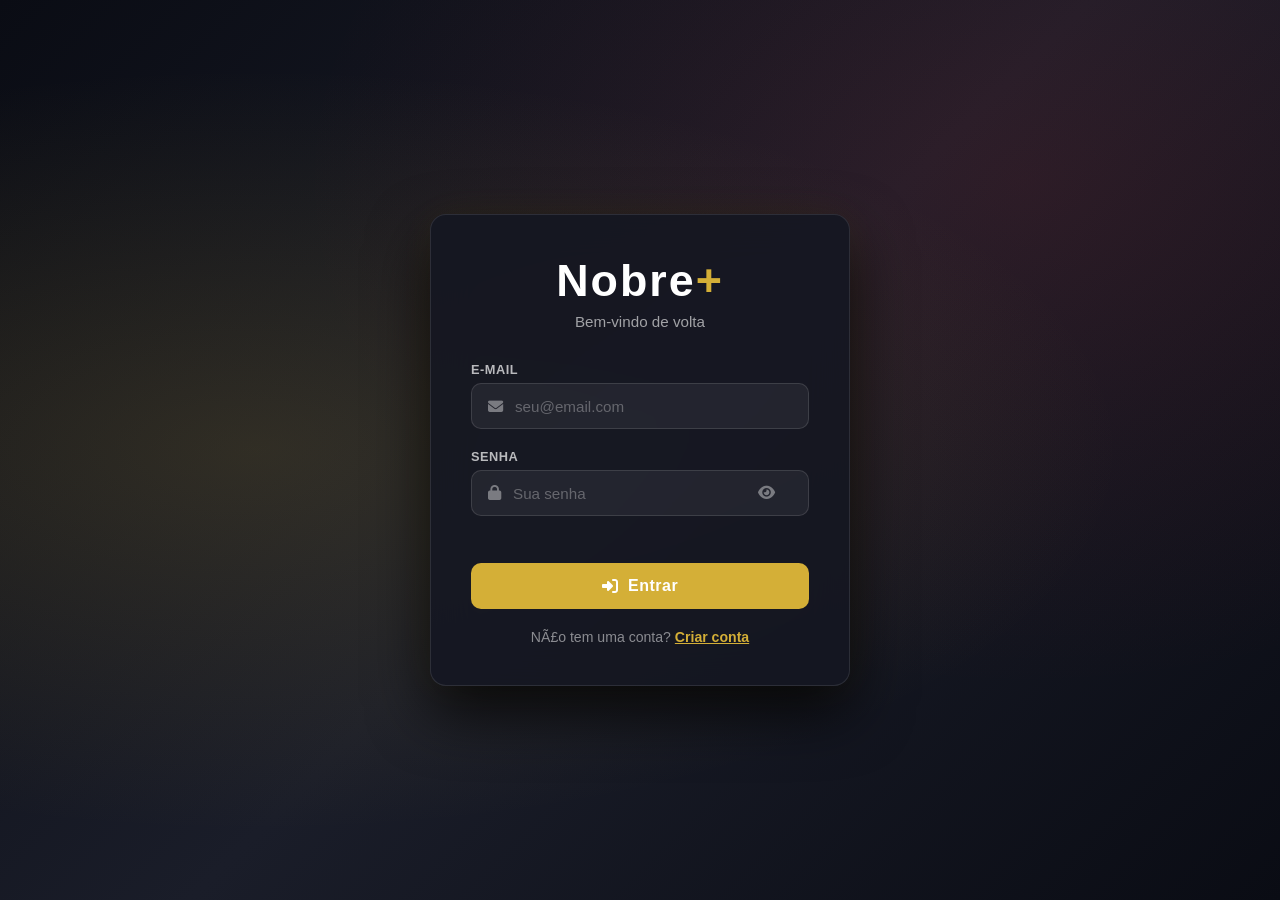
==== index.html @ cc40e04d "Add files via upload" ====
﻿<!DOCTYPE html>
<html lang="pt-BR">
<head>
    <meta charset="UTF-8">
    <meta name="viewport" content="width=device-width, initial-scale=1.0">
    <title>Nobre+ | Home</title>
    <link rel="stylesheet" href="https://cdnjs.cloudflare.com/ajax/libs/font-awesome/6.4.0/css/all.min.css">
    <link rel="stylesheet" href="style.css?v=2">
</head>
<body>

    <!-- NAVEGAÃ‡ÃƒO SUPERIOR -->
    <nav class="navbar">
        <div class="nav-left">
            <div class="user-profile" id="navUserProfile">
                <img src="" alt="Perfil" class="profile-avatar" id="navAvatar">
                <span class="user-name" id="navUsername"></span>
            </div>
        </div>
        <ul class="nav-links">
            <li><a href="#" class="active"><i class="fa-solid fa-house"></i> InÃ­cio</a></li>
            <li><a href="#"><i class="fa-solid fa-bolt"></i> Ao Vivo</a></li>
            <li><a href="#"><i class="fa-solid fa-square-plus"></i> Minha Lista</a></li>
            <li><a href="#"><i class="fa-solid fa-film"></i> Filmes</a></li>
            <li><a href="#"><i class="fa-solid fa-tv"></i> SÃ©ries</a></li>
            <li><a href="#"><i class="fa-solid fa-star"></i> Originais</a></li>
        </ul>
        <div class="nav-right">
            <button class="nav-search-btn" id="openSearchBtn" aria-label="Pesquisar"><i class="fa-solid fa-magnifying-glass"></i></button>
            <button class="nav-logout-btn" id="navLogoutBtn" title="Sair da conta"><i class="fa-solid fa-right-from-bracket"></i></button>
            <button class="nav-hamburger" id="navHamburger" aria-label="Abrir menu"><i class="fa-solid fa-bars"></i></button>
        </div>
    </nav>

    <!-- MENU MOBILE (HAMBÃšRGUER) -->
    <div class="mobile-menu" id="mobileMenu">
        <a href="#" class="active"><i class="fa-solid fa-house"></i> InÃ­cio</a>
        <a href="#"><i class="fa-solid fa-bolt"></i> Ao Vivo</a>
        <a href="#" id="mobileLista"><i class="fa-solid fa-square-plus"></i> Minha Lista</a>
        <a href="#"><i class="fa-solid fa-film"></i> Filmes</a>
        <a href="#"><i class="fa-solid fa-tv"></i> SÃ©ries</a>
        <a href="#"><i class="fa-solid fa-star"></i> Originais</a>
    </div>
    <div class="menu-backdrop" id="menuBackdrop"></div>

    <!-- MODAL DE BUSCA -->
    <div class="search-overlay" id="searchOverlay">
        <div class="search-container">
            <div class="search-header">
                <h2>Pesquisar Filmes</h2>
                <button class="search-close-btn" id="searchCloseBtn" aria-label="Fechar busca"><i class="fa-solid fa-xmark"></i></button>
            </div>

            <div class="search-input-wrap">
                <i class="fa-solid fa-magnifying-glass search-icon"></i>
                <input type="text" id="searchInput" class="search-input" placeholder="Buscar por tÃ­tulo, gÃªnero, diretor, elenco..." autocomplete="off" autofocus>
                <button class="search-clear-btn" id="searchClearBtn" title="Limpar"><i class="fa-solid fa-xmark"></i></button>
            </div>

            <!-- HISTÃ“RICO DE BUSCA -->
            <div class="search-history" id="searchHistory">
                <div class="search-history-header">
                    <span>Buscas recentes</span>
                    <button class="search-history-clear" id="clearHistoryBtn">Limpar tudo</button>
                </div>
                <div class="search-history-tags" id="searchHistoryTags"></div>
            </div>

            <!-- RESULTADOS DA BUSCA -->
            <div class="search-results" id="searchResults"></div>
            <div class="search-empty" id="searchEmpty">
                <i class="fa-solid fa-film"></i>
                <p>Nenhum filme encontrado</p>
            </div>
        </div>
    </div>

    <!-- TAB BAR (Pill / CÃ¡psula) -->
    <div class="tab-bar">
        <button class="tab-btn active" data-tab="paravoce">Para VocÃª</button>
        <button class="tab-btn" data-tab="disneyplus" title="Disney+">
            <svg class="tab-logo tab-logo-disney" viewBox="0 0 110 40" fill="currentColor">
                <path d="M26.2 19.3c-.4-.1-.8-.1-1.2-.1-3.6 0-5.8 2.3-5.8 5.7 0 3.7 2.6 5.8 6.3 5.8 3.5 0 5.9-2.1 5.9-5.6 0-3.6-2.3-5.7-5.2-5.8zm-1.1 9.4c-2.3 0-3.8-1.5-3.8-3.8 0-2.2 1.4-3.7 3.7-3.7.3 0 .6 0 .9.1.1.4.1.8.1 1.2 0 3.8-1 6.2-.9 6.2zm19.8-12.8h-2.5v14.5h2.5V15.9zm13.4 8.7c-2.5 0-4.3 1.3-4.3 3.4 0 2 1.5 3 3.8 3 2.5 0 4.1-1.2 4.1-3.3 0-2-1.7-3.1-3.6-3.1zm-4.3-1.6c1.1-1.1 2.8-1.7 4.6-1.7 3.9 0 6.3 2.4 6.3 6.1 0 3.8-2.6 6.3-6.8 6.3-3.9 0-6.4-2.4-6.4-6.1 0-1.8.8-3.5 2.3-4.6zm19.4 1.9c0-1.4-.9-2.2-2.4-2.2-1.8 0-3.2 1.1-3.2 2.6 0 1.5 1.2 2.3 3.1 2.8 3.2.8 5 2 5 4.7 0 3.2-2.7 5.1-6.1 5.1-3.4 0-5.9-1.7-5.9-4.5h2.6c0 1.6 1.3 2.5 3.3 2.5 2 0 3.4-1 3.4-2.7 0-1.5-1.1-2.2-3.1-2.8-3-.8-4.9-1.9-4.9-4.6 0-2.8 2.4-4.8 5.7-4.8 3.1 0 5.2 1.7 5.4 4.1h-2.9v-.2zm16.5-9.1v6.9h-4.3v2.3h4.3v8.5c0 2.6 1.3 3.9 3.8 3.9.9 0 1.8-.2 2.3-.5v-2.3c-.4.2-.9.3-1.4.3-1.3 0-1.9-.7-1.9-2v-7.9h3.7v-2.3h-3.7v-6.9h-2.8zm11 11.2h3.5v-3.8h2.6v3.8h3.5v2.5h-3.5v3.8h-2.6v-3.8h-3.5v-2.5zM11.6 12.8C6 13.5 1.5 18 1.5 23.6c0 6.3 5.3 11.4 11.8 11.4 5.3 0 9.8-3.5 11.2-8.3-2.1.8-4.5 1.3-7 1.3-6.2 0-10.7-3.9-10.7-9.5 0-3 1.4-5.7 3.7-7.4-1.5-.7-3.3-1-5.1-.9.4.5.8 1.1 1.2 1.7.3.3.4.7.2 1z"/>
            </svg>
        </button>
        <button class="tab-btn" data-tab="pokemon" title="PokÃ©mon">
            <span style="font-family:'Impact',sans-serif;font-weight:900;letter-spacing:1px;font-size:0.95rem;">POKÃ‰MON</span>
        </button>
    </div>

    <main>
        <!-- ========== ABA: PARA VOCÃŠ ========== -->
        <div class="tab-content active" id="tab-paravoce">
            <section class="carousel-section">
                <div class="carousel-container" id="carouselContainer"></div>
                <div class="carousel-dots" id="carouselDots"></div>
            </section>

            <section class="brand-hubs">
                <div class="brand-card" data-brand="disney"><img class="brand-logo brand-logo-invert" src="https://thumb.wikimedia.org/wikipedia/commons/thumb/5/55/Walt_Disney_wordmark.svg/1280px-Walt_Disney_wordmark.svg.png" alt="Disney"></div>
                <div class="brand-card" data-brand="pixar"><img class="brand-logo brand-logo-invert" src="https://thumb.wikimedia.org/wikipedia/commons/thumb/4/40/Pixar_logo.svg/1280px-Pixar_logo.svg.png" alt="Pixar"></div>
                <div class="brand-card" data-brand="marvel"><img class="brand-logo" src="https://upload.wikimedia.org/wikipedia/commons/thumb/b/b9/Marvel_Logo.svg/1280px-Marvel_Logo.svg.png" alt="Marvel"></div>
                <div class="brand-card" data-brand="starwars"><img class="brand-logo" src="https://thumb.wikimedia.org/wikipedia/commons/thumb/6/6c/Star_Wars_Logo.svg/1280px-Star_Wars_Logo.svg.png" alt="Star Wars"></div>
                <div class="brand-card" data-brand="pokemon"><img class="brand-logo" src="https://upload.wikimedia.org/wikipedia/commons/9/98/International_Pok%C3%A9mon_logo.svg" alt="PokÃ©mon"></div>
                <div class="brand-card" data-brand="star"><h3 class="star">STAR</h3></div>
            </section>

            <div id="dynamicSections"></div>
        </div>

        <!-- ========== ABA: DISNEY+ ========== -->
        <div class="tab-content" id="tab-disneyplus">
            <section class="carousel-section">
                <div class="carousel-container" id="disneyCarouselContainer"></div>
                <div class="carousel-dots" id="disneyCarouselDots"></div>
            </section>

            <section class="brand-hubs brand-hubs-disney">
                <div class="brand-card" data-brand="disney"><img class="brand-logo brand-logo-invert" src="https://thumb.wikimedia.org/wikipedia/commons/thumb/5/55/Walt_Disney_wordmark.svg/1280px-Walt_Disney_wordmark.svg.png" alt="Disney"></div>
                <div class="brand-card" data-brand="pixar"><img class="brand-logo brand-logo-invert" src="https://thumb.wikimedia.org/wikipedia/commons/thumb/4/40/Pixar_logo.svg/1280px-Pixar_logo.svg.png" alt="Pixar"></div>
                <div class="brand-card" data-brand="marvel"><img class="brand-logo" src="https://upload.wikimedia.org/wikipedia/commons/thumb/b/b9/Marvel_Logo.svg/1280px-Marvel_Logo.svg.png" alt="Marvel"></div>
                <div class="brand-card" data-brand="starwars"><img class="brand-logo" src="https://thumb.wikimedia.org/wikipedia/commons/thumb/6/6c/Star_Wars_Logo.svg/1280px-Star_Wars_Logo.svg.png" alt="Star Wars"></div>
                <div class="brand-card" data-brand="natgeo"><img class="brand-logo" src="https://upload.wikimedia.org/wikipedia/commons/thumb/f/fc/National_Geographic_logo.svg/1280px-National_Geographic_logo.svg.png" alt="National Geographic" class="brand-logo-natgeo"></div>
            </section>

            <div id="disneyDynamicSections"></div>
        </div>

        <!-- ========== ABA: POKÃ‰MON ========== -->
        <div class="tab-content" id="tab-pokemon">
            <section class="pokemon-tab-hero">
                <div class="pokemon-tab-hero-bg">
                    <span class="poke-ball"></span>
                    <span class="poke-ball small"></span>
                </div>
                <div class="pokemon-tab-hero-content">
                    <h1 class="pokemon-title">POKÃ‰MON</h1>
                    <p class="pokemon-subtitle">Gotta catch 'em all! Todos os filmes, sÃ³ no Nobre+</p>
                </div>
            </section>

            <section class="pokemon-grid-section">
                <h2>Todos os Filmes PokÃ©mon</h2>
                <div class="pokemon-movies-grid" id="pokemonTabGrid"></div>
            </section>
        </div>
    </main>

    <script src="movies-data.js"></script>
    <script src="database.js"></script>
    <script src="script.js"></script>
</body>
</html>
---- style.css ----
﻿/* ==========================================
   RESET GLOBAL E VARIÃVEIS
   ========================================== */
:root {
    --bg-dark: #0b0b0d;
    --bg-card: #121214;
    --bg-elevated: #1a1a1d;
    --text-light: #f9f9f9;
    --text-muted: rgba(255, 255, 255, 0.7);
    --gold: #d4af37;
    --gold-bright: #f0d060;
    --gold-dark: #a8842a;
    --gold-glow: rgba(212, 175, 55, 0.45);
    --accent: #d4af37;
    --accent-contrast: #0b0b0d;
    --radius: 10px;
}

* {
    margin: 0;
    padding: 0;
    box-sizing: border-box;
    font-family: -apple-system, BlinkMacSystemFont, 'Segoe UI', Roboto, Helvetica, Arial, sans-serif;
}

body {
    background-color: var(--bg-dark);
    color: var(--text-light);
    overflow-x: hidden;
}

/* NAVEGAÃ‡ÃƒO */
.navbar {
    display: flex;
    justify-content: space-between;
    align-items: center;
    padding: 0 3.5rem;
    height: 72px;
    background: linear-gradient(to bottom, rgba(15, 17, 24, 0.95) 0%, rgba(15, 17, 24, 0) 100%);
    position: fixed;
    top: 0;
    width: 100%;
    z-index: 1000;
    backdrop-filter: blur(8px);
    -webkit-backdrop-filter: blur(8px);
}

.nav-left {
    display: flex;
    align-items: center;
    gap: 1.5rem;
}

.user-profile {
    display: flex;
    align-items: center;
    gap: 0.75rem;
    cursor: pointer;
}

.profile-avatar {
    width: 34px;
    height: 34px;
    border-radius: 50%;
    border: 2px solid var(--gold);
    object-fit: cover;
    box-shadow: 0 0 8px var(--gold-glow);
}

.user-name {
    font-size: 0.88rem;
    font-weight: 700;
    color: var(--gold-bright);
    letter-spacing: 0.3px;
}

.nav-links {
    display: flex;
    list-style: none;
    gap: 2rem;
    align-items: center;
}

.nav-links a {
    color: #f9f9f9;
    text-decoration: none;
    font-size: 0.82rem;
    font-weight: 600;
    letter-spacing: 0.8px;
    display: flex;
    align-items: center;
    gap: 0.5rem;
    padding: 0.4rem 0;
    position: relative;
    opacity: 0.75;
    transition: all 0.2s ease;
}

.nav-links a i {
    font-size: 0.9rem;
}

.nav-links a:hover,
.nav-links a.active {
    opacity: 1;
    color: #ffffff;
}

.nav-right {
    display: flex;
    align-items: center;
    gap: 0.25rem;
}

.nav-hamburger {
    display: none;
    background: transparent;
    border: none;
    color: var(--gold-bright);
    font-size: 1.4rem;
    cursor: pointer;
    padding: 0.5rem;
    opacity: 0.9;
    transition: opacity 0.2s ease;
}

.nav-hamburger:hover {
    opacity: 1;
}

/* MENU MOBILE (HAMBÃšRGUER) */
.mobile-menu {
    position: fixed;
    top: 0;
    right: -280px;
    width: 260px;
    height: 100%;
    background: var(--bg-card);
    border-left: 1px solid rgba(212, 175, 55, 0.2);
    z-index: 2000;
    padding: 5rem 1.5rem 2rem;
    display: flex;
    flex-direction: column;
    gap: 0.25rem;
    transition: right 0.3s cubic-bezier(0.25, 1, 0.5, 1);
    box-shadow: -10px 0 40px rgba(0, 0, 0, 0.7);
}

.mobile-menu.open {
    right: 0;
}

.mobile-menu a {
    color: rgba(255, 255, 255, 0.75);
    text-decoration: none;
    font-size: 1rem;
    font-weight: 600;
    padding: 0.9rem 1rem;
    border-radius: 10px;
    display: flex;
    align-items: center;
    gap: 0.8rem;
    transition: all 0.2s ease;
}

.mobile-menu a i {
    width: 22px;
    text-align: center;
    color: var(--gold);
}

.mobile-menu a:hover,
.mobile-menu a.active {
    background: rgba(212, 175, 55, 0.12);
    color: var(--gold-bright);
}

.menu-backdrop {
    position: fixed;
    top: 0;
    left: 0;
    width: 100%;
    height: 100%;
    background: rgba(0, 0, 0, 0.6);
    backdrop-filter: blur(3px);
    -webkit-backdrop-filter: blur(3px);
    z-index: 1500;
    opacity: 0;
    pointer-events: none;
    transition: opacity 0.3s ease;
}

.menu-backdrop.open {
    opacity: 1;
    pointer-events: auto;
}

.nav-search-btn {
    background: transparent;
    border: none;
    color: #f9f9f9;
    font-size: 1.1rem;
    cursor: pointer;
    opacity: 0.8;
    transition: opacity 0.2s ease;
    padding: 0.5rem;
}

.nav-search-btn:hover {
    opacity: 1;
}

/* TAB BAR (CÃPSULA PILL) */
.tab-bar {
    display: flex;
    justify-content: center;
    align-items: center;
    gap: 4px;
    position: fixed;
    top: 76px;
    left: 50%;
    transform: translateX(-50%);
    z-index: 999;
    background: rgba(22, 25, 34, 0.85);
    backdrop-filter: blur(20px);
    -webkit-backdrop-filter: blur(20px);
    border: 1px solid rgba(255, 255, 255, 0.12);
    border-radius: 50px;
    padding: 3px 5px;
    box-shadow: 0 10px 30px rgba(0, 0, 0, 0.6);
}

.tab-btn {
    background: transparent;
    border: none;
    color: rgba(255, 255, 255, 0.7);
    font-size: 0.84rem;
    font-weight: 700;
    letter-spacing: 0.5px;
    padding: 0.45rem 1.4rem;
    cursor: pointer;
    border-radius: 50px;
    transition: all 0.25s cubic-bezier(0.25, 1, 0.5, 1);
    display: flex;
    align-items: center;
    justify-content: center;
    gap: 0.5rem;
    white-space: nowrap;
    position: relative;
    height: 32px;
}

.tab-btn:hover {
    color: #ffffff;
    background: rgba(255, 255, 255, 0.1);
}

.tab-btn.active {
    color: var(--accent-contrast);
    background: linear-gradient(135deg, var(--gold-bright), var(--gold));
    box-shadow: 0 4px 18px var(--gold-glow);
}

.tab-logo {
    height: 18px;
    width: auto;
    transition: all 0.25s ease;
}

.tab-logo-disney {
    height: 22px;
    fill: currentColor;
    display: block;
}

.tab-btn:hover .tab-logo {
    opacity: 1;
}

.tab-btn.active .tab-logo {
    opacity: 1;
}

/* TAB CONTENT */
.tab-content {
    display: none;
    animation: tabContentFadeIn 0.35s ease;
}

.tab-content.active {
    display: block;
}

@keyframes tabContentFadeIn {
    from { opacity: 0; transform: translateY(6px); }
    to { opacity: 1; transform: translateY(0); }
}

main {
    margin-top: 0;
    padding-top: 110px;
    padding-bottom: 60px;
}

/* CARROSSEL HERO DESTAQUE */
.carousel-section {
    position: relative;
    width: 100%;
    padding: 0 3.5rem;
    margin-bottom: 2.5rem;
}

.carousel-container {
    position: relative;
    width: 100%;
    height: 65vh;
    min-height: 440px;
    max-height: 620px;
    border-radius: 12px;
    overflow: hidden;
    box-shadow: 0 20px 50px rgba(0, 0, 0, 0.7);
    border: 1px solid rgba(255, 255, 255, 0.1);
}

.carousel-slide {
    position: absolute;
    top: 0;
    left: 0;
    width: 100%;
    height: 100%;
    opacity: 0;
    transition: opacity 0.6s cubic-bezier(0.25, 1, 0.5, 1);
    pointer-events: none;
}

.carousel-slide.active {
    opacity: 1;
    pointer-events: auto;
    z-index: 2;
}

.carousel-slide img.slide-bg {
    width: 100%;
    height: 100%;
    object-fit: cover;
    object-position: center;
}

.carousel-slide::after {
    content: '';
    position: absolute;
    top: 0;
    left: 0;
    width: 100%;
    height: 100%;
    background: linear-gradient(to right, rgba(15, 17, 24, 0.92) 0%, rgba(15, 17, 24, 0.7) 35%, rgba(15, 17, 24, 0) 70%),
                linear-gradient(to top, rgba(15, 17, 24, 0.95) 0%, rgba(15, 17, 24, 0) 40%);
    pointer-events: none;
}

/* OVERLAY CONTEÃšDO DO HERO SLIDE */
.slide-content {
    position: absolute;
    bottom: 3.5rem;
    left: 3.5rem;
    z-index: 3;
    max-width: 580px;
    display: flex;
    flex-direction: column;
    align-items: flex-start;
    gap: 0.8rem;
}

.hero-badge {
    background: linear-gradient(135deg, var(--gold-bright), var(--gold));
    color: var(--accent-contrast);
    font-size: 0.75rem;
    font-weight: 800;
    text-transform: uppercase;
    padding: 0.3rem 0.8rem;
    border-radius: 4px;
    letter-spacing: 0.5px;
    box-shadow: 0 2px 12px var(--gold-glow);
}

.hero-brand-logo {
    height: 32px;
    width: auto;
    object-fit: contain;
    filter: drop-shadow(0 2px 8px rgba(0,0,0,0.8));
}

.hero-brand-text {
    font-size: 0.95rem;
    font-weight: 700;
    color: rgba(255, 255, 255, 0.85);
    letter-spacing: 1px;
    text-transform: uppercase;
}

.movie-title {
    font-size: 2.8rem;
    font-weight: 900;
    line-height: 1.1;
    letter-spacing: 1.5px;
    text-shadow: 0 4px 15px rgba(0, 0, 0, 0.9);
}

.hero-subtitle {
    font-size: 1.25rem;
    font-weight: 700;
    color: #e0e4ec;
    text-shadow: 0 2px 8px rgba(0, 0, 0, 0.8);
}

.hero-meta {
    display: flex;
    align-items: center;
    gap: 0.6rem;
    font-size: 0.85rem;
    color: #a0a6b5;
    font-weight: 500;
}

.hero-age {
    padding: 0.15rem 0.4rem;
    border-radius: 3px;
    font-weight: 700;
    font-size: 0.75rem;
    color: #fff;
}

.hero-age.l { background: #00b050; }
.hero-age.r10 { background: #0080ff; }
.hero-age.r12 { background: #ffaa00; }
.hero-age.r14 { background: #ff6600; }
.hero-age.r16 { background: #ff0000; }
.hero-age.r18 { background: #000000; border: 1px solid #fff; }

.hero-desc {
    font-size: 0.95rem;
    line-height: 1.5;
    color: rgba(255, 255, 255, 0.85);
    text-shadow: 0 2px 6px rgba(0,0,0,0.8);
    display: -webkit-box;
    -webkit-line-clamp: 3;
    -webkit-box-orient: vertical;
    overflow: hidden;
}

.hero-btn-details {
    margin-top: 0.5rem;
    background: linear-gradient(135deg, var(--gold-bright), var(--gold));
    color: var(--accent-contrast);
    border: none;
    font-size: 0.85rem;
    font-weight: 800;
    letter-spacing: 1px;
    padding: 0.75rem 2rem;
    border-radius: 30px;
    cursor: pointer;
    transition: all 0.25s ease;
    box-shadow: 0 4px 18px var(--gold-glow);
}

.hero-btn-details:hover {
    transform: scale(1.05);
    background: linear-gradient(135deg, var(--gold-bright), var(--gold-dark));
}

/* BOTÃ•ES DE NAVEGAÃ‡ÃƒO DO CARROSSEL (< e >) */
.carousel-nav-arrow {
    position: absolute;
    top: 50%;
    transform: translateY(-50%);
    width: 44px;
    height: 44px;
    border-radius: 50%;
    background: rgba(15, 17, 24, 0.5);
    border: 1px solid rgba(255, 255, 255, 0.15);
    color: #ffffff;
    font-size: 1.1rem;
    display: flex;
    align-items: center;
    justify-content: center;
    cursor: pointer;
    z-index: 10;
    transition: all 0.25s ease;
    backdrop-filter: blur(8px);
}

.carousel-nav-arrow:hover {
    background: rgba(255, 255, 255, 0.2);
    transform: translateY(-50%) scale(1.1);
}

.carousel-nav-arrow.prev { left: 1.5rem; }
.carousel-nav-arrow.next { right: 1.5rem; }

/* DOTS INDICADORES DO CARROSSEL */
.carousel-dots {
    display: flex;
    justify-content: center;
    align-items: center;
    gap: 8px;
    margin-top: 1rem;
}

.dot {
    width: 7px;
    height: 7px;
    background-color: rgba(255, 255, 255, 0.3);
    border-radius: 50%;
    cursor: pointer;
    transition: all 0.3s ease;
}

.dot.active {
    background-color: #ffffff;
    width: 22px;
    border-radius: 10px;
}

/* GRID DE MARCAS (BRAND HUBS) */
.brand-hubs {
    display: grid;
    grid-template-columns: repeat(6, 1fr);
    gap: 1.5rem;
    padding: 0 3.5rem 2.5rem 3.5rem;
}

.brand-hubs-disney {
    grid-template-columns: repeat(5, 1fr);
}

.brand-card {
    background: linear-gradient(180deg, #252936 0%, #171a24 100%);
    border: 1px solid rgba(255, 255, 255, 0.1);
    border-radius: 10px;
    height: 110px;
    display: flex;
    justify-content: center;
    align-items: center;
    cursor: pointer;
    box-shadow: 0 10px 25px rgba(0, 0, 0, 0.5);
    transition: all 0.3s cubic-bezier(0.25, 1, 0.5, 1);
    position: relative;
    overflow: hidden;
}

.brand-card:hover {
    transform: scale(1.05);
    border-color: rgba(255, 255, 255, 0.5);
    box-shadow: 0 15px 35px rgba(0, 0, 0, 0.8), 0 0 20px rgba(255, 255, 255, 0.15);
}

.brand-card .brand-logo {
    max-width: 80%;
    max-height: 65%;
    object-fit: contain;
    z-index: 2;
    transition: transform 0.3s ease;
}

.brand-card:hover .brand-logo {
    transform: scale(1.08);
}

.brand-card .brand-logo-invert {
    filter: brightness(0) invert(1);
}

.brand-card .brand-logo-natgeo {
    max-width: 88%;
}

.brand-card .star {
    font-size: 1.6rem;
    font-weight: 900;
    letter-spacing: 3px;
    background: linear-gradient(135deg, var(--gold-bright), var(--gold-dark));
    -webkit-background-clip: text;
    -webkit-text-fill-color: transparent;
    z-index: 2;
}

.brand-card:hover {
    transform: scale(1.05);
    border-color: rgba(249, 249, 249, 0.8);
    box-shadow: 0 25px 35px rgba(0, 0, 0, 0.7);
}
.brand-card:hover::after {
    opacity: 1;
}

/* FILEIRAS DE FILMES */
.movie-row-section {
    padding: 1.5rem 4rem;
    position: relative;
}

.movie-row-section h2 {
    font-size: 1.35rem;
    font-weight: 700;
    margin-bottom: 0.8rem;
    color: #f9f9f9;
    letter-spacing: 0.5px;
}

.movie-row-wrapper {
    position: relative;
    width: 100%;
    display: flex;
    align-items: center;
}

.movie-row {
    display: flex;
    gap: 1.5rem;
    overflow-x: auto;
    overflow-y: visible;
    padding: 1.2rem 0.5rem 2.2rem 0.5rem;
    scroll-behavior: smooth;
    width: 100%;
    user-select: none;
    cursor: grab;
}

.movie-row:active {
    cursor: grabbing;
}

.movie-row::-webkit-scrollbar { display: none; }
.movie-row { scrollbar-width: none; -ms-overflow-style: none; }

/* BOTÃ•ES DE SCROLL LATERAL (CHEVRONS) */
.row-nav-btn {
    position: absolute;
    top: calc(50% - 0.5rem);
    transform: translateY(-50%);
    width: 46px;
    height: 90px;
    background: rgba(15, 17, 24, 0.8);
    backdrop-filter: blur(10px);
    border: 1px solid rgba(255, 255, 255, 0.15);
    border-radius: 8px;
    color: #ffffff;
    font-size: 1.4rem;
    display: flex;
    align-items: center;
    justify-content: center;
    cursor: pointer;
    z-index: 25;
    opacity: 0;
    transition: all 0.3s cubic-bezier(0.25, 1, 0.5, 1);
    box-shadow: 0 8px 20px rgba(0, 0, 0, 0.6);
}

.movie-row-wrapper:hover .row-nav-btn {
    opacity: 0.85;
}

.row-nav-btn:hover {
    opacity: 1 !important;
    background: rgba(212, 175, 55, 0.85);
    border-color: rgba(255, 255, 255, 0.5);
    transform: translateY(-50%) scale(1.08);
    box-shadow: 0 10px 25px rgba(212, 175, 55, 0.5);
}

.prev-btn {
    left: -24px;
}

.next-btn {
    right: -24px;
}

/* CARD DE FILME INDIVIDUAL */
.movie-card {
    position: relative;
    width: 380px;
    height: 214px;
    flex-shrink: 0;
    border-radius: 10px;
    overflow: hidden;
    cursor: pointer;
    background-color: #151722;
    border: 3px solid transparent;
    box-shadow: 0 10px 20px rgba(0, 0, 0, 0.5);
    transition: transform 0.35s cubic-bezier(0.25, 1, 0.5, 1), 
                box-shadow 0.35s cubic-bezier(0.25, 1, 0.5, 1), 
                border-color 0.35s ease;
}

.movie-card:hover {
    transform: scale(1.08) translateY(-6px);
    border-color: rgba(249, 249, 249, 0.85);
    box-shadow: 0 20px 40px rgba(0, 0, 0, 0.8), 0 0 25px rgba(212, 175, 55, 0.35);
    z-index: 10;
}

.card-thumb {
    width: 100%;
    height: 100%;
    object-fit: cover;
    display: block;
    transition: opacity 0.4s ease;
}

/* CONTAINER DE VÃDEO / TRAILER */
.video-container {
    position: absolute;
    top: 0;
    left: 0;
    width: 100%;
    height: 100%;
    z-index: 2;
    opacity: 0;
    pointer-events: none;
    transition: opacity 0.4s ease;
    overflow: hidden;
    background: #000;
}

.video-container.active {
    opacity: 1;
}

.video-container iframe {
    width: 100%;
    height: 100%;
    border: none;
    transform: scale(1.4); /* Esconde os botÃµes e barras do player do YouTube */
    pointer-events: none;
}

/* INFORMAÃ‡Ã•ES E BADGES */
.card-overlay {
    position: absolute;
    bottom: 0;
    left: 0;
    width: 100%;
    padding: 2rem 1.2rem 1rem;
    background: linear-gradient(to top, rgba(15, 17, 24, 0.95) 0%, rgba(15, 17, 24, 0.7) 50%, transparent 100%);
    z-index: 3;
    transition: opacity 0.3s ease, transform 0.3s ease;
}

.card-info h4 {
    font-size: 1.1rem;
    font-weight: 700;
    margin-bottom: 0.4rem;
    color: #ffffff;
    text-shadow: 0 2px 4px rgba(0,0,0,0.8);
    white-space: nowrap;
    overflow: hidden;
    text-overflow: ellipsis;
}

.card-meta {
    display: flex;
    align-items: center;
    gap: 0.6rem;
    font-size: 0.78rem;
    font-weight: 600;
}

.badge-age {
    display: inline-flex;
    align-items: center;
    justify-content: center;
    width: 22px;
    height: 22px;
    border-radius: 4px;
    font-size: 0.7rem;
    font-weight: 800;
    color: #fff;
}

.badge-age.l { background-color: #00a859; }
.badge-age.r12 { background-color: #f7a600; }
.badge-age.r14 { background-color: #e65100; }
.badge-age.r16 { background-color: #c62828; }
.badge-age.r18 { background-color: #000000; border: 1px solid #555; }

.badge-res {
    background-color: rgba(255, 255, 255, 0.15);
    padding: 2px 6px;
    border-radius: 3px;
    font-size: 0.7rem;
    color: #f0f0f0;
    border: 1px solid rgba(255, 255, 255, 0.2);
}

.card-genre {
    color: rgba(255, 255, 255, 0.7);
    font-size: 0.75rem;
    white-space: nowrap;
    overflow: hidden;
    text-overflow: ellipsis;
}

/* FILEIRA DE POSTERS (Estilo Disney+) */
.poster-row-section {
    padding: 1.5rem 4rem;
    position: relative;
}

.poster-row-section h2 {
    font-size: 1.35rem;
    font-weight: 700;
    margin-bottom: 0.8rem;
    color: #f9f9f9;
    letter-spacing: 0.5px;
}

.poster-row-wrapper {
    position: relative;
    width: 100%;
    display: flex;
    align-items: center;
}

.poster-row {
    display: flex;
    gap: 1rem;
    overflow-x: auto;
    overflow-y: visible;
    padding: 0.8rem 0.5rem 1.5rem 0.5rem;
    scroll-behavior: smooth;
    width: 100%;
    user-select: none;
    cursor: grab;
}

.poster-row:active {
    cursor: grabbing;
}

.poster-row::-webkit-scrollbar { display: none; }
.poster-row { scrollbar-width: none; -ms-overflow-style: none; }

.poster-row-wrapper .row-nav-btn {
    height: 120px;
}

.poster-card {
    position: relative;
    width: 200px;
    height: 300px;
    flex-shrink: 0;
    border-radius: 10px;
    overflow: hidden;
    cursor: pointer;
    background-color: #151722;
    border: 2px solid rgba(255, 255, 255, 0.08);
    box-shadow: 0 8px 20px rgba(0, 0, 0, 0.6);
    transition: transform 0.35s cubic-bezier(0.25, 1, 0.5, 1), 
                box-shadow 0.35s cubic-bezier(0.25, 1, 0.5, 1), 
                border-color 0.35s ease;
}

.poster-card:hover {
    transform: scale(1.06) translateY(-4px);
    border-color: rgba(255, 255, 255, 0.85);
    box-shadow: 0 20px 40px rgba(0, 0, 0, 0.8), 0 0 25px rgba(255, 255, 255, 0.15);
    z-index: 10;
}

.poster-card img.poster-img {
    width: 100%;
    height: 100%;
    object-fit: cover;
    display: block;
}

.poster-overlay {
    position: absolute;
    bottom: 0;
    left: 0;
    width: 100%;
    padding: 2.5rem 0.9rem 0.8rem 0.9rem;
    background: linear-gradient(to top, rgba(15, 17, 24, 0.95) 0%, rgba(15, 17, 24, 0.7) 60%, transparent 100%);
    display: flex;
    flex-direction: column;
    gap: 0.35rem;
    z-index: 3;
}

.poster-title {
    font-size: 0.95rem;
    font-weight: 700;
    color: #ffffff;
    white-space: nowrap;
    overflow: hidden;
    text-overflow: ellipsis;
    text-shadow: 0 2px 5px rgba(0,0,0,0.8);
}

.poster-meta {
    display: flex;
    align-items: center;
    gap: 0.5rem;
    font-size: 0.75rem;
    color: #a0a6b5;
    font-weight: 500;
}

.poster-subtext {
    white-space: nowrap;
    overflow: hidden;
    text-overflow: ellipsis;
}

/* ==========================================
   BOTÃƒO DE LOGOUT NA NAVBAR
   ========================================== */
.nav-logout-btn {
    background: transparent;
    border: none;
    color: #f9f9f9;
    font-size: 1.05rem;
    cursor: pointer;
    opacity: 0.7;
    transition: all 0.25s ease;
    padding: 0.5rem;
    margin-left: 0.5rem;
    border-radius: 8px;
}

.nav-logout-btn:hover {
    opacity: 1;
    color: #ff4444;
    background: rgba(255, 68, 68, 0.12);
}

/* ==========================================
   PÃGINA DE LOGIN / CADASTRO
   ========================================== */
.login-body {
    background: var(--bg-dark);
    min-height: 100vh;
    display: flex;
    align-items: center;
    justify-content: center;
    overflow: hidden;
}

.login-wrapper {
    position: relative;
    width: 100%;
    min-height: 100vh;
    display: flex;
    align-items: center;
    justify-content: center;
    padding: 2rem;
}

.login-backdrop {
    position: fixed;
    top: 0;
    left: 0;
    width: 100%;
    height: 100%;
    background:
        radial-gradient(ellipse at 20% 50%, rgba(212, 175, 55, 0.15) 0%, transparent 60%),
        radial-gradient(ellipse at 80% 20%, rgba(230, 36, 41, 0.1) 0%, transparent 50%),
        linear-gradient(135deg, #0a0c14 0%, #1a1d29 50%, #0a0c14 100%);
    z-index: 0;
    pointer-events: none;
}

.login-card {
    position: relative;
    z-index: 1;
    width: 100%;
    max-width: 420px;
    background: rgba(21, 23, 34, 0.9);
    backdrop-filter: blur(20px);
    -webkit-backdrop-filter: blur(20px);
    border: 1px solid rgba(255, 255, 255, 0.1);
    border-radius: 16px;
    padding: 2.5rem;
    box-shadow: 0 25px 60px rgba(0, 0, 0, 0.8), 0 0 40px rgba(212, 175, 55, 0.08);
}

.login-header {
    text-align: center;
    margin-bottom: 2rem;
}

.login-logo {
    font-size: 2.8rem;
    font-weight: 900;
    color: #ffffff;
    letter-spacing: 2px;
}

.login-plus {
    color: #d4af37;
}

.login-subtitle {
    font-size: 0.95rem;
    color: rgba(255, 255, 255, 0.6);
    margin-top: 0.4rem;
    font-weight: 500;
}

.login-form {
    display: none;
}

.login-form.active {
    display: block;
    animation: tabFadeIn 0.3s ease;
}

.login-form-group {
    margin-bottom: 1.2rem;
}

.login-form-group label {
    display: block;
    font-size: 0.8rem;
    font-weight: 700;
    color: rgba(255, 255, 255, 0.7);
    margin-bottom: 0.4rem;
    letter-spacing: 0.5px;
    text-transform: uppercase;
}

.login-input-wrap {
    position: relative;
    display: flex;
    align-items: center;
    background: rgba(255, 255, 255, 0.06);
    border: 1px solid rgba(255, 255, 255, 0.12);
    border-radius: 10px;
    padding: 0 1rem;
    transition: all 0.25s ease;
}

.login-input-wrap:focus-within {
    border-color: #d4af37;
    background: rgba(212, 175, 55, 0.06);
    box-shadow: 0 0 0 3px rgba(212, 175, 55, 0.15);
}

.login-input-wrap i {
    color: rgba(255, 255, 255, 0.4);
    font-size: 0.95rem;
    margin-right: 0.75rem;
}

.login-input-wrap input {
    flex: 1;
    background: transparent;
    border: none;
    outline: none;
    color: #f9f9f9;
    font-size: 0.95rem;
    padding: 0.85rem 0;
    font-weight: 500;
}

.login-input-wrap input::placeholder {
    color: rgba(255, 255, 255, 0.3);
}

.toggle-password {
    background: none;
    border: none;
    color: rgba(255, 255, 255, 0.4);
    cursor: pointer;
    padding: 0.3rem;
    font-size: 0.9rem;
    transition: color 0.2s ease;
}

.toggle-password:hover {
    color: rgba(255, 255, 255, 0.8);
}

.login-error {
    color: #ff4444;
    font-size: 0.85rem;
    font-weight: 600;
    min-height: 1.2rem;
    margin-bottom: 0.5rem;
    text-align: center;
}

.login-success {
    color: #00cc66;
    font-size: 0.85rem;
    font-weight: 600;
    min-height: 1.2rem;
    margin-bottom: 0.5rem;
    text-align: center;
}

.login-submit-btn {
    width: 100%;
    padding: 0.9rem;
    background: #d4af37;
    border: none;
    border-radius: 10px;
    color: #fff;
    font-size: 1rem;
    font-weight: 700;
    letter-spacing: 0.5px;
    cursor: pointer;
    display: flex;
    align-items: center;
    justify-content: center;
    gap: 0.6rem;
    transition: all 0.25s ease;
    margin-top: 0.5rem;
}

.login-submit-btn:hover {
    background: #b8942f;
    transform: translateY(-1px);
    box-shadow: 0 6px 20px rgba(212, 175, 55, 0.4);
}

.login-submit-btn.register-btn {
    background: linear-gradient(135deg, #d4af37, #f0d060);
}

.login-submit-btn.register-btn:hover {
    background: linear-gradient(135deg, #b8942f, #d4af37);
}

.login-switch-text {
    text-align: center;
    color: rgba(255, 255, 255, 0.5);
    font-size: 0.88rem;
    margin-top: 1.2rem;
}

.login-switch-btn {
    background: none;
    border: none;
    color: #d4af37;
    font-weight: 700;
    cursor: pointer;
    text-decoration: underline;
    font-size: 0.88rem;
    transition: color 0.2s ease;
}

.login-switch-btn:hover {
    color: #f0d060;
}

@media (max-width: 600px) {
    .login-card {
        padding: 2rem 1.5rem;
        border-radius: 14px;
    }
    .login-wrapper {
        padding: 1rem;
        align-items: flex-start;
        justify-content: center;
        padding-top: 6vh;
    }
    .login-logo {
        font-size: 2.3rem;
    }
}

/* ==========================================
   MODAL DE BUSCA
   ========================================== */
.search-overlay {
    position: fixed;
    top: 0;
    left: 0;
    width: 100%;
    height: 100%;
    background: rgba(10, 12, 20, 0.96);
    backdrop-filter: blur(12px);
    -webkit-backdrop-filter: blur(12px);
    z-index: 4000;
    display: none;
    justify-content: flex-start;
    padding-top: 80px;
    overflow-y: auto;
}

.search-overlay.active {
    display: flex;
    animation: modalFadeIn 0.25s ease;
}

.search-container {
    width: 100%;
    max-width: 860px;
    margin: 0 auto;
    padding: 2rem 2rem 4rem;
}

.search-header {
    display: flex;
    justify-content: space-between;
    align-items: center;
    margin-bottom: 1.5rem;
}

.search-header h2 {
    font-size: 1.6rem;
    font-weight: 800;
    color: #f9f9f9;
    letter-spacing: 0.5px;
}

.search-close-btn {
    background: rgba(255, 255, 255, 0.1);
    border: none;
    color: #f9f9f9;
    width: 40px;
    height: 40px;
    border-radius: 50%;
    font-size: 1.1rem;
    cursor: pointer;
    display: flex;
    align-items: center;
    justify-content: center;
    transition: all 0.2s ease;
}

.search-close-btn:hover {
    background: rgba(255, 255, 255, 0.2);
    transform: scale(1.08);
}

.search-input-wrap {
    position: relative;
    display: flex;
    align-items: center;
    background: rgba(255, 255, 255, 0.08);
    border: 2px solid rgba(255, 255, 255, 0.12);
    border-radius: 14px;
    padding: 0 1.2rem;
    transition: all 0.25s ease;
    margin-bottom: 1.5rem;
}

.search-input-wrap:focus-within {
    border-color: #d4af37;
    background: rgba(212, 175, 55, 0.06);
    box-shadow: 0 0 0 4px rgba(212, 175, 55, 0.12);
}

.search-icon {
    color: rgba(255, 255, 255, 0.4);
    font-size: 1.1rem;
    margin-right: 0.8rem;
}

.search-input {
    flex: 1;
    background: transparent;
    border: none;
    outline: none;
    color: #f9f9f9;
    font-size: 1.1rem;
    padding: 1rem 0;
    font-weight: 500;
}

.search-input::placeholder {
    color: rgba(255, 255, 255, 0.35);
}

.search-clear-btn {
    background: rgba(255, 255, 255, 0.1);
    border: none;
    color: rgba(255, 255, 255, 0.6);
    width: 32px;
    height: 32px;
    border-radius: 50%;
    font-size: 0.8rem;
    cursor: pointer;
    display: flex;
    align-items: center;
    justify-content: center;
    transition: all 0.2s ease;
    opacity: 0;
    pointer-events: none;
}

.search-input-wrap:focus-within .search-clear-btn {
    opacity: 1;
    pointer-events: auto;
}

.search-clear-btn:hover {
    background: rgba(255, 255, 255, 0.2);
}

/* HISTÃ“RICO DE BUSCA */
.search-history {
    margin-bottom: 1.5rem;
}

.search-history-header {
    display: flex;
    justify-content: space-between;
    align-items: center;
    margin-bottom: 0.8rem;
}

.search-history-header span {
    font-size: 0.85rem;
    color: rgba(255, 255, 255, 0.5);
    font-weight: 600;
    text-transform: uppercase;
    letter-spacing: 0.5px;
}

.search-history-clear {
    background: none;
    border: none;
    color: #d4af37;
    font-size: 0.82rem;
    font-weight: 600;
    cursor: pointer;
    transition: color 0.2s ease;
}

.search-history-clear:hover {
    color: #f0d060;
}

.search-history-tags {
    display: flex;
    flex-wrap: wrap;
    gap: 0.5rem;
}

.search-history-tag {
    display: flex;
    align-items: center;
    gap: 0.4rem;
    background: rgba(255, 255, 255, 0.08);
    border: 1px solid rgba(255, 255, 255, 0.1);
    border-radius: 20px;
    padding: 0.4rem 0.8rem;
    transition: all 0.2s ease;
}

.search-history-tag:hover {
    background: rgba(255, 255, 255, 0.12);
}

.search-history-text {
    font-size: 0.85rem;
    color: rgba(255, 255, 255, 0.8);
    cursor: pointer;
    font-weight: 500;
}

.search-history-remove {
    background: none;
    border: none;
    color: rgba(255, 255, 255, 0.35);
    font-size: 0.7rem;
    cursor: pointer;
    padding: 0.1rem;
    display: flex;
    transition: color 0.2s ease;
}

.search-history-remove:hover {
    color: #ff4444;
}

/* RESULTADOS DA BUSCA */
.search-results {
    display: none;
    grid-template-columns: repeat(auto-fill, minmax(240px, 1fr));
    gap: 1.2rem;
}

.search-result-card {
    display: flex;
    flex-direction: column;
    border-radius: 10px;
    overflow: hidden;
    background: rgba(21, 23, 34, 0.8);
    border: 2px solid rgba(255, 255, 255, 0.06);
    text-decoration: none;
    transition: all 0.3s cubic-bezier(0.25, 1, 0.5, 1);
    box-shadow: 0 8px 20px rgba(0, 0, 0, 0.5);
}

.search-result-card:hover {
    transform: scale(1.04) translateY(-4px);
    border-color: rgba(212, 175, 55, 0.7);
    box-shadow: 0 16px 32px rgba(0, 0, 0, 0.8), 0 0 20px rgba(212, 175, 55, 0.25);
    z-index: 10;
}

.search-result-img {
    width: 100%;
    aspect-ratio: 16/9;
    object-fit: cover;
    display: block;
}

.search-result-info {
    padding: 0.8rem 1rem;
}

.search-result-info h4 {
    font-size: 0.95rem;
    font-weight: 700;
    color: #ffffff;
    margin-bottom: 0.4rem;
    white-space: nowrap;
    overflow: hidden;
    text-overflow: ellipsis;
}

.search-result-genre {
    color: rgba(255, 255, 255, 0.5);
    font-size: 0.75rem;
    white-space: nowrap;
    overflow: hidden;
    text-overflow: ellipsis;
}

/* EMPTY STATE */
.search-empty {
    display: none;
    flex-direction: column;
    align-items: center;
    justify-content: center;
    padding: 4rem 2rem;
    color: rgba(255, 255, 255, 0.35);
    gap: 1rem;
}

.search-empty i {
    font-size: 3rem;
}

.search-empty p {
    font-size: 1.1rem;
    font-weight: 500;
}

@media (max-width: 768px) {
    .search-container { padding: 1.5rem 1rem 3rem; }
    .search-results { grid-template-columns: repeat(auto-fill, minmax(160px, 1fr)); gap: 0.8rem; }
    .search-input { font-size: 1rem; }
}

/* ==========================================
   KEYFRAMES COMPARTILHADOS
   ========================================== */
@keyframes modalFadeIn {
    from { opacity: 0; }
    to { opacity: 1; }
}

@keyframes tabFadeIn {
    from { opacity: 0; transform: translateY(8px); }
    to { opacity: 1; transform: translateY(0); }
}

/* Trailer Modal */
.trailer-modal {
    position: fixed;
    top: 0;
    left: 0;
    width: 100%;
    height: 100%;
    background: rgba(0, 0, 0, 0.95);
    z-index: 3000;
    display: none;
    justify-content: center;
    align-items: center;
}

.trailer-modal.active {
    display: flex;
    animation: modalFadeIn 0.3s ease;
}

.trailer-modal-content {
    position: relative;
    width: 90%;
    max-width: 1000px;
    aspect-ratio: 16/9;
}

.trailer-close-btn {
    position: absolute;
    top: -50px;
    right: 0;
    width: 40px;
    height: 40px;
    border-radius: 50%;
    border: none;
    background: rgba(255, 255, 255, 0.15);
    color: #fff;
    font-size: 1.2rem;
    cursor: pointer;
    display: flex;
    align-items: center;
    justify-content: center;
    transition: all 0.2s ease;
}

.trailer-close-btn:hover {
    background: rgba(255, 255, 255, 0.3);
    transform: scale(1.1);
}

.trailer-video-wrapper {
    width: 100%;
    height: 100%;
    border-radius: 10px;
    overflow: hidden;
}

.trailer-video-wrapper iframe {
    width: 100%;
    height: 100%;
    border: none;
}

/* RESPONSIVIDADE GERAL */
@media (max-width: 1200px) {
    .brand-hubs { grid-template-columns: repeat(3, 1fr); }
    .brand-hubs-disney { grid-template-columns: repeat(5, 1fr); }
    .nav-links { display: none; }
    .poster-card { width: 160px; height: 240px; }
    .tab-bar { top: 70px; }
}

@media (max-width: 768px) {
    .navbar { padding: 0 1.2rem; }
    .nav-hamburger { display: flex; }
    .nav-links { display: none; }
    .carousel-slide.active { width: 95%; }
    .carousel-slide.prev, .carousel-slide.next { display: none; }
    .carousel-section { padding: 0 1.2rem; }
    .brand-hubs { grid-template-columns: repeat(2, 1fr); padding: 1.5rem 1.2rem; }
    .brand-hubs-disney { grid-template-columns: repeat(3, 1fr); }
    .movie-row-section { padding: 1rem 1.2rem; }
    .poster-row-section { padding: 1rem 1.2rem; }
    .movie-card { width: 260px; height: 146px; }
    .poster-card { width: 130px; height: 195px; }
    .poster-card .poster-title { font-size: 0.8rem; }
    .tab-bar { top: 64px; padding: 3px 4px; width: calc(100% - 2rem); }
    .tab-btn { padding: 0.5rem 1rem; font-size: 0.8rem; flex: 1; }
    .tab-logo { height: 16px; }
    .tab-logo-pokemon { height: 18px; }
    .pokemon-tab-hero { height: 40vh; min-height: 280px; }
    .pokemon-tab-hero-content { padding: 2rem; }
    .movie-row-section h2, .poster-row-section h2 { font-size: 1.1rem; }
    .slide-content { left: 1.2rem; bottom: 2rem; }
    .movie-title { font-size: 1.8rem; }
    .carousel-container { height: 55vh; min-height: 360px; }
}

/* ==========================================
   PÃGINA DEDICADA DE DETALHES (detalhes.html)
   ========================================== */
.logo-link {
    text-decoration: none;
    color: inherit;
}

.logo-link h2.logo {
    font-size: 1.4rem;
    font-weight: 900;
    letter-spacing: 1px;
    color: var(--gold-bright);
}

.back-home-btn {
    display: inline-flex;
    align-items: center;
    gap: 0.5rem;
    color: #f9f9f9;
    text-decoration: none;
    font-size: 0.85rem;
    font-weight: 600;
    letter-spacing: 1px;
    padding: 0.5rem 1rem;
    border-radius: 20px;
    background: rgba(255, 255, 255, 0.1);
    border: 1px solid rgba(255, 255, 255, 0.2);
    transition: all 0.25s ease;
    margin-right: 1rem;
}

.back-home-btn:hover {
    background: rgba(255, 255, 255, 0.25);
    border-color: rgba(255, 255, 255, 0.6);
    transform: translateX(-3px);
}

.detail-page-body {
    background-color: var(--bg-dark);
    color: #f9f9f9;
    min-height: 100vh;
}

.detail-main {
    position: relative;
    width: 100%;
    padding-bottom: 4rem;
}

/* Hero Section Fullscreen */
.detail-hero-section {
    position: relative;
    width: 100%;
    height: 80vh;
    min-height: 550px;
    max-height: 750px;
    overflow: hidden;
}

.detail-hero-bg {
    width: 100%;
    height: 100%;
    object-fit: cover;
    object-position: center top;
}

.detail-hero-overlay {
    position: absolute;
    top: 0;
    left: 0;
    width: 100%;
    height: 100%;
    background: 
        linear-gradient(to right, rgba(26, 29, 41, 0.98) 0%, rgba(26, 29, 41, 0.7) 35%, rgba(26, 29, 41, 0.1) 70%),
        linear-gradient(to top, rgba(26, 29, 41, 1) 0%, rgba(26, 29, 41, 0.7) 25%, rgba(26, 29, 41, 0) 60%),
        linear-gradient(to bottom, rgba(26, 29, 41, 0.8) 0%, transparent 20%);
}

.detail-hero-content {
    position: absolute;
    bottom: 3.5rem;
    left: 4rem;
    z-index: 10;
    max-width: 620px;
}

.detail-badge-tag {
    display: inline-block;
    background: rgba(212, 175, 55, 0.15);
    backdrop-filter: blur(5px);
    border: 1px solid var(--gold);
    color: var(--gold-bright);
    padding: 4px 14px;
    border-radius: 4px;
    font-size: 0.8rem;
    font-weight: 700;
    letter-spacing: 1.5px;
    text-transform: uppercase;
    margin-bottom: 1.2rem;
}

.detail-movie-logo {
    display: block;
    max-width: 380px;
    height: auto;
    margin-bottom: 1.2rem;
    filter: drop-shadow(0 6px 18px rgba(0, 0, 0, 0.9));
}

.detail-movie-title {
    font-size: 2.8rem;
    font-weight: 900;
    color: #ffffff;
    margin-bottom: 1rem;
    text-shadow: 2px 2px 14px rgba(0, 0, 0, 0.95);
    letter-spacing: 1px;
    line-height: 1.15;
}

.detail-tagline {
    font-size: 1.05rem;
    font-weight: 600;
    color: var(--gold-bright);
    margin-bottom: 0.8rem;
    letter-spacing: 0.5px;
}

.detail-meta-row {
    display: flex;
    align-items: center;
    gap: 0.7rem;
    margin-bottom: 1.2rem;
}

.detail-genre {
    font-size: 0.88rem;
    color: rgba(255, 255, 255, 0.75);
    font-weight: 500;
}

.detail-description {
    font-size: 1.02rem;
    line-height: 1.6;
    color: rgba(255, 255, 255, 0.88);
    margin-bottom: 2rem;
    text-shadow: 1px 1px 4px rgba(0, 0, 0, 0.8);
}

.detail-action-buttons {
    display: flex;
    align-items: center;
    gap: 1rem;
}

.btn-play-trailer {
    display: inline-flex;
    align-items: center;
    gap: 0.7rem;
    padding: 0.85rem 2.2rem;
    background: transparent;
    border: 2px solid var(--gold);
    border-radius: 6px;
    color: var(--gold-bright);
    font-size: 0.95rem;
    font-weight: 800;
    letter-spacing: 1.8px;
    cursor: pointer;
    backdrop-filter: blur(6px);
    transition: all 0.3s cubic-bezier(0.25, 1, 0.5, 1);
}

.btn-play-trailer:hover {
    background: var(--gold);
    border-color: var(--gold);
    color: #0b0b0d;
    transform: scale(1.04);
    box-shadow: 0 0 20px var(--gold-glow);
}

.btn-add-list {
    width: 48px;
    height: 48px;
    border-radius: 50%;
    border: 2px solid var(--gold);
    background: rgba(11, 11, 13, 0.6);
    backdrop-filter: blur(6px);
    color: var(--gold);
    font-size: 1.2rem;
    cursor: pointer;
    display: flex;
    align-items: center;
    justify-content: center;
    transition: all 0.3s ease;
}

.btn-add-list:hover {
    background: var(--gold);
    border-color: var(--gold);
    color: #0b0b0d;
    transform: scale(1.1);
    box-shadow: 0 0 20px var(--gold-glow);
}

/* Tabs Section */
.detail-tabs-section {
    padding: 0 4rem;
    margin-top: 1rem;
}

.detail-tabs-nav {
    display: flex;
    gap: 0;
    border-bottom: 2px solid rgba(255, 255, 255, 0.1);
    margin-bottom: 2rem;
}

.detail-tab-btn {
    background: none;
    border: none;
    color: rgba(255, 255, 255, 0.55);
    font-size: 0.95rem;
    font-weight: 700;
    letter-spacing: 1.8px;
    padding: 1rem 2rem;
    cursor: pointer;
    position: relative;
    transition: color 0.25s ease;
}

.detail-tab-btn:hover {
    color: rgba(255, 255, 255, 0.85);
}

.detail-tab-btn.active {
    color: var(--gold-bright);
}

.detail-tab-btn.active::after {
    content: '';
    position: absolute;
    bottom: -2px;
    left: 0;
    width: 100%;
    height: 3px;
    background: linear-gradient(135deg, var(--gold-bright), var(--gold));
    border-radius: 2px;
}

/* Tab Panes */
.detail-tab-pane {
    display: none;
}

.detail-tab-pane.active {
    display: block;
    animation: tabFadeIn 0.35s ease;
}

/* Suggestions Grid */
.detail-suggestions-grid {
    display: grid;
    grid-template-columns: repeat(auto-fill, minmax(200px, 1fr));
    gap: 1.5rem;
}

.suggestion-item-card {
    display: block;
    border-radius: 8px;
    overflow: hidden;
    aspect-ratio: 16/9;
    background-color: #151722;
    border: 3px solid transparent;
    transition: all 0.35s cubic-bezier(0.25, 1, 0.5, 1);
    box-shadow: 0 8px 18px rgba(0, 0, 0, 0.5);
    text-decoration: none;
}

.suggestion-item-card:hover {
    transform: scale(1.06) translateY(-4px);
    border-color: rgba(255, 255, 255, 0.85);
    box-shadow: 0 16px 32px rgba(0, 0, 0, 0.8), 0 0 20px rgba(212, 175, 55, 0.4);
}

.suggestion-item-card img {
    width: 100%;
    height: 100%;
    object-fit: cover;
    display: block;
}

/* Extras Empty */
.detail-extras-empty {
    display: flex;
    flex-direction: column;
    align-items: center;
    justify-content: center;
    padding: 4rem 2rem;
    color: rgba(255, 255, 255, 0.4);
    gap: 1.2rem;
}

.detail-extras-empty i {
    font-size: 3rem;
}

.detail-extras-empty p {
    font-size: 1.05rem;
}

/* Info Grid */
.detail-info-grid {
    display: grid;
    grid-template-columns: repeat(3, 1fr);
    gap: 2rem;
    max-width: 900px;
}

.info-card h4 {
    font-size: 0.85rem;
    color: rgba(255, 255, 255, 0.5);
    font-weight: 700;
    letter-spacing: 1px;
    margin-bottom: 0.5rem;
    text-transform: uppercase;
}

.info-card p {
    font-size: 1.05rem;
    color: #f9f9f9;
    font-weight: 500;
    line-height: 1.4;
}

@media (max-width: 900px) {
    .detail-hero-section { height: 60vh; min-height: 420px; }
    .detail-hero-content { left: 2rem; bottom: 2rem; }
    .detail-movie-logo { max-width: 250px; }
    .detail-movie-title { font-size: 2rem; }
    .detail-tabs-section { padding: 0 2rem; }
    .detail-info-grid { grid-template-columns: repeat(2, 1fr); }
    .detail-suggestions-grid { grid-template-columns: repeat(3, 1fr); }
}

@media (max-width: 600px) {
    .detail-hero-section { height: 50vh; min-height: 360px; }
    .detail-hero-content { left: 1.2rem; bottom: 1.2rem; }
    .detail-movie-logo { max-width: 180px; }
    .detail-movie-title { font-size: 1.6rem; }
    .detail-tabs-section { padding: 0 1.2rem; }
    .detail-tabs-nav { overflow-x: auto; }
    .detail-tab-btn { padding: 0.8rem 1.2rem; font-size: 0.85rem; }
    .detail-info-grid { grid-template-columns: 1fr; }
    .detail-suggestions-grid { grid-template-columns: repeat(2, 1fr); }
    .back-home-btn { display: none; }
}

/* ==========================================
   TOAST (AVISOS DA NAVEGAÃ‡ÃƒO)
   ========================================== */
.toast {
    position: fixed;
    bottom: 2rem;
    left: 50%;
    transform: translateX(-50%) translateY(20px);
    background: rgba(15, 17, 24, 0.95);
    backdrop-filter: blur(10px);
    border: 1px solid rgba(255, 255, 255, 0.2);
    color: #fff;
    padding: 0.85rem 1.6rem;
    border-radius: 8px;
    font-size: 0.9rem;
    font-weight: 600;
    letter-spacing: 0.5px;
    box-shadow: 0 12px 30px rgba(0, 0, 0, 0.6);
    opacity: 0;
    pointer-events: none;
    z-index: 5000;
    transition: opacity 0.3s ease, transform 0.3s cubic-bezier(0.25, 1, 0.5, 1);
}

.toast.show {
    opacity: 1;
    transform: translateX(-50%) translateY(0);
}

/* ==========================================
   PÃGINA MARVEL (marvel.html)
   ========================================== */
.marvel-hero {
    position: relative;
    width: 100%;
    height: 60vh;
    min-height: 400px;
    display: flex;
    align-items: flex-end;
    overflow: hidden;
}

.marvel-hero-bg {
    position: absolute;
    top: 0;
    left: 0;
    width: 100%;
    height: 100%;
    background: radial-gradient(ellipse at 30% 40%, rgba(212, 175, 55, 0.18) 0%, transparent 55%),
                linear-gradient(135deg, #0a0a0c 0%, #1a1a0e 45%, #0a0a0c 100%);
    z-index: 0;
}

.marvel-hero-bg::after {
    content: '';
    position: absolute;
    bottom: 0;
    left: 0;
    width: 100%;
    height: 60%;
    background: linear-gradient(to top, #0b0b0d 0%, transparent 100%);
}

.marvel-hero-content {
    position: relative;
    z-index: 2;
    padding: 3rem 4rem;
}

.marvel-title {
    font-size: 5rem;
    font-weight: 900;
    letter-spacing: 12px;
    color: #0b0b0d;
    text-shadow: 0 0 24px rgba(212, 175, 55, 0.35);
    background: linear-gradient(135deg, var(--gold-bright) 0%, var(--gold) 50%, var(--gold-dark) 100%);
    -webkit-background-clip: text;
    -webkit-text-fill-color: transparent;
    border-top: 3px solid var(--gold);
    border-bottom: 3px solid var(--gold);
    padding: 0.2rem 0;
    display: inline-block;
    font-family: 'Impact', sans-serif;
}

.marvel-subtitle {
    font-size: 1.1rem;
    color: rgba(255, 255, 255, 0.8);
    margin-top: 1.2rem;
    font-weight: 500;
    text-shadow: 1px 1px 5px rgba(0,0,0,0.8);
}

.marvel-grid-section {
    padding: 2rem 4rem 4rem;
}

.marvel-grid-section h2 {
    font-size: 1.4rem;
    font-weight: 700;
    margin-bottom: 1.5rem;
    color: #f9f9f9;
    letter-spacing: 0.5px;
}

.marvel-movies-grid {
    display: grid;
    grid-template-columns: repeat(auto-fill, minmax(280px, 1fr));
    gap: 1.8rem;
}

.marvel-movie-card {
    position: relative;
    border-radius: 10px;
    overflow: hidden;
    aspect-ratio: 16/9;
    background-color: #151722;
    border: 3px solid transparent;
    box-shadow: 0 10px 20px rgba(0, 0, 0, 0.5);
    transition: transform 0.35s cubic-bezier(0.25, 1, 0.5, 1),
                box-shadow 0.35s cubic-bezier(0.25, 1, 0.5, 1),
                border-color 0.35s ease;
    text-decoration: none;
    display: block;
}

.marvel-movie-card:hover {
    transform: scale(1.06) translateY(-6px);
    border-color: var(--gold);
    box-shadow: 0 20px 40px rgba(0, 0, 0, 0.8), 0 0 25px var(--gold-glow);
    z-index: 10;
}

.marvel-movie-card img {
    width: 100%;
    height: 100%;
    object-fit: cover;
    display: block;
}

.marvel-card-overlay {
    position: absolute;
    bottom: 0;
    left: 0;
    width: 100%;
    padding: 2rem 1.2rem 1rem;
    background: linear-gradient(to top, rgba(15, 17, 24, 0.95) 0%, transparent 100%);
}

.marvel-card-overlay h4 {
    font-size: 1rem;
    font-weight: 700;
    color: #fff;
    margin-bottom: 0.4rem;
    text-shadow: 0 2px 4px rgba(0,0,0,0.8);
    white-space: nowrap;
    overflow: hidden;
    text-overflow: ellipsis;
}

@media (max-width: 768px) {
    .marvel-hero { height: 40vh; min-height: 280px; }
    .marvel-hero-content { padding: 2rem; }
    .marvel-title { font-size: 3rem; letter-spacing: 8px; }
    .marvel-grid-section { padding: 1.5rem 2rem; }
    .marvel-movies-grid { grid-template-columns: repeat(auto-fill, minmax(200px, 1fr)); gap: 1rem; }
}

/* ==========================================
   PÃGINA POKÃ‰MON (pokemon.html)
   ========================================== */
.pokemon-hero {
    position: relative;
    width: 100%;
    height: 60vh;
    min-height: 400px;
    display: flex;
    align-items: flex-end;
    overflow: hidden;
    background: radial-gradient(ellipse at 50% 40%, rgba(212, 175, 55, 0.18) 0%, transparent 60%), linear-gradient(180deg, #0c0c0e 0%, #161207 55%, #0c0c0e 100%);
}

.pokemon-hero-bg {
    position: absolute;
    top: 0;
    left: 0;
    width: 100%;
    height: 100%;
    overflow: hidden;
    z-index: 0;
}

.pokemon-hero-bg::after {
    content: '';
    position: absolute;
    bottom: 0;
    left: 0;
    width: 100%;
    height: 60%;
    background: linear-gradient(to top, #0b0b0d 0%, transparent 100%);
}

.poke-ball {
    position: absolute;
    top: 50%;
    left: 50%;
    width: 320px;
    height: 320px;
    transform: translate(-50%, -50%);
    background: radial-gradient(circle at 10% 10%, rgba(255,255,255,0.4) 0%, transparent 30%),
                radial-gradient(circle, #0b0b0d 0%, #0b0b0d 45%, var(--gold) 46%, var(--gold) 54%, #0b0b0d 55%, #0b0b0d 70%);
    border: 10px solid var(--gold-dark);
    border-radius: 50%;
    opacity: 0.9;
    z-index: 1;
}

.poke-ball::before {
    content: '';
    position: absolute;
    top: 0;
    left: 0;
    width: 100%;
    height: 50%;
    background: linear-gradient(180deg, var(--gold-bright) 0%, var(--gold) 100%);
    border-radius: 150px 150px 0 0;
}

.poke-ball::after {
    content: '';
    position: absolute;
    top: 50%;
    left: 50%;
    transform: translate(-50%, -50%);
    width: 70px;
    height: 70px;
    background: #0b0b0d;
    border: 10px solid var(--gold);
    border-radius: 50%;
    z-index: 3;
    box-shadow: inset 0 0 0 6px #0b0b0d, inset 0 0 0 12px var(--gold);
}

.poke-ball.small {
    width: 180px;
    height: 180px;
    top: 20%;
    left: 85%;
    opacity: 0.5;
}

.pokemon-hero-content {
    position: relative;
    z-index: 3;
    padding: 3rem 4rem;
}

.pokemon-title {
    font-size: 4.5rem;
    font-weight: 900;
    letter-spacing: 8px;
    color: #0b0b0d;
    text-shadow: 0 0 24px rgba(212, 175, 55, 0.4);
    background: linear-gradient(135deg, var(--gold-bright) 0%, var(--gold) 50%, var(--gold-dark) 100%);
    -webkit-background-clip: text;
    -webkit-text-fill-color: transparent;
    display: inline-block;
}

.pokemon-subtitle {
    font-size: 1.1rem;
    color: #fff;
    margin-top: 1.2rem;
    font-weight: 600;
    text-shadow: 2px 2px 4px rgba(0,0,0,0.8);
}

.pokemon-grid-section {
    padding: 2rem 4rem 4rem;
}

.pokemon-grid-section h2 {
    font-size: 1.4rem;
    font-weight: 700;
    margin-bottom: 1.5rem;
    color: #f9f9f9;
    letter-spacing: 0.5px;
}

.pokemon-movies-grid {
    display: grid;
    grid-template-columns: repeat(auto-fill, minmax(280px, 1fr));
    gap: 1.8rem;
}

.pokemon-movie-card {
    position: relative;
    border-radius: 10px;
    overflow: hidden;
    aspect-ratio: 16/9;
    background-color: #151722;
    border: 3px solid transparent;
    box-shadow: 0 10px 20px rgba(0, 0, 0, 0.5);
    transition: transform 0.35s cubic-bezier(0.25, 1, 0.5, 1),
                box-shadow 0.35s cubic-bezier(0.25, 1, 0.5, 1),
                border-color 0.35s ease;
    text-decoration: none;
    display: block;
}

.pokemon-movie-card:hover {
    transform: scale(1.06) translateY(-6px);
    border-color: var(--gold);
    box-shadow: 0 20px 40px rgba(0, 0, 0, 0.8), 0 0 25px var(--gold-glow);
    z-index: 10;
}

.pokemon-movie-card img {
    width: 100%;
    height: 100%;
    object-fit: cover;
    display: block;
}

.pokemon-card-overlay {
    position: absolute;
    bottom: 0;
    left: 0;
    width: 100%;
    padding: 2rem 1.2rem 1rem;
    background: linear-gradient(to top, rgba(15, 17, 24, 0.95) 0%, transparent 100%);
}

.pokemon-card-overlay h4 {
    font-size: 1rem;
    font-weight: 700;
    color: #fff;
    margin-bottom: 0.4rem;
    text-shadow: 0 2px 4px rgba(0,0,0,0.8);
    white-space: nowrap;
    overflow: hidden;
    text-overflow: ellipsis;
}

@media (max-width: 768px) {
    .pokemon-hero { height: 40vh; min-height: 280px; }
    .pokemon-hero-content { padding: 2rem; }
    .pokemon-title { font-size: 3rem; letter-spacing: 5px; }
    .pokemon-grid-section { padding: 1.5rem 2rem; }
    .pokemon-movies-grid { grid-template-columns: repeat(auto-fill, minmax(200px, 1fr)); gap: 1rem; }
    .poke-ball { width: 200px; height: 200px; }
    .poke-ball.small { display: none; }
}

/* ==========================================
   PÃGINA DISNEY (disney.html)
   ========================================== */
.disney-hero {
    position: relative;
    width: 100%;
    height: 60vh;
    min-height: 400px;
    display: flex;
    align-items: flex-end;
    overflow: hidden;
}
.disney-hero-bg {
    position: absolute;
    top: 0; left: 0;
    width: 100%; height: 100%;
    background: radial-gradient(ellipse at 50% 40%, rgba(212, 175, 55, 0.16) 0%, transparent 60%), linear-gradient(135deg, #0c0c0e 0%, #15150c 45%, #0c0c0e 100%);
    z-index: 0;
}
.disney-hero-bg::after {
    content: '';
    position: absolute;
    bottom: 0; left: 0;
    width: 100%; height: 60%;
    background: linear-gradient(to top, #0b0b0d 0%, transparent 100%);
}
.disney-hero-content {
    position: relative;
    z-index: 2;
    padding: 3rem 4rem;
}
.disney-title {
    font-size: 5rem;
    font-weight: 900;
    letter-spacing: 12px;
    color: #0b0b0d;
    text-shadow: 0 0 24px rgba(212, 175, 55, 0.35);
    background: linear-gradient(135deg, var(--gold-bright) 0%, var(--gold) 50%, var(--gold-dark) 100%);
    -webkit-background-clip: text;
    -webkit-text-fill-color: transparent;
    border-top: 3px solid var(--gold);
    border-bottom: 3px solid var(--gold);
    padding: 0.2rem 0;
    display: inline-block;
}
.disney-subtitle {
    font-size: 1.1rem;
    color: rgba(255, 255, 255, 0.85);
    margin-top: 1.2rem;
    font-weight: 500;
    text-shadow: 1px 1px 5px rgba(0,0,0,0.8);
}
.disney-grid-section { padding: 2rem 4rem 4rem; }
.disney-grid-section h2 {
    font-size: 1.4rem;
    font-weight: 700;
    margin-bottom: 1.5rem;
    color: #f9f9f9;
    letter-spacing: 0.5px;
}
.disney-movies-grid {
    display: grid;
    grid-template-columns: repeat(auto-fill, minmax(280px, 1fr));
    gap: 1.8rem;
}
.disney-movie-card {
    position: relative;
    border-radius: 10px;
    overflow: hidden;
    aspect-ratio: 16/9;
    background-color: #151722;
    border: 3px solid transparent;
    box-shadow: 0 10px 20px rgba(0, 0, 0, 0.5);
    transition: transform 0.35s cubic-bezier(0.25, 1, 0.5, 1), box-shadow 0.3s ease, border-color 0.3s ease;
}
.disney-movie-card:hover {
    transform: scale(1.06) translateY(-6px);
    border-color: var(--gold);
    box-shadow: 0 20px 40px rgba(0, 0, 0, 0.8), 0 0 25px var(--gold-glow);
    z-index: 10;
}
.disney-movie-card img {
    width: 100%; height: 100%;
    object-fit: cover;
    display: block;
}
.disney-card-overlay {
    position: absolute;
    bottom: 0; left: 0;
    width: 100%;
    padding: 2rem 1.2rem 1rem;
    background: linear-gradient(to top, rgba(15, 17, 24, 0.95) 0%, transparent 100%);
}
.disney-card-overlay h4 {
    font-size: 1rem;
    font-weight: 700;
    color: #fff;
    margin-bottom: 0.4rem;
    text-shadow: 0 2px 4px rgba(0,0,0,0.8);
    white-space: nowrap;
    overflow: hidden;
    text-overflow: ellipsis;
}

/* ==========================================
   PÃGINA PIXAR (pixar.html)
   ========================================== */
.pixar-hero {
    position: relative;
    width: 100%;
    height: 60vh;
    min-height: 400px;
    display: flex;
    align-items: flex-end;
    overflow: hidden;
}
.pixar-hero-bg {
    position: absolute;
    top: 0; left: 0;
    width: 100%; height: 100%;
    background: radial-gradient(ellipse at 50% 40%, rgba(212, 175, 55, 0.16) 0%, transparent 60%), linear-gradient(135deg, #0c0c0e 0%, #15150c 45%, #0c0c0e 100%);
    z-index: 0;
}
.pixar-hero-bg::after {
    content: '';
    position: absolute;
    bottom: 0; left: 0;
    width: 100%; height: 60%;
    background: linear-gradient(to top, #0b0b0d 0%, transparent 100%);
}
.pixar-hero-content {
    position: relative;
    z-index: 2;
    padding: 3rem 4rem;
}
.pixar-title {
    font-size: 5rem;
    font-weight: 900;
    letter-spacing: 12px;
    color: #0b0b0d;
    text-shadow: 0 0 24px rgba(212, 175, 55, 0.35);
    background: linear-gradient(135deg, var(--gold-bright) 0%, var(--gold) 50%, var(--gold-dark) 100%);
    -webkit-background-clip: text;
    -webkit-text-fill-color: transparent;
    border-top: 3px solid var(--gold);
    border-bottom: 3px solid var(--gold);
    padding: 0.2rem 0;
    display: inline-block;
}
.pixar-subtitle {
    font-size: 1.1rem;
    color: rgba(255, 255, 255, 0.85);
    margin-top: 1.2rem;
    font-weight: 500;
    text-shadow: 1px 1px 5px rgba(0,0,0,0.8);
}
.pixar-grid-section { padding: 2rem 4rem 4rem; }
.pixar-grid-section h2 {
    font-size: 1.4rem;
    font-weight: 700;
    margin-bottom: 1.5rem;
    color: #f9f9f9;
    letter-spacing: 0.5px;
}
.pixar-movies-grid {
    display: grid;
    grid-template-columns: repeat(auto-fill, minmax(280px, 1fr));
    gap: 1.8rem;
}
.pixar-movie-card {
    position: relative;
    border-radius: 10px;
    overflow: hidden;
    aspect-ratio: 16/9;
    background-color: #151722;
    border: 3px solid transparent;
    box-shadow: 0 10px 20px rgba(0, 0, 0, 0.5);
    transition: transform 0.35s cubic-bezier(0.25, 1, 0.5, 1), box-shadow 0.3s ease, border-color 0.3s ease;
}
.pixar-movie-card:hover {
    transform: scale(1.06) translateY(-6px);
    border-color: var(--gold);
    box-shadow: 0 20px 40px rgba(0, 0, 0, 0.8), 0 0 25px var(--gold-glow);
    z-index: 10;
}
.pixar-movie-card img {
    width: 100%; height: 100%;
    object-fit: cover;
    display: block;
}
.pixar-card-overlay {
    position: absolute;
    bottom: 0; left: 0;
    width: 100%;
    padding: 2rem 1.2rem 1rem;
    background: linear-gradient(to top, rgba(15, 17, 24, 0.95) 0%, transparent 100%);
}
.pixar-card-overlay h4 {
    font-size: 1rem;
    font-weight: 700;
    color: #fff;
    margin-bottom: 0.4rem;
    text-shadow: 0 2px 4px rgba(0,0,0,0.8);
    white-space: nowrap;
    overflow: hidden;
    text-overflow: ellipsis;
}

/* ==========================================
   PÃGINA MARVEL STUDIOS (marvel.html)
   ========================================== */
.marvel-page-body {
    background-color: #0b0d13;
    color: #f9f9f9;
    overflow-x: hidden;
    position: relative;
}

.marvel-backdrop-bg {
    position: fixed;
    top: 0;
    left: 0;
    width: 100%;
    height: 100%;
    background-image: radial-gradient(circle at 50% 30%, rgba(212, 175, 55, 0.08) 0%, rgba(11, 13, 19, 0.95) 80%),
                      url('https://image.tmdb.org/t/p/w1280/9BBTo63ANSmhC4e6r62OJFuK2GL.jpg');
    background-size: cover;
    background-position: center top;
    background-attachment: fixed;
    opacity: 0.25;
    z-index: 0;
    pointer-events: none;
}

.marvel-main {
    position: relative;
    z-index: 1;
    padding-top: 80px;
    padding-bottom: 60px;
}

.marvel-page-header {
    padding: 1.5rem 3.5rem 0.5rem 3.5rem;
    display: flex;
    flex-direction: column;
    align-items: flex-start;
    gap: 0.5rem;
}

.marvel-header-logo {
    height: 40px;
    width: auto;
    object-fit: contain;
    filter: drop-shadow(0 4px 15px var(--gold-glow));
}

.marvel-header-sub {
    font-size: 0.92rem;
    color: rgba(255, 255, 255, 0.7);
    font-weight: 500;
}

.marvel-saga-section {
    padding: 1.5rem 3.5rem;
    position: relative;
}

.saga-title {
    font-size: 1.25rem;
    font-weight: 700;
    color: #f9f9f9;
    margin-bottom: 0.8rem;
    letter-spacing: 0.3px;
}

.saga-row-wrapper {
    position: relative;
    width: 100%;
    display: flex;
    align-items: center;
}

.saga-row {
    display: flex;
    gap: 1.1rem;
    overflow-x: auto;
    overflow-y: visible;
    padding: 0.8rem 0.5rem 1.8rem 0.5rem;
    scroll-behavior: smooth;
    width: 100%;
    user-select: none;
    cursor: grab;
}

.saga-row:active {
    cursor: grabbing;
}

.saga-row::-webkit-scrollbar { display: none; }
.saga-row { scrollbar-width: none; -ms-overflow-style: none; }

.saga-row-wrapper .row-nav-btn {
    height: 120px;
}

.marvel-poster-card {
    position: relative;
    width: 200px;
    height: 300px;
    aspect-ratio: 2 / 3;
    flex-shrink: 0;
    border-radius: 8px;
    overflow: hidden;
    background-color: #151722;
    border: 3px solid transparent;
    box-shadow: 0 10px 20px rgba(0, 0, 0, 0.6);
    transition: transform 0.3s cubic-bezier(0.25, 1, 0.5, 1), 
                box-shadow 0.3s cubic-bezier(0.25, 1, 0.5, 1), 
                border-color 0.25s ease;
    cursor: pointer;
    text-decoration: none;
    display: block;
    will-change: transform;
}

/* Efeito de destaque idÃªntico ao Disney+ com borda branca radiante */
.marvel-poster-card:hover {
    transform: scale(1.06) translateY(-4px);
    border-color: #ffffff;
    box-shadow: 0 20px 40px rgba(0, 0, 0, 0.9), 0 0 25px rgba(255, 255, 255, 0.35);
    z-index: 10;
}

.marvel-poster-img {
    width: 100%;
    height: 100%;
    object-fit: cover;
    object-position: center top;
    display: block;
    transition: transform 0.3s ease;
}

.back-home-pill {
    background: rgba(255, 255, 255, 0.12);
    border: 1px solid rgba(255, 255, 255, 0.2);
    color: #ffffff;
    text-decoration: none;
    font-size: 0.8rem;
    font-weight: 700;
    padding: 0.4rem 1rem;
    border-radius: 20px;
    display: flex;
    align-items: center;
    gap: 0.4rem;
    margin-right: 1rem;
    transition: all 0.2s ease;
}

.back-home-pill:hover {
    background: #ffffff;
    color: #000000;
}

@media (max-width: 768px) {
    .marvel-page-header, .marvel-saga-section {
        padding-left: 1.5rem;
        padding-right: 1.5rem;
    }
    .marvel-poster-card {
        width: 150px;
        height: 225px;
    }
}

/* ==========================================
   PÃGINA STAR WARS (starwars.html)
   ========================================== */
.starwars-hero {
    position: relative;
    width: 100%;
    height: 60vh;
    min-height: 400px;
    display: flex;
    align-items: flex-end;
    overflow: hidden;
}
.starwars-hero-bg {
    position: absolute;
    top: 0; left: 0;
    width: 100%; height: 100%;
    background: radial-gradient(ellipse at center, rgba(212, 175, 55, 0.12) 0%, #000000 90%);
    z-index: 0;
}
.starwars-hero-bg::after {
    content: '';
    position: absolute;
    bottom: 0; left: 0;
    width: 100%; height: 60%;
    background: linear-gradient(to top, #0b0b0d 0%, transparent 100%);
}
.starwars-hero-content {
    position: relative;
    z-index: 2;
    padding: 3rem 4rem;
}
.starwars-title {
    font-size: 5rem;
    font-weight: 900;
    letter-spacing: 12px;
    color: #0b0b0d;
    text-shadow: 0 0 24px rgba(212, 175, 55, 0.35);
    background: linear-gradient(135deg, var(--gold-bright) 0%, var(--gold) 50%, var(--gold-dark) 100%);
    -webkit-background-clip: text;
    -webkit-text-fill-color: transparent;
    display: inline-block;
}
.starwars-subtitle {
    font-size: 1.1rem;
    color: rgba(255, 255, 255, 0.9);
    margin-top: 1.2rem;
    font-weight: 500;
    text-shadow: 1px 1px 5px rgba(0,0,0,0.8);
}
.starwars-grid-section { padding: 2rem 4rem 4rem; }
.starwars-grid-section h2 {
    font-size: 1.4rem;
    font-weight: 700;
    margin-bottom: 1.5rem;
    color: #f9f9f9;
    letter-spacing: 0.5px;
}
.starwars-movies-grid {
    display: grid;
    grid-template-columns: repeat(auto-fill, minmax(280px, 1fr));
    gap: 1.8rem;
}
.starwars-movie-card {
    position: relative;
    border-radius: 10px;
    overflow: hidden;
    aspect-ratio: 16/9;
    background-color: #151722;
    border: 3px solid transparent;
    box-shadow: 0 10px 20px rgba(0, 0, 0, 0.5);
    transition: transform 0.35s cubic-bezier(0.25, 1, 0.5, 1), box-shadow 0.3s ease, border-color 0.3s ease;
}
.starwars-movie-card:hover {
    transform: scale(1.06) translateY(-6px);
    border-color: var(--gold);
    box-shadow: 0 20px 40px rgba(0, 0, 0, 0.8), 0 0 25px var(--gold-glow);
    z-index: 10;
}
.starwars-movie-card img {
    width: 100%; height: 100%;
    object-fit: cover;
    display: block;
}
.starwars-card-overlay {
    position: absolute;
    bottom: 0; left: 0;
    width: 100%;
    padding: 2rem 1.2rem 1rem;
    background: linear-gradient(to top, rgba(15, 17, 24, 0.95) 0%, transparent 100%);
}
.starwars-card-overlay h4 {
    font-size: 1rem;
    font-weight: 700;
    color: #fff;
    margin-bottom: 0.4rem;
    text-shadow: 0 2px 4px rgba(0,0,0,0.8);
    white-space: nowrap;
    overflow: hidden;
    text-overflow: ellipsis;
}

/* ==========================================
   PÃGINA STAR (star.html)
   ========================================== */
.star-hero {
    position: relative;
    width: 100%;
    height: 60vh;
    min-height: 400px;
    display: flex;
    align-items: flex-end;
    overflow: hidden;
}
.star-hero-bg {
    position: absolute;
    top: 0; left: 0;
    width: 100%; height: 100%;
    background: radial-gradient(ellipse at 50% 40%, rgba(212, 175, 55, 0.18) 0%, transparent 60%), linear-gradient(135deg, #0c0c0e 0%, #161207 45%, #0c0c0e 100%);
    z-index: 0;
}
.star-hero-bg::after {
    content: '';
    position: absolute;
    bottom: 0; left: 0;
    width: 100%; height: 60%;
    background: linear-gradient(to top, #0b0b0d 0%, transparent 100%);
}
.star-hero-content {
    position: relative;
    z-index: 2;
    padding: 3rem 4rem;
}
.star-title {
    font-size: 5rem;
    font-weight: 900;
    letter-spacing: 12px;
    color: #0b0b0d;
    text-shadow: 0 0 24px rgba(212, 175, 55, 0.35);
    background: linear-gradient(135deg, var(--gold-bright) 0%, var(--gold) 50%, var(--gold-dark) 100%);
    -webkit-background-clip: text;
    -webkit-text-fill-color: transparent;
    border-top: 3px solid var(--gold);
    border-bottom: 3px solid var(--gold);
    padding: 0.2rem 0;
    display: inline-block;
}
.star-subtitle {
    font-size: 1.1rem;
    color: rgba(255, 255, 255, 0.85);
    margin-top: 1.2rem;
    font-weight: 500;
    text-shadow: 1px 1px 5px rgba(0,0,0,0.8);
}
.star-grid-section { padding: 2rem 4rem 4rem; }
.star-grid-section h2 {
    font-size: 1.4rem;
    font-weight: 700;
    margin-bottom: 1.5rem;
    color: #f9f9f9;
    letter-spacing: 0.5px;
}
.star-movies-grid {
    display: grid;
    grid-template-columns: repeat(auto-fill, minmax(280px, 1fr));
    gap: 1.8rem;
}
.star-movie-card {
    position: relative;
    border-radius: 10px;
    overflow: hidden;
    aspect-ratio: 16/9;
    background-color: #151722;
    border: 3px solid transparent;
    box-shadow: 0 10px 20px rgba(0, 0, 0, 0.5);
    transition: transform 0.35s cubic-bezier(0.25, 1, 0.5, 1), box-shadow 0.3s ease, border-color 0.3s ease;
}
.star-movie-card:hover {
    transform: scale(1.06) translateY(-6px);
    border-color: var(--gold);
    box-shadow: 0 20px 40px rgba(0, 0, 0, 0.8), 0 0 25px var(--gold-glow);
    z-index: 10;
}
.star-movie-card img {
    width: 100%; height: 100%;
    object-fit: cover;
    display: block;
}
.star-card-overlay {
    position: absolute;
    bottom: 0; left: 0;
    width: 100%;
    padding: 2rem 1.2rem 1rem;
    background: linear-gradient(to top, rgba(15, 17, 24, 0.95) 0%, transparent 100%);
}
.star-card-overlay h4 {
    font-size: 1rem;
    font-weight: 700;
    color: #fff;
    margin-bottom: 0.4rem;
    text-shadow: 0 2px 4px rgba(0,0,0,0.8);
    white-space: nowrap;
    overflow: hidden;
    text-overflow: ellipsis;
}

/* ==========================================
   PÃGINA E ABA POKÃ‰MON
   ========================================== */
.pokemon-hero, .pokemon-tab-hero {
    position: relative;
    width: 100%;
    height: 50vh;
    min-height: 350px;
    display: flex;
    align-items: flex-end;
    overflow: hidden;
    margin-bottom: 2rem;
    border-radius: 12px;
}
.pokemon-hero-bg, .pokemon-tab-hero-bg {
    position: absolute;
    top: 0; left: 0;
    width: 100%; height: 100%;
    background: radial-gradient(ellipse at 50% 40%, rgba(212, 175, 55, 0.18) 0%, transparent 60%), linear-gradient(135deg, #0c0c0e 0%, #161207 55%, #0c0c0e 100%);
    z-index: 0;
}
.pokemon-hero-bg::after, .pokemon-tab-hero-bg::after {
    content: '';
    position: absolute;
    bottom: 0; left: 0;
    width: 100%; height: 70%;
    background: linear-gradient(to top, #0b0b0d 0%, rgba(11,11,13,0.6) 50%, transparent 100%);
}
.poke-ball {
    position: absolute;
    top: 20%; right: 10%;
    width: 250px; height: 250px;
    border-radius: 50%;
    background: rgba(255, 255, 255, 0.15);
    border: 15px solid rgba(255, 255, 255, 0.25);
}
.poke-ball::before {
    content: '';
    position: absolute;
    top: 50%; left: 0;
    width: 100%; height: 15px;
    background: rgba(255, 255, 255, 0.25);
    transform: translateY(-50%);
}
.poke-ball::after {
    content: '';
    position: absolute;
    top: 50%; left: 50%;
    width: 60px; height: 60px;
    border-radius: 50%;
    background: rgba(255, 255, 255, 0.4);
    border: 10px solid rgba(255, 255, 255, 0.6);
    transform: translate(-50%, -50%);
}
.pokemon-hero-content, .pokemon-tab-hero-content {
    position: relative;
    z-index: 2;
    padding: 3rem 4rem;
}
.pokemon-title {
    font-size: 4rem;
    font-weight: 900;
    letter-spacing: 4px;
    color: #0b0b0d;
    text-shadow: 0 4px 0 rgba(0,0,0,0.4), 0 0 24px rgba(212, 175, 55, 0.4);
    background: linear-gradient(135deg, var(--gold-bright) 0%, var(--gold) 50%, var(--gold-dark) 100%);
    -webkit-background-clip: text;
    -webkit-text-fill-color: transparent;
}
.pokemon-subtitle {
    font-size: 1.1rem;
    color: rgba(255, 255, 255, 0.9);
    margin-top: 0.8rem;
    font-weight: 600;
    text-shadow: 1px 1px 5px rgba(0,0,0,0.8);
}
.pokemon-grid-section { padding: 0 3.5rem 4rem; }
.pokemon-grid-section h2 {
    font-size: 1.4rem;
    font-weight: 700;
    margin-bottom: 1.5rem;
    color: #f9f9f9;
    letter-spacing: 0.5px;
}
.pokemon-movies-grid {
    display: grid;
    grid-template-columns: repeat(auto-fill, minmax(240px, 1fr));
    gap: 1.8rem;
}
.pokemon-movie-card {
    position: relative;
    border-radius: 10px;
    overflow: hidden;
    aspect-ratio: 16/9;
    background-color: #151722;
    border: 2px solid rgba(255, 255, 255, 0.08);
    box-shadow: 0 10px 20px rgba(0, 0, 0, 0.5);
    transition: transform 0.35s cubic-bezier(0.25, 1, 0.5, 1), box-shadow 0.3s ease, border-color 0.3s ease;
    text-decoration: none;
}
.pokemon-movie-card:hover {
    transform: scale(1.06) translateY(-6px);
    border-color: var(--gold);
    box-shadow: 0 20px 40px rgba(0, 0, 0, 0.8), 0 0 25px var(--gold-glow);
    z-index: 10;
}
.pokemon-movie-card img {
    width: 100%; height: 100%;
    object-fit: cover;
    display: block;
}
.pokemon-card-overlay {
    position: absolute;
    bottom: 0; left: 0;
    width: 100%;
    padding: 2rem 1.2rem 1rem;
    background: linear-gradient(to top, rgba(15, 17, 24, 0.95) 0%, transparent 100%);
}
.pokemon-card-overlay h4 {
    font-size: 1rem;
    font-weight: 700;
    color: #fff;
    margin-bottom: 0.4rem;
    text-shadow: 0 2px 4px rgba(0,0,0,0.8);
    white-space: nowrap;
    overflow: hidden;
    text-overflow: ellipsis;
}

@media (max-width: 768px) {
    .disney-hero, .pixar-hero, .starwars-hero, .star-hero, .pokemon-hero, .pokemon-tab-hero,
    .marvel-hero { height: 40vh; min-height: 260px; }
    .disney-hero-content, .pixar-hero-content, .starwars-hero-content, .star-hero-content, .pokemon-hero-content, .pokemon-tab-hero-content,
    .marvel-hero-content { padding: 1.5rem; }
    .disney-title, .pixar-title, .starwars-title, .star-title, .pokemon-title,
    .marvel-title { font-size: 2.6rem; letter-spacing: 4px; }
    .disney-grid-section, .pixar-grid-section, .starwars-grid-section, .star-grid-section, .pokemon-grid-section,
    .marvel-grid-section { padding: 1.5rem 1.2rem; }
    .disney-movies-grid, .pixar-movies-grid, .starwars-movies-grid, .star-movies-grid, .pokemon-movies-grid,
    .marvel-movies-grid { grid-template-columns: repeat(auto-fill, minmax(150px, 1fr)); gap: 0.8rem; }
    .disney-movie-card img, .pixar-movie-card img, .starwars-movie-card img, .star-movie-card img,
    .pokemon-movie-card img, .marvel-movie-card img { aspect-ratio: 16/9; }
    .marvel-page-header { padding: 1rem 1.2rem 0.5rem; }
    .marvel-saga-section { padding: 1rem 1.2rem; }
    .marvel-poster-card { width: 130px; height: 195px; }
}

@media (max-width: 600px) {
    .disney-title, .pixar-title, .starwars-title, .star-title, .pokemon-title,
    .marvel-title { font-size: 2.2rem; letter-spacing: 3px; }
    .back-home-pill { padding: 0.3rem 0.8rem; font-size: 0.75rem; }
}
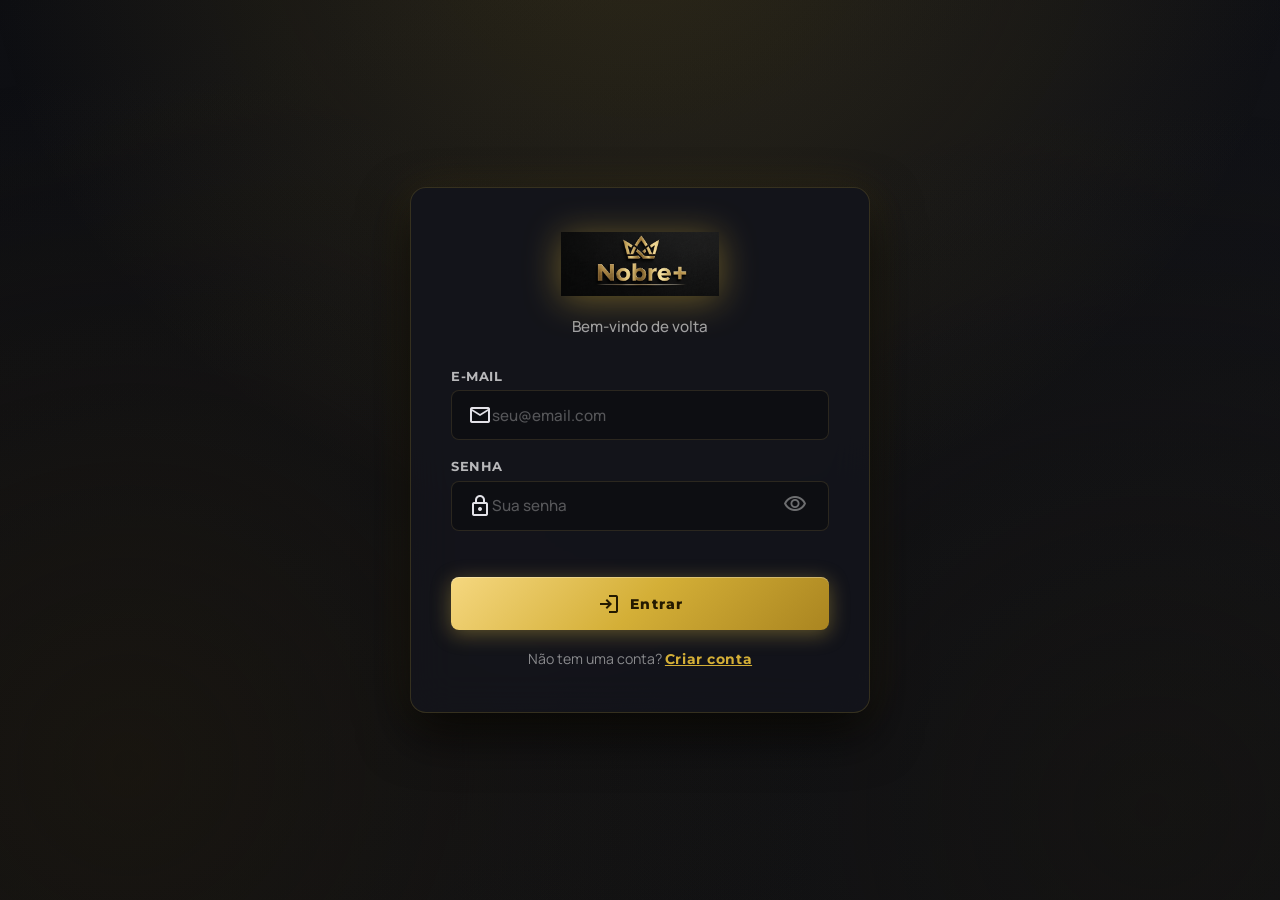
==== commit 4f0ae5af: "Add files via upload" ====
--- a/index.html
+++ b/index.html
@@ -1,45 +1,54 @@
-﻿<!DOCTYPE html>
+<!DOCTYPE html>
 <html lang="pt-BR">
 <head>
     <meta charset="UTF-8">
     <meta name="viewport" content="width=device-width, initial-scale=1.0">
     <title>Nobre+ | Home</title>
+    <link rel="preconnect" href="https://fonts.googleapis.com">
+    <link rel="preconnect" href="https://fonts.gstatic.com" crossorigin>
+    <link href="https://fonts.googleapis.com/css2?family=Manrope:wght@300;400;500;600;700;800&family=Montserrat:wght@400;500;600;700;800;900&display=swap" rel="stylesheet">
+    <link href="https://fonts.googleapis.com/css2?family=Material+Symbols+Outlined:wght,FILL@100..700,0..1&display=swap" rel="stylesheet">
     <link rel="stylesheet" href="https://cdnjs.cloudflare.com/ajax/libs/font-awesome/6.4.0/css/all.min.css">
-    <link rel="stylesheet" href="style.css?v=2">
+    <link rel="stylesheet" href="style.css?v=4">
 </head>
 <body>
 
-    <!-- NAVEGAÃ‡ÃƒO SUPERIOR -->
+    <!-- NAVEGAÇÃO SUPERIOR -->
     <nav class="navbar">
         <div class="nav-left">
+            <a href="index.html" class="logo-link" title="Nobre+ Início">
+                <img src="images/nobre-logo.png" alt="Nobre+" class="nav-brand-logo">
+            </a>
             <div class="user-profile" id="navUserProfile">
                 <img src="" alt="Perfil" class="profile-avatar" id="navAvatar">
                 <span class="user-name" id="navUsername"></span>
             </div>
         </div>
         <ul class="nav-links">
-            <li><a href="#" class="active"><i class="fa-solid fa-house"></i> InÃ­cio</a></li>
-            <li><a href="#"><i class="fa-solid fa-bolt"></i> Ao Vivo</a></li>
-            <li><a href="#"><i class="fa-solid fa-square-plus"></i> Minha Lista</a></li>
-            <li><a href="#"><i class="fa-solid fa-film"></i> Filmes</a></li>
-            <li><a href="#"><i class="fa-solid fa-tv"></i> SÃ©ries</a></li>
-            <li><a href="#"><i class="fa-solid fa-star"></i> Originais</a></li>
+            <li><a href="#" class="active"><span class="material-symbols-outlined filled">home</span> Início</a></li>
+            <li><a href="#"><span class="material-symbols-outlined">bolt</span> Ao Vivo</a></li>
+            <li><a href="#"><span class="material-symbols-outlined">add</span> Minha Lista</a></li>
+            <li><a href="#"><span class="material-symbols-outlined">movie</span> Filmes</a></li>
+            <li><a href="#"><span class="material-symbols-outlined">tv</span> Séries</a></li>
+            <li><a href="#"><span class="material-symbols-outlined">star</span> Originais</a></li>
         </ul>
         <div class="nav-right">
-            <button class="nav-search-btn" id="openSearchBtn" aria-label="Pesquisar"><i class="fa-solid fa-magnifying-glass"></i></button>
-            <button class="nav-logout-btn" id="navLogoutBtn" title="Sair da conta"><i class="fa-solid fa-right-from-bracket"></i></button>
-            <button class="nav-hamburger" id="navHamburger" aria-label="Abrir menu"><i class="fa-solid fa-bars"></i></button>
+            <button class="nav-search-btn" id="openSearchBtn" aria-label="Pesquisar"><span class="material-symbols-outlined">search</span></button>
+            <button class="nav-search-btn" id="navSettingsBtn" title="Configurações" onclick="window.location.href='configuracoes.html'"><span class="material-symbols-outlined">settings</span></button>
+            <button class="nav-logout-btn" id="navLogoutBtn" title="Sair da conta"><span class="material-symbols-outlined">logout</span></button>
+            <button class="nav-hamburger" id="navHamburger" aria-label="Abrir menu"><span class="material-symbols-outlined">menu</span></button>
         </div>
     </nav>
 
     <!-- MENU MOBILE (HAMBÃšRGUER) -->
     <div class="mobile-menu" id="mobileMenu">
-        <a href="#" class="active"><i class="fa-solid fa-house"></i> InÃ­cio</a>
-        <a href="#"><i class="fa-solid fa-bolt"></i> Ao Vivo</a>
-        <a href="#" id="mobileLista"><i class="fa-solid fa-square-plus"></i> Minha Lista</a>
-        <a href="#"><i class="fa-solid fa-film"></i> Filmes</a>
-        <a href="#"><i class="fa-solid fa-tv"></i> SÃ©ries</a>
-        <a href="#"><i class="fa-solid fa-star"></i> Originais</a>
+        <a href="#" class="active"><span class="material-symbols-outlined">home</span> Início</a>
+        <a href="#"><span class="material-symbols-outlined">bolt</span> Ao Vivo</a>
+        <a href="#" id="mobileLista"><span class="material-symbols-outlined">add</span> Minha Lista</a>
+        <a href="#"><span class="material-symbols-outlined">movie</span> Filmes</a>
+        <a href="#"><span class="material-symbols-outlined">tv</span> Séries</a>
+        <a href="#"><span class="material-symbols-outlined">star</span> Originais</a>
+        <a href="configuracoes.html"><span class="material-symbols-outlined">settings</span> Configurações</a>
     </div>
     <div class="menu-backdrop" id="menuBackdrop"></div>
 
@@ -48,13 +57,13 @@
         <div class="search-container">
             <div class="search-header">
                 <h2>Pesquisar Filmes</h2>
-                <button class="search-close-btn" id="searchCloseBtn" aria-label="Fechar busca"><i class="fa-solid fa-xmark"></i></button>
+                <button class="search-close-btn" id="searchCloseBtn" aria-label="Fechar busca"><span class="material-symbols-outlined">close</span></button>
             </div>
 
             <div class="search-input-wrap">
-                <i class="fa-solid fa-magnifying-glass search-icon"></i>
-                <input type="text" id="searchInput" class="search-input" placeholder="Buscar por tÃ­tulo, gÃªnero, diretor, elenco..." autocomplete="off" autofocus>
-                <button class="search-clear-btn" id="searchClearBtn" title="Limpar"><i class="fa-solid fa-xmark"></i></button>
+                <span class="material-symbols-outlined search-icon">search</span>
+                <input type="text" id="searchInput" class="search-input" placeholder="Buscar por título, gênero, diretor, elenco..." autocomplete="off" autofocus>
+                <button class="search-clear-btn" id="searchClearBtn" title="Limpar"><span class="material-symbols-outlined">close</span></button>
             </div>
 
             <!-- HISTÃ“RICO DE BUSCA -->
@@ -75,18 +84,22 @@
         </div>
     </div>
 
-    <!-- TAB BAR (Pill / CÃ¡psula) -->
+    <!-- TAB BAR (Pill / Cápsula) -->
     <div class="tab-bar">
-        <button class="tab-btn active" data-tab="paravoce">Para VocÃª</button>
+        <button class="tab-btn active" data-tab="paravoce">Para Você</button>
         <button class="tab-btn" data-tab="disneyplus" title="Disney+">
             <svg class="tab-logo tab-logo-disney" viewBox="0 0 110 40" fill="currentColor">
                 <path d="M26.2 19.3c-.4-.1-.8-.1-1.2-.1-3.6 0-5.8 2.3-5.8 5.7 0 3.7 2.6 5.8 6.3 5.8 3.5 0 5.9-2.1 5.9-5.6 0-3.6-2.3-5.7-5.2-5.8zm-1.1 9.4c-2.3 0-3.8-1.5-3.8-3.8 0-2.2 1.4-3.7 3.7-3.7.3 0 .6 0 .9.1.1.4.1.8.1 1.2 0 3.8-1 6.2-.9 6.2zm19.8-12.8h-2.5v14.5h2.5V15.9zm13.4 8.7c-2.5 0-4.3 1.3-4.3 3.4 0 2 1.5 3 3.8 3 2.5 0 4.1-1.2 4.1-3.3 0-2-1.7-3.1-3.6-3.1zm-4.3-1.6c1.1-1.1 2.8-1.7 4.6-1.7 3.9 0 6.3 2.4 6.3 6.1 0 3.8-2.6 6.3-6.8 6.3-3.9 0-6.4-2.4-6.4-6.1 0-1.8.8-3.5 2.3-4.6zm19.4 1.9c0-1.4-.9-2.2-2.4-2.2-1.8 0-3.2 1.1-3.2 2.6 0 1.5 1.2 2.3 3.1 2.8 3.2.8 5 2 5 4.7 0 3.2-2.7 5.1-6.1 5.1-3.4 0-5.9-1.7-5.9-4.5h2.6c0 1.6 1.3 2.5 3.3 2.5 2 0 3.4-1 3.4-2.7 0-1.5-1.1-2.2-3.1-2.8-3-.8-4.9-1.9-4.9-4.6 0-2.8 2.4-4.8 5.7-4.8 3.1 0 5.2 1.7 5.4 4.1h-2.9v-.2zm16.5-9.1v6.9h-4.3v2.3h4.3v8.5c0 2.6 1.3 3.9 3.8 3.9.9 0 1.8-.2 2.3-.5v-2.3c-.4.2-.9.3-1.4.3-1.3 0-1.9-.7-1.9-2v-7.9h3.7v-2.3h-3.7v-6.9h-2.8zm11 11.2h3.5v-3.8h2.6v3.8h3.5v2.5h-3.5v3.8h-2.6v-3.8h-3.5v-2.5zM11.6 12.8C6 13.5 1.5 18 1.5 23.6c0 6.3 5.3 11.4 11.8 11.4 5.3 0 9.8-3.5 11.2-8.3-2.1.8-4.5 1.3-7 1.3-6.2 0-10.7-3.9-10.7-9.5 0-3 1.4-5.7 3.7-7.4-1.5-.7-3.3-1-5.1-.9.4.5.8 1.1 1.2 1.7.3.3.4.7.2 1z"/>
             </svg>
         </button>
-        <button class="tab-btn" data-tab="pokemon" title="PokÃ©mon">
-            <span style="font-family:'Impact',sans-serif;font-weight:900;letter-spacing:1px;font-size:0.95rem;">POKÃ‰MON</span>
+        <button class="tab-btn" data-tab="pokemon" title="Pokémon">
+            <span style="font-family:'Impact',sans-serif;font-weight:900;letter-spacing:1px;font-size:0.95rem;">POKÉMON</span>
         </button>
-    </div>
+        <button class="tab-btn" data-tab="shows" title="Shows">
+            <span class="material-symbols-outlined tab-icon-show">music_note</span>
+            <span>Shows</span>
+        </button>
+    </div>
 
     <main>
         <!-- ========== ABA: PARA VOCÃŠ ========== -->
@@ -101,7 +114,7 @@
                 <div class="brand-card" data-brand="pixar"><img class="brand-logo brand-logo-invert" src="https://thumb.wikimedia.org/wikipedia/commons/thumb/4/40/Pixar_logo.svg/1280px-Pixar_logo.svg.png" alt="Pixar"></div>
                 <div class="brand-card" data-brand="marvel"><img class="brand-logo" src="https://upload.wikimedia.org/wikipedia/commons/thumb/b/b9/Marvel_Logo.svg/1280px-Marvel_Logo.svg.png" alt="Marvel"></div>
                 <div class="brand-card" data-brand="starwars"><img class="brand-logo" src="https://thumb.wikimedia.org/wikipedia/commons/thumb/6/6c/Star_Wars_Logo.svg/1280px-Star_Wars_Logo.svg.png" alt="Star Wars"></div>
-                <div class="brand-card" data-brand="pokemon"><img class="brand-logo" src="https://upload.wikimedia.org/wikipedia/commons/9/98/International_Pok%C3%A9mon_logo.svg" alt="PokÃ©mon"></div>
+                <div class="brand-card" data-brand="pokemon"><img class="brand-logo" src="https://upload.wikimedia.org/wikipedia/commons/9/98/International_Pok%C3%A9mon_logo.svg" alt="Pokémon"></div>
                 <div class="brand-card" data-brand="star"><h3 class="star">STAR</h3></div>
             </section>
 
@@ -134,18 +147,39 @@
                     <span class="poke-ball small"></span>
                 </div>
                 <div class="pokemon-tab-hero-content">
-                    <h1 class="pokemon-title">POKÃ‰MON</h1>
-                    <p class="pokemon-subtitle">Gotta catch 'em all! Todos os filmes, sÃ³ no Nobre+</p>
+                    <h1 class="pokemon-title">POKÉMON</h1>
+                    <p class="pokemon-subtitle">Gotta catch 'em all! Todos os filmes, só no Nobre+</p>
                 </div>
             </section>
 
             <section class="pokemon-grid-section">
-                <h2>Todos os Filmes PokÃ©mon</h2>
+                <h2>Todos os Filmes Pokémon</h2>
                 <div class="pokemon-movies-grid" id="pokemonTabGrid"></div>
+            </section>
+        </div>
+
+        <!-- ========== ABA: SHOWS ========== -->
+        <div class="tab-content" id="tab-shows">
+            <section class="shows-tab-hero">
+                <div class="shows-tab-hero-bg">
+                    <span class="equalizer-bar"></span>
+                    <span class="equalizer-bar"></span>
+                    <span class="equalizer-bar"></span>
+                    <span class="equalizer-bar"></span>
+                </div>
+                <div class="pokemon-tab-hero-content">
+                    <h1 class="shows-title">SHOWS</h1>
+                    <p class="pokemon-subtitle">Os melhores concertos e apresentações musicais, só no Nobre+</p>
+                </div>
+            </section>
+
+            <section class="pokemon-grid-section shows-sections">
+                <div id="showsTabGrid"></div>
             </section>
         </div>
     </main>
 
+    <script src="theme.js"></script>
     <script src="movies-data.js"></script>
     <script src="database.js"></script>
     <script src="script.js"></script>
--- a/style.css
+++ b/style.css
@@ -1,48 +1,172 @@
-﻿/* ==========================================
-   RESET GLOBAL E VARIÃVEIS
+/* ==========================================
+   AURA IMPERIAL DESIGN SYSTEM (NOBRE+)
    ========================================== */
+@import url('https://fonts.googleapis.com/css2?family=Manrope:wght@300;400;500;600;700;800&family=Montserrat:wght@400;500;600;700;800;900&display=swap');
+
 :root {
-    --bg-dark: #0b0b0d;
-    --bg-card: #121214;
-    --bg-elevated: #1a1a1d;
-    --text-light: #f9f9f9;
-    --text-muted: rgba(255, 255, 255, 0.7);
-    --gold: #d4af37;
-    --gold-bright: #f0d060;
-    --gold-dark: #a8842a;
-    --gold-glow: rgba(212, 175, 55, 0.45);
+    /* Paleta Oficial Nobre+ (Aura Imperial) */
+    --color-primary: #f2ca50;
+    --color-secondary: #e3c36e;
+    --color-tertiary: #d3ad65;
+    --color-neutral: #121317;
+
+    /* Superfícies & Containers (Aura Imperial) */
+    --bg-dark: #121317;
+    --bg-canvas: #0d0e12;
+    --bg-card: #1f1f24;
+    --bg-elevated: #292a2e;
+    --bg-highlight: #343439;
+    --text-light: #e3e2e8;
+    --text-muted: #d0c5af;
+    --text-subtle: #99907c;
+
+    /* Tons Metálicos Nobre+ (Aura Imperial) */
+    --gold: #f2ca50;
+    --gold-bright: #ffe088;
+    --gold-dark: #d4af37;
+    --gold-deep: #997a1e;
+    --gold-glow: rgba(242, 202, 80, 0.35);
+    --gold-glow-subtle: rgba(242, 202, 80, 0.12);
+    --gold-gradient: linear-gradient(135deg, #f5d77f 0%, #d4af37 50%, #aa8520 100%);
+    --gold-shimmer: linear-gradient(90deg, transparent, rgba(242, 202, 80, 0.15), transparent);
+    --border-gold: rgba(212, 175, 55, 0.18);
+    --border-gold-focus: rgba(242, 202, 80, 0.85);
+
     --accent: #d4af37;
-    --accent-contrast: #0b0b0d;
-    --radius: 10px;
+    --accent-contrast: #241a00;
+    --radius: 8px;
+
+    /* Sistema Tipográfico */
+    --font-headline: 'Montserrat', -apple-system, BlinkMacSystemFont, 'Segoe UI', Roboto, sans-serif;
+    --font-body: 'Manrope', -apple-system, BlinkMacSystemFont, 'Segoe UI', Roboto, sans-serif;
+    --font-label: 'Montserrat', -apple-system, BlinkMacSystemFont, 'Segoe UI', Roboto, sans-serif;
+
+    /* Glass surfaces (Aura Imperial) */
+    --surface-glass: rgba(18, 19, 23, 0.82);
+    --border-subtle: rgba(212, 175, 55, 0.18);
+    --border-focus: rgba(242, 202, 80, 0.85);
 }
 
 * {
     margin: 0;
     padding: 0;
     box-sizing: border-box;
-    font-family: -apple-system, BlinkMacSystemFont, 'Segoe UI', Roboto, Helvetica, Arial, sans-serif;
 }
 
 body {
     background-color: var(--bg-dark);
     color: var(--text-light);
+    font-family: var(--font-body);
     overflow-x: hidden;
-}
-
-/* NAVEGAÃ‡ÃƒO */
+    -webkit-font-smoothing: antialiased;
+    -moz-osx-font-smoothing: grayscale;
+    min-height: 100vh;
+}
+
+/* Material Symbols Outlined (Aura Imperial) */
+.material-symbols-outlined {
+    font-family: 'Material Symbols Outlined';
+    font-weight: normal;
+    font-style: normal;
+    font-size: 24px;
+    line-height: 1;
+    letter-spacing: normal;
+    text-transform: none;
+    display: inline-block;
+    white-space: nowrap;
+    word-wrap: normal;
+    direction: ltr;
+    -webkit-font-smoothing: antialiased;
+    font-variation-settings: 'FILL' 0, 'wght' 400, 'GRAD' 0, 'opsz' 24;
+}
+
+.material-symbols-outlined.filled {
+    font-variation-settings: 'FILL' 1, 'wght' 400, 'GRAD' 0, 'opsz' 24;
+}
+
+/* Tipografia Headline: Montserrat */
+h1, h2, h3, h4, h5, h6,
+.hero-title,
+.pokemon-title,
+.section-title,
+.detail-title,
+.modal-title,
+.login-logo,
+.logo,
+.search-header h2,
+.row-header h2,
+.brand-name {
+    font-family: var(--font-headline);
+    letter-spacing: -0.01em;
+}
+
+/* Tipografia Label: Montserrat */
+button,
+.btn,
+.nav-links a,
+.mobile-menu a,
+.tab-btn,
+.badge,
+.tag,
+label,
+.login-form-group label,
+.detail-badge-tag,
+.filter-chip,
+.user-name,
+.login-submit-btn,
+.login-switch-btn,
+.hero-btn-details,
+.carousel-btn,
+.back-home-btn,
+.back-home-pill,
+.search-history-header,
+.search-history-clear,
+.search-tag,
+.detail-meta-item,
+.detail-rating {
+    font-family: var(--font-label);
+    letter-spacing: 0.04em;
+}
+
+/* Tipografia Body: Manrope */
+p,
+span,
+input,
+textarea,
+select,
+.hero-desc,
+.detail-overview,
+.detail-synopsis,
+.pokemon-subtitle,
+.login-subtitle,
+.search-input {
+    font-family: var(--font-body);
+}
+
+/* NAVEGAÇÃO (Aura Imperial Glassmorphism) */
 .navbar {
     display: flex;
     justify-content: space-between;
     align-items: center;
-    padding: 0 3.5rem;
+    padding: 0 2rem;
     height: 72px;
-    background: linear-gradient(to bottom, rgba(15, 17, 24, 0.95) 0%, rgba(15, 17, 24, 0) 100%);
+    background: var(--surface-glass);
+    backdrop-filter: blur(20px);
+    -webkit-backdrop-filter: blur(20px);
+    border-bottom: 1px solid var(--border-subtle);
     position: fixed;
     top: 0;
     width: 100%;
     z-index: 1000;
-    backdrop-filter: blur(8px);
-    -webkit-backdrop-filter: blur(8px);
+    box-shadow: 0 4px 30px rgba(0, 0, 0, 0.3);
+}
+
+@media (min-width: 768px) {
+    .navbar { padding: 0 2.5rem; }
+}
+
+@media (min-width: 1024px) {
+    .navbar { padding: 0 4.5rem; }
 }
 
 .nav-left {
@@ -59,18 +183,23 @@
 }
 
 .profile-avatar {
-    width: 34px;
-    height: 34px;
+    width: 36px;
+    height: 36px;
     border-radius: 50%;
-    border: 2px solid var(--gold);
+    border: 2px solid var(--border-subtle);
     object-fit: cover;
-    box-shadow: 0 0 8px var(--gold-glow);
+    transition: all 0.2s ease;
+}
+
+.profile-avatar:hover {
+    border-color: var(--gold);
+    box-shadow: 0 0 10px var(--gold-glow-subtle);
 }
 
 .user-name {
-    font-size: 0.88rem;
+    font-size: 0.85rem;
     font-weight: 700;
-    color: var(--gold-bright);
+    color: var(--gold);
     letter-spacing: 0.3px;
 }
 
@@ -82,7 +211,7 @@
 }
 
 .nav-links a {
-    color: #f9f9f9;
+    color: var(--text-muted);
     text-decoration: none;
     font-size: 0.82rem;
     font-weight: 600;
@@ -92,18 +221,23 @@
     gap: 0.5rem;
     padding: 0.4rem 0;
     position: relative;
-    opacity: 0.75;
     transition: all 0.2s ease;
 }
 
+.nav-links a .material-symbols-outlined,
 .nav-links a i {
     font-size: 0.9rem;
 }
 
-.nav-links a:hover,
+.nav-links a:hover {
+    color: var(--gold);
+}
+
 .nav-links a.active {
-    opacity: 1;
-    color: #ffffff;
+    color: var(--gold);
+    border-bottom: 2px solid var(--gold);
+    padding-bottom: 2px;
+    filter: drop-shadow(0 0 8px rgba(212, 175, 55, 0.4));
 }
 
 .nav-right {
@@ -136,7 +270,7 @@
     width: 260px;
     height: 100%;
     background: var(--bg-card);
-    border-left: 1px solid rgba(212, 175, 55, 0.2);
+    border-left: 1px solid var(--border-subtle);
     z-index: 2000;
     padding: 5rem 1.5rem 2rem;
     display: flex;
@@ -198,16 +332,15 @@
 .nav-search-btn {
     background: transparent;
     border: none;
-    color: #f9f9f9;
+    color: var(--text-muted);
     font-size: 1.1rem;
     cursor: pointer;
-    opacity: 0.8;
-    transition: opacity 0.2s ease;
+    transition: all 0.2s ease;
     padding: 0.5rem;
 }
 
 .nav-search-btn:hover {
-    opacity: 1;
+    color: var(--gold);
 }
 
 /* TAB BAR (CÃPSULA PILL) */
@@ -221,13 +354,13 @@
     left: 50%;
     transform: translateX(-50%);
     z-index: 999;
-    background: rgba(22, 25, 34, 0.85);
+    background: rgba(31, 31, 36, 0.9);
     backdrop-filter: blur(20px);
     -webkit-backdrop-filter: blur(20px);
-    border: 1px solid rgba(255, 255, 255, 0.12);
+    border: 1px solid var(--border-subtle);
     border-radius: 50px;
-    padding: 3px 5px;
-    box-shadow: 0 10px 30px rgba(0, 0, 0, 0.6);
+    padding: 6px;
+    box-shadow: 0 10px 30px rgba(0, 0, 0, 0.5);
 }
 
 .tab-btn {
@@ -257,8 +390,9 @@
 
 .tab-btn.active {
     color: var(--accent-contrast);
-    background: linear-gradient(135deg, var(--gold-bright), var(--gold));
-    box-shadow: 0 4px 18px var(--gold-glow);
+    background: var(--gold-gradient);
+    box-shadow: 0 4px 18px var(--gold-glow), 0 0 8px rgba(212, 175, 55, 0.25);
+    font-weight: 700;
 }
 
 .tab-logo {
@@ -298,28 +432,35 @@
 
 main {
     margin-top: 0;
-    padding-top: 110px;
+    padding-top: 72px;
     padding-bottom: 60px;
 }
 
-/* CARROSSEL HERO DESTAQUE */
+/* CARROSSEL HERO DESTAQUE (Aura Imperial) */
 .carousel-section {
     position: relative;
     width: 100%;
-    padding: 0 3.5rem;
+    padding: 0 2rem;
     margin-bottom: 2.5rem;
 }
 
+@media (min-width: 768px) {
+    .carousel-section { padding: 0 2.5rem; }
+}
+
+@media (min-width: 1024px) {
+    .carousel-section { padding: 0 4.5rem; }
+}
+
 .carousel-container {
     position: relative;
     width: 100%;
-    height: 65vh;
+    height: 60vh;
     min-height: 440px;
     max-height: 620px;
     border-radius: 12px;
     overflow: hidden;
-    box-shadow: 0 20px 50px rgba(0, 0, 0, 0.7);
-    border: 1px solid rgba(255, 255, 255, 0.1);
+    border: 1px solid var(--border-subtle);
 }
 
 .carousel-slide {
@@ -353,8 +494,8 @@
     left: 0;
     width: 100%;
     height: 100%;
-    background: linear-gradient(to right, rgba(15, 17, 24, 0.92) 0%, rgba(15, 17, 24, 0.7) 35%, rgba(15, 17, 24, 0) 70%),
-                linear-gradient(to top, rgba(15, 17, 24, 0.95) 0%, rgba(15, 17, 24, 0) 40%);
+    background: linear-gradient(to right, rgba(18, 19, 23, 0.92) 0%, rgba(18, 19, 23, 0.7) 35%, rgba(18, 19, 23, 0) 70%),
+                linear-gradient(to top, rgba(18, 19, 23, 0.95) 0%, rgba(18, 19, 23, 0) 40%);
     pointer-events: none;
 }
 
@@ -372,15 +513,16 @@
 }
 
 .hero-badge {
-    background: linear-gradient(135deg, var(--gold-bright), var(--gold));
-    color: var(--accent-contrast);
-    font-size: 0.75rem;
-    font-weight: 800;
+    background: var(--bg-canvas);
+    color: var(--gold);
+    font-size: 0.72rem;
+    font-weight: 700;
     text-transform: uppercase;
     padding: 0.3rem 0.8rem;
     border-radius: 4px;
-    letter-spacing: 0.5px;
-    box-shadow: 0 2px 12px var(--gold-glow);
+    letter-spacing: 0.08em;
+    border: 1px solid var(--border-subtle);
+    font-family: var(--font-label);
 }
 
 .hero-brand-logo {
@@ -450,22 +592,27 @@
 
 .hero-btn-details {
     margin-top: 0.5rem;
-    background: linear-gradient(135deg, var(--gold-bright), var(--gold));
+    background: var(--gold-gradient);
     color: var(--accent-contrast);
     border: none;
-    font-size: 0.85rem;
-    font-weight: 800;
-    letter-spacing: 1px;
+    font-size: 0.82rem;
+    font-weight: 700;
+    letter-spacing: 0.08em;
     padding: 0.75rem 2rem;
-    border-radius: 30px;
+    border-radius: 8px;
     cursor: pointer;
     transition: all 0.25s ease;
     box-shadow: 0 4px 18px var(--gold-glow);
+    font-family: var(--font-label);
+    display: inline-flex;
+    align-items: center;
+    gap: 0.5rem;
 }
 
 .hero-btn-details:hover {
-    transform: scale(1.05);
-    background: linear-gradient(135deg, var(--gold-bright), var(--gold-dark));
+    filter: brightness(1.1);
+    transform: scale(1.02);
+    box-shadow: 0 6px 24px rgba(212, 175, 55, 0.4);
 }
 
 /* BOTÃ•ES DE NAVEGAÃ‡ÃƒO DO CARROSSEL (< e >) */
@@ -473,25 +620,27 @@
     position: absolute;
     top: 50%;
     transform: translateY(-50%);
-    width: 44px;
-    height: 44px;
+    width: 48px;
+    height: 48px;
     border-radius: 50%;
-    background: rgba(15, 17, 24, 0.5);
-    border: 1px solid rgba(255, 255, 255, 0.15);
-    color: #ffffff;
-    font-size: 1.1rem;
+    background: var(--bg-canvas);
+    border: 1px solid var(--border-subtle);
+    color: var(--text-light);
+    font-size: 1.2rem;
     display: flex;
     align-items: center;
     justify-content: center;
     cursor: pointer;
     z-index: 10;
     transition: all 0.25s ease;
-    backdrop-filter: blur(8px);
+    backdrop-filter: blur(10px);
 }
 
 .carousel-nav-arrow:hover {
-    background: rgba(255, 255, 255, 0.2);
-    transform: translateY(-50%) scale(1.1);
+    background: var(--bg-elevated);
+    border-color: var(--gold);
+    color: var(--gold);
+    transform: translateY(-50%) scale(1.08);
 }
 
 .carousel-nav-arrow.prev { left: 1.5rem; }
@@ -507,42 +656,63 @@
 }
 
 .dot {
-    width: 7px;
-    height: 7px;
-    background-color: rgba(255, 255, 255, 0.3);
+    width: 8px;
+    height: 8px;
+    background-color: var(--bg-elevated);
     border-radius: 50%;
     cursor: pointer;
     transition: all 0.3s ease;
+    border: 1px solid var(--border-subtle);
+}
+
+.dot:hover {
+    background-color: var(--gold);
 }
 
 .dot.active {
-    background-color: #ffffff;
-    width: 22px;
-    border-radius: 10px;
-}
-
-/* GRID DE MARCAS (BRAND HUBS) */
+    background-color: var(--gold);
+    width: 24px;
+    border-radius: 8px;
+    box-shadow: 0 0 8px var(--gold-glow-subtle);
+}
+
+/* GRID DE MARCAS (BRAND HUBS - Aura Imperial) */
 .brand-hubs {
     display: grid;
-    grid-template-columns: repeat(6, 1fr);
-    gap: 1.5rem;
-    padding: 0 3.5rem 2.5rem 3.5rem;
+    grid-template-columns: repeat(2, 1fr);
+    gap: 1rem;
+    padding: 0 1rem 2rem 1rem;
+}
+
+@media (min-width: 768px) {
+    .brand-hubs { grid-template-columns: repeat(3, 1fr); gap: 1.2rem; padding: 0 2.5rem 2.5rem 2.5rem; }
+}
+
+@media (min-width: 1024px) {
+    .brand-hubs { grid-template-columns: repeat(6, 1fr); gap: 1.2rem; padding: 0 4.5rem 2.5rem 4.5rem; }
 }
 
 .brand-hubs-disney {
-    grid-template-columns: repeat(5, 1fr);
+    grid-template-columns: repeat(2, 1fr);
+}
+
+@media (min-width: 768px) {
+    .brand-hubs-disney { grid-template-columns: repeat(3, 1fr); }
+}
+
+@media (min-width: 1024px) {
+    .brand-hubs-disney { grid-template-columns: repeat(5, 1fr); }
 }
 
 .brand-card {
-    background: linear-gradient(180deg, #252936 0%, #171a24 100%);
-    border: 1px solid rgba(255, 255, 255, 0.1);
-    border-radius: 10px;
-    height: 110px;
+    aspect-ratio: 16/9;
+    background: linear-gradient(180deg, var(--bg-card) 0%, var(--bg-canvas) 100%);
+    border: 1px solid var(--border-subtle);
+    border-radius: 12px;
     display: flex;
     justify-content: center;
     align-items: center;
     cursor: pointer;
-    box-shadow: 0 10px 25px rgba(0, 0, 0, 0.5);
     transition: all 0.3s cubic-bezier(0.25, 1, 0.5, 1);
     position: relative;
     overflow: hidden;
@@ -550,13 +720,27 @@
 
 .brand-card:hover {
     transform: scale(1.05);
-    border-color: rgba(255, 255, 255, 0.5);
-    box-shadow: 0 15px 35px rgba(0, 0, 0, 0.8), 0 0 20px rgba(255, 255, 255, 0.15);
+    border-color: var(--gold);
+    box-shadow: 0 16px 32px rgba(0, 0, 0, 0.7), 0 0 16px rgba(212, 175, 55, 0.2);
+}
+
+.brand-card::before {
+    content: '';
+    position: absolute;
+    inset: 0;
+    opacity: 0;
+    background: var(--gold-gradient);
+    opacity: 0;
+    transition: opacity 0.3s ease;
+}
+
+.brand-card:hover::before {
+    opacity: 0.12;
 }
 
 .brand-card .brand-logo {
-    max-width: 80%;
-    max-height: 65%;
+    max-width: 78%;
+    max-height: 62%;
     object-fit: contain;
     z-index: 2;
     transition: transform 0.3s ease;
@@ -584,27 +768,31 @@
     z-index: 2;
 }
 
-.brand-card:hover {
-    transform: scale(1.05);
-    border-color: rgba(249, 249, 249, 0.8);
-    box-shadow: 0 25px 35px rgba(0, 0, 0, 0.7);
-}
 .brand-card:hover::after {
     opacity: 1;
 }
 
-/* FILEIRAS DE FILMES */
+/* FILEIRAS DE FILMES (Aura Imperial) */
 .movie-row-section {
-    padding: 1.5rem 4rem;
-    position: relative;
+    padding: 1.5rem 1rem;
+    position: relative;
+}
+
+@media (min-width: 768px) {
+    .movie-row-section { padding: 1.5rem 2.5rem; }
+}
+
+@media (min-width: 1024px) {
+    .movie-row-section { padding: 1.5rem 4rem; }
 }
 
 .movie-row-section h2 {
-    font-size: 1.35rem;
+    font-size: 1.25rem;
     font-weight: 700;
     margin-bottom: 0.8rem;
-    color: #f9f9f9;
+    color: var(--text-light);
     letter-spacing: 0.5px;
+    font-family: var(--font-headline);
 }
 
 .movie-row-wrapper {
@@ -695,8 +883,8 @@
 
 .movie-card:hover {
     transform: scale(1.08) translateY(-6px);
-    border-color: rgba(249, 249, 249, 0.85);
-    box-shadow: 0 20px 40px rgba(0, 0, 0, 0.8), 0 0 25px rgba(212, 175, 55, 0.35);
+    border-color: var(--gold);
+    box-shadow: 0 20px 40px rgba(0, 0, 0, 0.8), 0 0 25px rgba(212, 175, 55, 0.3);
     z-index: 10;
 }
 
@@ -785,12 +973,12 @@
 .badge-age.r18 { background-color: #000000; border: 1px solid #555; }
 
 .badge-res {
-    background-color: rgba(255, 255, 255, 0.15);
+    background-color: rgba(255, 255, 255, 0.12);
     padding: 2px 6px;
     border-radius: 3px;
     font-size: 0.7rem;
-    color: #f0f0f0;
-    border: 1px solid rgba(255, 255, 255, 0.2);
+    color: var(--text-light);
+    border: 1px solid var(--border-subtle);
 }
 
 .card-genre {
@@ -801,18 +989,27 @@
     text-overflow: ellipsis;
 }
 
-/* FILEIRA DE POSTERS (Estilo Disney+) */
+/* FILEIRA DE POSTERS (Estilo Disney+, Aura Imperial) */
 .poster-row-section {
-    padding: 1.5rem 4rem;
-    position: relative;
+    padding: 1.5rem 1rem;
+    position: relative;
+}
+
+@media (min-width: 768px) {
+    .poster-row-section { padding: 1.5rem 2.5rem; }
+}
+
+@media (min-width: 1024px) {
+    .poster-row-section { padding: 1.5rem 4rem; }
 }
 
 .poster-row-section h2 {
-    font-size: 1.35rem;
+    font-size: 1.25rem;
     font-weight: 700;
     margin-bottom: 0.8rem;
-    color: #f9f9f9;
+    color: var(--text-light);
     letter-spacing: 0.5px;
+    font-family: var(--font-headline);
 }
 
 .poster-row-wrapper {
@@ -863,8 +1060,8 @@
 
 .poster-card:hover {
     transform: scale(1.06) translateY(-4px);
-    border-color: rgba(255, 255, 255, 0.85);
-    box-shadow: 0 20px 40px rgba(0, 0, 0, 0.8), 0 0 25px rgba(255, 255, 255, 0.15);
+    border-color: var(--gold);
+    box-shadow: 0 20px 40px rgba(0, 0, 0, 0.8), 0 0 25px rgba(212, 175, 55, 0.2);
     z-index: 10;
 }
 
@@ -964,9 +1161,9 @@
     width: 100%;
     height: 100%;
     background:
-        radial-gradient(ellipse at 20% 50%, rgba(212, 175, 55, 0.15) 0%, transparent 60%),
-        radial-gradient(ellipse at 80% 20%, rgba(230, 36, 41, 0.1) 0%, transparent 50%),
-        linear-gradient(135deg, #0a0c14 0%, #1a1d29 50%, #0a0c14 100%);
+        radial-gradient(circle at 50% -15%, rgba(212, 175, 55, 0.16) 0%, transparent 55%),
+        radial-gradient(circle at 10% 85%, rgba(35, 27, 10, 0.45) 0%, transparent 50%),
+        radial-gradient(circle at 90% 90%, rgba(26, 22, 12, 0.4) 0%, transparent 50%);
     z-index: 0;
     pointer-events: none;
 }
@@ -975,14 +1172,19 @@
     position: relative;
     z-index: 1;
     width: 100%;
-    max-width: 420px;
-    background: rgba(21, 23, 34, 0.9);
+    max-width: 460px;
+    background: rgba(20, 21, 27, 0.95);
     backdrop-filter: blur(20px);
     -webkit-backdrop-filter: blur(20px);
-    border: 1px solid rgba(255, 255, 255, 0.1);
+    border: 1px solid var(--border-subtle);
     border-radius: 16px;
-    padding: 2.5rem;
-    box-shadow: 0 25px 60px rgba(0, 0, 0, 0.8), 0 0 40px rgba(212, 175, 55, 0.08);
+    padding: 2.75rem 2.5rem;
+    box-shadow: 0 20px 50px rgba(0, 0, 0, 0.8), 0 0 45px rgba(212, 175, 55, 0.12);
+    transition: border-color 0.3s ease;
+}
+
+.login-card:hover {
+    border-color: rgba(212, 175, 55, 0.4);
 }
 
 .login-header {
@@ -991,14 +1193,18 @@
 }
 
 .login-logo {
+    font-family: var(--font-headline);
     font-size: 2.8rem;
     font-weight: 900;
-    color: #ffffff;
     letter-spacing: 2px;
+    background: linear-gradient(135deg, var(--color-secondary) 0%, var(--color-primary) 50%, var(--color-tertiary) 100%);
+    -webkit-background-clip: text;
+    -webkit-text-fill-color: transparent;
+    text-shadow: 0 0 24px rgba(212, 175, 55, 0.35);
 }
 
 .login-plus {
-    color: #d4af37;
+    color: var(--color-secondary);
 }
 
 .login-subtitle {
@@ -1035,17 +1241,17 @@
     position: relative;
     display: flex;
     align-items: center;
-    background: rgba(255, 255, 255, 0.06);
-    border: 1px solid rgba(255, 255, 255, 0.12);
-    border-radius: 10px;
+    background: var(--bg-canvas);
+    border: 1px solid rgba(56, 51, 37, 0.7);
+    border-radius: 8px;
     padding: 0 1rem;
     transition: all 0.25s ease;
 }
 
 .login-input-wrap:focus-within {
-    border-color: #d4af37;
+    border-color: var(--gold-dark);
     background: rgba(212, 175, 55, 0.06);
-    box-shadow: 0 0 0 3px rgba(212, 175, 55, 0.15);
+    box-shadow: 0 0 0 1px var(--gold-dark), 0 0 12px var(--gold-glow-subtle);
 }
 
 .login-input-wrap i {
@@ -1104,34 +1310,37 @@
 .login-submit-btn {
     width: 100%;
     padding: 0.9rem;
-    background: #d4af37;
+    background: var(--gold-gradient);
     border: none;
-    border-radius: 10px;
-    color: #fff;
-    font-size: 1rem;
-    font-weight: 700;
-    letter-spacing: 0.5px;
+    border-radius: 8px;
+    color: var(--accent-contrast);
+    font-size: 0.9rem;
+    font-weight: 800;
+    letter-spacing: 0.08em;
     cursor: pointer;
     display: flex;
     align-items: center;
     justify-content: center;
     gap: 0.6rem;
+    font-family: var(--font-label);
+    box-shadow: 0 4px 20px var(--gold-glow), inset 0 1px 0 rgba(255, 255, 255, 0.3);
     transition: all 0.25s ease;
     margin-top: 0.5rem;
 }
 
 .login-submit-btn:hover {
-    background: #b8942f;
+    filter: brightness(1.1);
     transform: translateY(-1px);
-    box-shadow: 0 6px 20px rgba(212, 175, 55, 0.4);
+    box-shadow: 0 6px 26px rgba(212, 175, 55, 0.45);
 }
 
 .login-submit-btn.register-btn {
-    background: linear-gradient(135deg, #d4af37, #f0d060);
+    background: var(--gold-gradient);
 }
 
 .login-submit-btn.register-btn:hover {
-    background: linear-gradient(135deg, #b8942f, #d4af37);
+    filter: brightness(1.1);
+    box-shadow: 0 6px 26px rgba(230, 198, 112, 0.55);
 }
 
 .login-switch-text {
@@ -1181,7 +1390,7 @@
     left: 0;
     width: 100%;
     height: 100%;
-    background: rgba(10, 12, 20, 0.96);
+    background: rgba(13, 14, 18, 0.96);
     backdrop-filter: blur(12px);
     -webkit-backdrop-filter: blur(12px);
     z-index: 4000;
@@ -1562,8 +1771,9 @@
     .tab-btn { padding: 0.5rem 1rem; font-size: 0.8rem; flex: 1; }
     .tab-logo { height: 16px; }
     .tab-logo-pokemon { height: 18px; }
-    .pokemon-tab-hero { height: 40vh; min-height: 280px; }
-    .pokemon-tab-hero-content { padding: 2rem; }
+    .pokemon-tab-hero, .shows-tab-hero { height: 40vh; min-height: 280px; }
+    .pokemon-tab-hero-content, .shows-tab-hero-content { padding: 2rem; }
+    .shows-title { font-size: 2.6rem; }
     .movie-row-section h2, .poster-row-section h2 { font-size: 1.1rem; }
     .slide-content { left: 1.2rem; bottom: 2rem; }
     .movie-title { font-size: 1.8rem; }
@@ -1571,18 +1781,59 @@
 }
 
 /* ==========================================
-   PÃGINA DEDICADA DE DETALHES (detalhes.html)
+   PÃ GINA DEDICADA DE DETALHES (detalhes.html)
    ========================================== */
 .logo-link {
     text-decoration: none;
     color: inherit;
+    display: inline-flex;
+    align-items: center;
+    gap: 0.5rem;
+    transition: opacity 0.2s ease, transform 0.2s ease;
+}
+
+.logo-link:hover {
+    opacity: 0.95;
 }
 
 .logo-link h2.logo {
+    font-family: var(--font-headline);
     font-size: 1.4rem;
-    font-weight: 900;
-    letter-spacing: 1px;
-    color: var(--gold-bright);
+    font-weight: 800;
+    letter-spacing: 1.5px;
+    background: linear-gradient(135deg, var(--color-secondary) 0%, var(--color-primary) 50%, var(--color-tertiary) 100%);
+    -webkit-background-clip: text;
+    -webkit-text-fill-color: transparent;
+    text-shadow: 0 0 20px rgba(212, 175, 55, 0.3);
+}
+
+.nav-brand-logo {
+    height: 40px;
+    width: auto;
+    object-fit: contain;
+    filter: drop-shadow(0 2px 10px rgba(212, 175, 55, 0.35));
+    transition: transform 0.25s cubic-bezier(0.25, 1, 0.5, 1), filter 0.25s ease;
+    display: block;
+}
+
+.logo-link:hover .nav-brand-logo {
+    transform: scale(1.04);
+    filter: drop-shadow(0 4px 16px rgba(230, 198, 112, 0.6));
+}
+
+.login-brand-logo {
+    height: 64px;
+    width: auto;
+    max-width: 240px;
+    object-fit: contain;
+    margin: 0 auto 0.85rem auto;
+    display: block;
+    filter: drop-shadow(0 4px 18px rgba(212, 175, 55, 0.45));
+    transition: transform 0.25s ease;
+}
+
+.login-brand-logo:hover {
+    transform: scale(1.02);
 }
 
 .back-home-btn {
@@ -1652,9 +1903,17 @@
 .detail-hero-content {
     position: absolute;
     bottom: 3.5rem;
-    left: 4rem;
+    left: 1.5rem;
     z-index: 10;
     max-width: 620px;
+}
+
+@media (min-width: 768px) {
+    .detail-hero-content { left: 2.5rem; }
+}
+
+@media (min-width: 1024px) {
+    .detail-hero-content { left: 4.5rem; }
 }
 
 .detail-badge-tag {
@@ -1776,8 +2035,16 @@
 
 /* Tabs Section */
 .detail-tabs-section {
-    padding: 0 4rem;
+    padding: 0 1.5rem;
     margin-top: 1rem;
+}
+
+@media (min-width: 768px) {
+    .detail-tabs-section { padding: 0 2.5rem; }
+}
+
+@media (min-width: 1024px) {
+    .detail-tabs-section { padding: 0 4.5rem; }
 }
 
 .detail-tabs-nav {
@@ -2021,15 +2288,24 @@
 }
 
 .marvel-grid-section {
-    padding: 2rem 4rem 4rem;
+    padding: 2rem 1.5rem 4rem;
+}
+
+@media (min-width: 768px) {
+    .marvel-grid-section { padding: 2rem 2.5rem 4rem; }
+}
+
+@media (min-width: 1024px) {
+    .marvel-grid-section { padding: 2rem 4.5rem 4rem; }
 }
 
 .marvel-grid-section h2 {
-    font-size: 1.4rem;
+    font-size: 1.3rem;
     font-weight: 700;
     margin-bottom: 1.5rem;
-    color: #f9f9f9;
+    color: var(--text-light);
     letter-spacing: 0.5px;
+    font-family: var(--font-headline);
 }
 
 .marvel-movies-grid {
@@ -2205,15 +2481,24 @@
 }
 
 .pokemon-grid-section {
-    padding: 2rem 4rem 4rem;
+    padding: 2rem 1.5rem 4rem;
+}
+
+@media (min-width: 768px) {
+    .pokemon-grid-section { padding: 2rem 2.5rem 4rem; }
+}
+
+@media (min-width: 1024px) {
+    .pokemon-grid-section { padding: 2rem 4.5rem 4rem; }
 }
 
 .pokemon-grid-section h2 {
-    font-size: 1.4rem;
+    font-size: 1.3rem;
     font-weight: 700;
     margin-bottom: 1.5rem;
-    color: #f9f9f9;
+    color: var(--text-light);
     letter-spacing: 0.5px;
+    font-family: var(--font-headline);
 }
 
 .pokemon-movies-grid {
@@ -2333,13 +2618,14 @@
     font-weight: 500;
     text-shadow: 1px 1px 5px rgba(0,0,0,0.8);
 }
-.disney-grid-section { padding: 2rem 4rem 4rem; }
+.disney-grid-section { padding: 2rem 1.5rem 4rem; }
 .disney-grid-section h2 {
-    font-size: 1.4rem;
+    font-size: 1.3rem;
     font-weight: 700;
     margin-bottom: 1.5rem;
-    color: #f9f9f9;
+    color: var(--text-light);
     letter-spacing: 0.5px;
+    font-family: var(--font-headline);
 }
 .disney-movies-grid {
     display: grid;
@@ -2437,13 +2723,14 @@
     font-weight: 500;
     text-shadow: 1px 1px 5px rgba(0,0,0,0.8);
 }
-.pixar-grid-section { padding: 2rem 4rem 4rem; }
+.pixar-grid-section { padding: 2rem 1.5rem 4rem; }
 .pixar-grid-section h2 {
-    font-size: 1.4rem;
+    font-size: 1.3rem;
     font-weight: 700;
     margin-bottom: 1.5rem;
-    color: #f9f9f9;
+    color: var(--text-light);
     letter-spacing: 0.5px;
+    font-family: var(--font-headline);
 }
 .pixar-movies-grid {
     display: grid;
@@ -2518,16 +2805,24 @@
 .marvel-main {
     position: relative;
     z-index: 1;
-    padding-top: 80px;
+    padding-top: 72px;
     padding-bottom: 60px;
 }
 
 .marvel-page-header {
-    padding: 1.5rem 3.5rem 0.5rem 3.5rem;
+    padding: 1.5rem 1.5rem 0.5rem 1.5rem;
     display: flex;
     flex-direction: column;
     align-items: flex-start;
     gap: 0.5rem;
+}
+
+@media (min-width: 768px) {
+    .marvel-page-header { padding: 1.5rem 2.5rem 0.5rem 2.5rem; }
+}
+
+@media (min-width: 1024px) {
+    .marvel-page-header { padding: 1.5rem 4.5rem 0.5rem 4.5rem; }
 }
 
 .marvel-header-logo {
@@ -2544,16 +2839,25 @@
 }
 
 .marvel-saga-section {
-    padding: 1.5rem 3.5rem;
-    position: relative;
+    padding: 1.5rem 1.5rem;
+    position: relative;
+}
+
+@media (min-width: 768px) {
+    .marvel-saga-section { padding: 1.5rem 2.5rem; }
+}
+
+@media (min-width: 1024px) {
+    .marvel-saga-section { padding: 1.5rem 4.5rem; }
 }
 
 .saga-title {
-    font-size: 1.25rem;
+    font-size: 1.2rem;
     font-weight: 700;
-    color: #f9f9f9;
+    color: var(--text-light);
     margin-bottom: 0.8rem;
     letter-spacing: 0.3px;
+    font-family: var(--font-headline);
 }
 
 .saga-row-wrapper {
@@ -2704,13 +3008,14 @@
     font-weight: 500;
     text-shadow: 1px 1px 5px rgba(0,0,0,0.8);
 }
-.starwars-grid-section { padding: 2rem 4rem 4rem; }
+.starwars-grid-section { padding: 2rem 1.5rem 4rem; }
 .starwars-grid-section h2 {
-    font-size: 1.4rem;
+    font-size: 1.3rem;
     font-weight: 700;
     margin-bottom: 1.5rem;
-    color: #f9f9f9;
+    color: var(--text-light);
     letter-spacing: 0.5px;
+    font-family: var(--font-headline);
 }
 .starwars-movies-grid {
     display: grid;
@@ -2808,13 +3113,14 @@
     font-weight: 500;
     text-shadow: 1px 1px 5px rgba(0,0,0,0.8);
 }
-.star-grid-section { padding: 2rem 4rem 4rem; }
+.star-grid-section { padding: 2rem 1.5rem 4rem; }
 .star-grid-section h2 {
-    font-size: 1.4rem;
+    font-size: 1.3rem;
     font-weight: 700;
     margin-bottom: 1.5rem;
-    color: #f9f9f9;
+    color: var(--text-light);
     letter-spacing: 0.5px;
+    font-family: var(--font-headline);
 }
 .star-movies-grid {
     display: grid;
@@ -2989,13 +3295,111 @@
     text-overflow: ellipsis;
 }
 
+/* ==========================================
+   ABA SHOWS (CONCERTOS & MÚSICA)
+   ========================================== */
+.shows-tab-hero {
+    position: relative;
+    width: 100%;
+    height: 50vh;
+    min-height: 350px;
+    display: flex;
+    align-items: flex-end;
+    overflow: hidden;
+    margin-bottom: 2rem;
+    border-radius: 12px;
+}
+.shows-tab-hero-bg {
+    position: absolute;
+    top: 0; left: 0;
+    width: 100%; height: 100%;
+    background:
+        radial-gradient(ellipse at 30% 20%, rgba(120, 130, 255, 0.35) 0%, transparent 55%),
+        radial-gradient(ellipse at 80% 20%, rgba(212, 175, 55, 0.3) 0%, transparent 55%),
+        linear-gradient(135deg, #0a0a1a 0%, #1a1430 55%, #0d0e18 100%);
+    z-index: 0;
+}
+.shows-tab-hero-bg::after {
+    content: '';
+    position: absolute;
+    bottom: 0; left: 0;
+    width: 100%; height: 70%;
+    background: linear-gradient(to top, #0b0b12 0%, rgba(11,11,18,0.6) 50%, transparent 100%);
+}
+.equalizer-bar {
+    position: absolute;
+    bottom: 0;
+    width: 18px;
+    border-radius: 4px 4px 0 0;
+    background: linear-gradient(to top, var(--gold-dark), var(--gold));
+    box-shadow: 0 0 18px var(--gold-glow);
+    z-index: 1;
+    animation: eqDance 1.1s ease-in-out infinite;
+}
+.equalizer-bar:nth-child(1) { left: 58%; height: 40px; animation-delay: 0s; }
+.equalizer-bar:nth-child(2) { left: 63%; height: 90px; animation-delay: 0.15s; }
+.equalizer-bar:nth-child(3) { left: 68%; height: 60px; animation-delay: 0.3s; }
+.equalizer-bar:nth-child(4) { left: 73%; height: 110px; animation-delay: 0.45s; }
+@keyframes eqDance {
+    0%, 100% { transform: scaleY(0.5); transform-origin: bottom; }
+    50% { transform: scaleY(1); transform-origin: bottom; }
+}
+.shows-tab-hero-content {
+    position: relative;
+    z-index: 3;
+    padding: 3rem 4rem;
+}
+.shows-title {
+    font-size: 4rem;
+    font-weight: 900;
+    letter-spacing: 4px;
+    background: linear-gradient(135deg, var(--gold-bright) 0%, var(--gold) 50%, var(--gold-dark) 100%);
+    -webkit-background-clip: text;
+    -webkit-text-fill-color: transparent;
+    filter: drop-shadow(0 4px 12px rgba(0, 0, 0, 0.6));
+}
+.tab-icon-show {
+    font-size: 1.1rem;
+    font-variation-settings: 'FILL' 1;
+}
+
+.shows-sections {
+    display: flex;
+    flex-direction: column;
+    gap: 2.5rem;
+}
+.shows-artist-section {
+    width: 100%;
+}
+.shows-artist-title {
+    display: flex;
+    align-items: center;
+    gap: 0.75rem;
+    font-size: 1.6rem;
+    font-weight: 800;
+    letter-spacing: 1px;
+    margin: 0 0 1rem;
+}
+.shows-artist-title::before {
+    content: '';
+    width: 4px;
+    height: 1.2em;
+    border-radius: 2px;
+    background: linear-gradient(to bottom, var(--gold-bright), var(--gold-dark));
+}
+.shows-artist-grid {
+    display: grid;
+    grid-template-columns: repeat(auto-fill, minmax(220px, 1fr));
+    gap: 1.4rem;
+}
+
 @media (max-width: 768px) {
     .disney-hero, .pixar-hero, .starwars-hero, .star-hero, .pokemon-hero, .pokemon-tab-hero,
-    .marvel-hero { height: 40vh; min-height: 260px; }
+    .shows-tab-hero, .marvel-hero { height: 40vh; min-height: 260px; }
     .disney-hero-content, .pixar-hero-content, .starwars-hero-content, .star-hero-content, .pokemon-hero-content, .pokemon-tab-hero-content,
-    .marvel-hero-content { padding: 1.5rem; }
+    .shows-tab-hero-content, .marvel-hero-content { padding: 1.5rem; }
     .disney-title, .pixar-title, .starwars-title, .star-title, .pokemon-title,
-    .marvel-title { font-size: 2.6rem; letter-spacing: 4px; }
+    .marvel-title, .shows-title { font-size: 2.6rem; letter-spacing: 4px; }
     .disney-grid-section, .pixar-grid-section, .starwars-grid-section, .star-grid-section, .pokemon-grid-section,
     .marvel-grid-section { padding: 1.5rem 1.2rem; }
     .disney-movies-grid, .pixar-movies-grid, .starwars-movies-grid, .star-movies-grid, .pokemon-movies-grid,
@@ -3013,5 +3417,835 @@
     .back-home-pill { padding: 0.3rem 0.8rem; font-size: 0.75rem; }
 }
 
-
-
+/* ==========================================
+   SETTINGS PAGES (Aura Imperial)
+   ========================================== */
+.settings-page {
+    padding: 96px 2rem 3rem;
+    max-width: 1400px;
+    margin: 0 auto;
+}
+.settings-breadcrumb {
+    display: flex;
+    align-items: center;
+    gap: 0.5rem;
+    margin-bottom: 0.5rem;
+    font-size: 0.75rem;
+    color: var(--text-subtle);
+    font-family: var(--font-label);
+    letter-spacing: 0.05em;
+}
+.settings-breadcrumb a {
+    color: var(--text-subtle);
+    text-decoration: none;
+    display: flex;
+    align-items: center;
+    gap: 0.25rem;
+    transition: color 0.2s;
+}
+.settings-breadcrumb a:hover { color: var(--gold); }
+.settings-breadcrumb .separator { color: var(--text-subtle); }
+.settings-breadcrumb .current { color: var(--gold); font-weight: 600; }
+.settings-header {
+    display: flex;
+    flex-direction: column;
+    gap: 0.5rem;
+    padding-bottom: 2rem;
+    margin-bottom: 2rem;
+    border-bottom: 1px solid var(--border-subtle);
+}
+.settings-header h1 {
+    font-family: var(--font-headline);
+    font-size: 2rem;
+    font-weight: 800;
+    color: var(--text-light);
+    display: flex;
+    align-items: center;
+    gap: 0.75rem;
+}
+.settings-header p {
+    color: var(--text-subtle);
+    font-size: 0.95rem;
+}
+.settings-header-badge {
+    display: inline-flex;
+    align-items: center;
+    gap: 0.4rem;
+    padding: 0.3rem 0.75rem;
+    border-radius: 999px;
+    background: rgba(242, 202, 80, 0.1);
+    border: 1px solid rgba(242, 202, 80, 0.3);
+    color: var(--gold);
+    font-size: 0.7rem;
+    font-weight: 700;
+    letter-spacing: 0.08em;
+    text-transform: uppercase;
+    font-family: var(--font-label);
+}
+.settings-layout {
+    display: grid;
+    grid-template-columns: 1fr;
+    gap: 2rem;
+    align-items: start;
+}
+@media (min-width: 1024px) {
+    .settings-layout { grid-template-columns: 280px 1fr; }
+}
+.settings-sidebar {
+    background: var(--bg-card);
+    border: 1px solid var(--border-subtle);
+    border-radius: 16px;
+    padding: 1rem;
+    position: sticky;
+    top: 88px;
+}
+.settings-sidebar-label {
+    padding: 0.5rem 0.75rem;
+    margin-bottom: 0.5rem;
+    font-size: 0.65rem;
+    text-transform: uppercase;
+    letter-spacing: 0.12em;
+    font-weight: 800;
+    color: var(--text-subtle);
+    font-family: var(--font-label);
+}
+.settings-sidebar nav {
+    display: flex;
+    flex-direction: column;
+    gap: 0.35rem;
+}
+.settings-sidebar a {
+    display: flex;
+    align-items: center;
+    justify-content: space-between;
+    padding: 0.7rem 0.85rem;
+    border-radius: 12px;
+    text-decoration: none;
+    color: var(--text-muted);
+    font-size: 0.85rem;
+    font-weight: 500;
+    transition: all 0.2s;
+}
+.settings-sidebar a:hover {
+    color: var(--gold);
+    background: var(--bg-elevated);
+}
+.settings-sidebar a.active {
+    background: var(--gold-gradient);
+    color: var(--bg-dark);
+    font-weight: 700;
+    font-family: var(--font-label);
+    box-shadow: 0 0 12px var(--gold-glow);
+}
+.settings-sidebar a.active .material-symbols-outlined { color: var(--bg-dark); }
+.settings-sidebar a .icon-wrap {
+    display: flex;
+    align-items: center;
+    gap: 0.6rem;
+}
+.settings-sidebar-divider {
+    height: 1px;
+    background: var(--border-subtle);
+    margin: 0.75rem 0;
+}
+.settings-sidebar-footer {
+    padding: 0.75rem;
+    background: rgba(10, 10, 13, 0.5);
+    border: 1px solid rgba(242, 202, 80, 0.15);
+    border-radius: 12px;
+    margin-top: 0.5rem;
+}
+.settings-sidebar-footer p {
+    font-size: 0.7rem;
+    color: var(--text-subtle);
+    margin-top: 0.4rem;
+    line-height: 1.4;
+}
+
+/* Settings Card/Section */
+.settings-card {
+    background: var(--bg-card);
+    border: 1px solid var(--border-subtle);
+    border-radius: 16px;
+    padding: 1.5rem 2rem;
+    margin-bottom: 1.5rem;
+}
+.settings-card-header {
+    display: flex;
+    align-items: center;
+    justify-content: space-between;
+    padding-bottom: 1rem;
+    margin-bottom: 1.25rem;
+    border-bottom: 1px solid var(--border-subtle);
+}
+.settings-card-header .header-left {
+    display: flex;
+    align-items: center;
+    gap: 0.75rem;
+}
+.settings-card-header .header-icon {
+    width: 40px;
+    height: 40px;
+    border-radius: 12px;
+    background: rgba(242, 202, 80, 0.1);
+    border: 1px solid rgba(242, 202, 80, 0.25);
+    display: flex;
+    align-items: center;
+    justify-content: center;
+    color: var(--gold);
+}
+.settings-card-header h3 {
+    font-family: var(--font-headline);
+    font-size: 1.15rem;
+    font-weight: 700;
+    color: var(--text-light);
+    letter-spacing: 0.02em;
+}
+.settings-card-header p {
+    font-size: 0.75rem;
+    color: var(--text-subtle);
+    margin-top: 0.15rem;
+}
+
+/* Toggle Switch */
+.toggle-row {
+    display: flex;
+    align-items: center;
+    justify-content: space-between;
+    gap: 1.5rem;
+    padding: 1rem 0;
+    border-bottom: 1px solid var(--border-subtle);
+}
+.toggle-row:last-child { border-bottom: none; }
+.toggle-info { max-width: 480px; }
+.toggle-info label {
+    font-size: 0.9rem;
+    font-weight: 600;
+    color: var(--text-light);
+    cursor: pointer;
+    display: block;
+}
+.toggle-info p {
+    font-size: 0.8rem;
+    color: var(--text-subtle);
+    margin-top: 0.25rem;
+    line-height: 1.45;
+}
+.toggle-switch {
+    position: relative;
+    width: 48px;
+    height: 28px;
+    flex-shrink: 0;
+}
+.toggle-switch input {
+    opacity: 0;
+    width: 0;
+    height: 0;
+}
+.toggle-switch .slider {
+    position: absolute;
+    inset: 0;
+    background: var(--bg-highlight);
+    border: 1px solid var(--border-subtle);
+    border-radius: 999px;
+    cursor: pointer;
+    transition: all 0.3s;
+}
+.toggle-switch .slider::before {
+    content: '';
+    position: absolute;
+    width: 20px;
+    height: 20px;
+    left: 3px;
+    bottom: 3px;
+    background: var(--text-muted);
+    border-radius: 50%;
+    transition: all 0.3s;
+}
+.toggle-switch input:checked + .slider {
+    background: var(--gold-gradient);
+    border-color: var(--gold);
+    box-shadow: 0 0 12px var(--gold-glow);
+}
+.toggle-switch input:checked + .slider::before {
+    transform: translateX(20px);
+    background: var(--bg-dark);
+}
+/* Select input */
+.settings-select-wrap {
+    position: relative;
+    flex-shrink: 0;
+}
+.settings-select {
+    appearance: none;
+    background: var(--bg-elevated);
+    color: var(--text-light);
+    font-size: 0.85rem;
+    font-weight: 600;
+    padding: 0.5rem 2.25rem 0.5rem 0.85rem;
+    border-radius: 12px;
+    border: 1px solid rgba(242, 202, 80, 0.25);
+    cursor: pointer;
+    transition: all 0.2s;
+    font-family: var(--font-body);
+}
+.settings-select:focus {
+    outline: none;
+    border-color: var(--gold);
+    box-shadow: 0 0 0 2px rgba(242, 202, 80, 0.2);
+}
+.settings-select-wrap .select-icon {
+    position: absolute;
+    right: 0.5rem;
+    top: 50%;
+    transform: translateY(-50%);
+    color: var(--gold);
+    font-size: 18px;
+    pointer-events: none;
+}
+
+/* Selector Row */
+.selector-row {
+    display: flex;
+    align-items: center;
+    justify-content: space-between;
+    gap: 1.5rem;
+    padding: 1rem 0;
+    border-bottom: 1px solid var(--border-subtle);
+    flex-wrap: wrap;
+}
+.selector-row:last-child { border-bottom: none; }
+
+/* Profile Grid */
+.profile-grid {
+    display: grid;
+    grid-template-columns: repeat(auto-fill, minmax(140px, 1fr));
+    gap: 1.5rem;
+    padding-top: 1rem;
+}
+.profile-card {
+    display: flex;
+    flex-direction: column;
+    align-items: center;
+    text-align: center;
+    cursor: pointer;
+}
+.profile-avatar-wrap {
+    position: relative;
+    width: 100px;
+    height: 100px;
+    border-radius: 50%;
+    overflow: hidden;
+    transition: all 0.3s;
+}
+.profile-avatar-wrap img {
+    width: 100%;
+    height: 100%;
+    object-fit: cover;
+    border-radius: 50%;
+    background: var(--bg-highlight);
+}
+.profile-card.active .profile-avatar-wrap {
+    border: 3px solid var(--gold);
+    box-shadow: 0 0 16px var(--gold-glow);
+}
+.profile-card:not(.active) .profile-avatar-wrap {
+    border: 2px solid var(--border-subtle);
+}
+.profile-card:not(.active):hover .profile-avatar-wrap {
+    border-color: var(--gold);
+}
+.profile-card:hover .profile-avatar-wrap { transform: scale(1.05); }
+.profile-card .profile-name {
+    margin-top: 0.6rem;
+    font-size: 0.85rem;
+    font-weight: 600;
+    color: var(--text-light);
+}
+.profile-card .profile-role {
+    font-size: 0.65rem;
+    font-weight: 700;
+    text-transform: uppercase;
+    letter-spacing: 0.06em;
+    color: var(--gold);
+    margin-top: 0.15rem;
+}
+.profile-card:not(.active) .profile-role { color: var(--text-subtle); }
+.profile-card.add-profile .profile-avatar-wrap {
+    background: transparent;
+    border: 2px dashed var(--border-subtle);
+    display: flex;
+    align-items: center;
+    justify-content: center;
+}
+.profile-card.add-profile .profile-avatar-wrap:hover {
+    border-color: var(--gold);
+    background: rgba(242, 202, 80, 0.08);
+}
+.profile-active-badge {
+    position: absolute;
+    bottom: 4px;
+    right: 4px;
+    width: 22px;
+    height: 22px;
+    border-radius: 50%;
+    background: var(--gold);
+    display: flex;
+    align-items: center;
+    justify-content: center;
+    color: var(--bg-dark);
+    font-size: 14px;
+    box-shadow: 0 0 8px var(--gold-glow);
+}
+
+/* Age Rating Chips */
+.age-chips {
+    display: flex;
+    flex-wrap: wrap;
+    gap: 0.5rem;
+}
+.age-chip {
+    padding: 0.45rem 1rem;
+    border-radius: 999px;
+    font-size: 0.75rem;
+    font-weight: 700;
+    letter-spacing: 0.04em;
+    border: 1px solid var(--border-subtle);
+    background: var(--bg-elevated);
+    color: var(--text-muted);
+    cursor: pointer;
+    transition: all 0.2s;
+}
+.age-chip:hover { border-color: var(--gold); color: var(--gold); }
+.age-chip.selected {
+    background: var(--gold-gradient);
+    color: var(--bg-dark);
+    border-color: var(--gold);
+}
+
+/* Storage Bar */
+.storage-bar-wrap {
+    margin-top: 0.75rem;
+}
+.storage-bar {
+    height: 8px;
+    background: var(--bg-highlight);
+    border-radius: 999px;
+    overflow: hidden;
+}
+.storage-bar-fill {
+    height: 100%;
+    background: var(--gold-gradient);
+    border-radius: 999px;
+    transition: width 0.5s;
+}
+.storage-bar-labels {
+    display: flex;
+    justify-content: space-between;
+    margin-top: 0.35rem;
+    font-size: 0.7rem;
+    color: var(--text-subtle);
+}
+
+/* Plan Card */
+.plan-card {
+    position: relative;
+    overflow: hidden;
+    background: radial-gradient(ellipse at top, rgba(212, 175, 55, 0.06) 0%, transparent 70%), var(--bg-card);
+    border: 1px solid rgba(242, 202, 80, 0.2);
+    border-radius: 16px;
+    padding: 2rem;
+}
+.plan-card .plan-watermark {
+    position: absolute;
+    right: -20px;
+    bottom: -20px;
+    opacity: 0.05;
+    color: var(--gold);
+    font-size: 200px;
+    pointer-events: none;
+}
+.plan-card .plan-badge {
+    display: inline-flex;
+    align-items: center;
+    gap: 0.35rem;
+    padding: 0.3rem 0.7rem;
+    border-radius: 6px;
+    background: rgba(242, 202, 80, 0.12);
+    border: 1px solid rgba(242, 202, 80, 0.35);
+    color: var(--gold);
+    font-size: 0.65rem;
+    font-weight: 700;
+    text-transform: uppercase;
+    letter-spacing: 0.1em;
+    font-family: var(--font-label);
+}
+.plan-card .plan-status {
+    display: inline-flex;
+    align-items: center;
+    gap: 0.35rem;
+    font-size: 0.75rem;
+    color: #34d399;
+    font-weight: 600;
+}
+.plan-card .plan-status .dot {
+    width: 6px;
+    height: 6px;
+    border-radius: 50%;
+    background: #34d399;
+    box-shadow: 0 0 6px #34d399;
+}
+.plan-features {
+    display: grid;
+    grid-template-columns: repeat(auto-fill, minmax(200px, 1fr));
+    gap: 0.75rem;
+    margin-top: 1.5rem;
+}
+.plan-feature {
+    display: flex;
+    align-items: center;
+    gap: 0.65rem;
+    padding: 0.75rem;
+    border-radius: 10px;
+    background: rgba(26, 27, 32, 0.8);
+    border: 1px solid rgba(212, 175, 55, 0.12);
+}
+.plan-feature .material-symbols-outlined { color: var(--gold); font-size: 22px; }
+.plan-feature .feature-text { font-size: 0.75rem; line-height: 1.3; }
+.plan-feature .feature-text strong { color: var(--text-light); font-weight: 600; display: block; }
+.plan-feature .feature-text span { color: var(--text-subtle); font-size: 0.65rem; }
+
+/* Payment Card Visual */
+.payment-card {
+    position: relative;
+    height: 200px;
+    border-radius: 16px;
+    padding: 1.25rem;
+    display: flex;
+    flex-direction: column;
+    justify-content: space-between;
+    overflow: hidden;
+    background: linear-gradient(135deg, #1C1D24 0%, #101115 50%, #08090C 100%);
+    border: 1px solid rgba(242, 202, 80, 0.3);
+    box-shadow: 0 20px 40px rgba(0, 0, 0, 0.5);
+}
+.payment-card .card-glow {
+    position: absolute;
+    right: -20px;
+    top: -20px;
+    width: 100px;
+    height: 100px;
+    border-radius: 50%;
+    background: rgba(242, 202, 80, 0.08);
+    filter: blur(30px);
+}
+.payment-card .card-top {
+    display: flex;
+    justify-content: space-between;
+    align-items: flex-start;
+}
+.payment-card .card-number {
+    font-family: monospace;
+    font-size: 0.95rem;
+    letter-spacing: 0.15em;
+    color: rgba(227, 226, 232, 0.9);
+}
+.payment-card .card-bottom {
+    display: flex;
+    justify-content: space-between;
+}
+.payment-card .card-label {
+    font-size: 0.55rem;
+    color: var(--text-subtle);
+    text-transform: uppercase;
+    letter-spacing: 0.1em;
+}
+.payment-card .card-value {
+    font-size: 0.8rem;
+    font-weight: 600;
+    color: var(--text-light);
+}
+
+/* Invoice Table */
+.invoice-table {
+    width: 100%;
+    border-collapse: collapse;
+}
+.invoice-table thead th {
+    text-align: left;
+    padding: 0.75rem 1rem;
+    font-size: 0.65rem;
+    text-transform: uppercase;
+    letter-spacing: 0.1em;
+    font-weight: 700;
+    color: var(--text-subtle);
+    font-family: var(--font-label);
+    border-bottom: 1px solid var(--border-subtle);
+}
+.invoice-table tbody td {
+    padding: 0.85rem 1rem;
+    font-size: 0.85rem;
+    border-bottom: 1px solid rgba(212, 175, 55, 0.08);
+}
+.invoice-table tbody tr:hover { background: rgba(41, 42, 46, 0.4); }
+.invoice-status {
+    display: inline-flex;
+    align-items: center;
+    gap: 0.3rem;
+    padding: 0.2rem 0.6rem;
+    border-radius: 999px;
+    font-size: 0.65rem;
+    font-weight: 700;
+}
+.invoice-status.paid {
+    color: #34d399;
+    background: rgba(52, 211, 153, 0.1);
+    border: 1px solid rgba(52, 211, 153, 0.2);
+}
+
+/* Theme Background Grid */
+.theme-grid {
+    display: grid;
+    grid-template-columns: repeat(auto-fill, minmax(220px, 1fr));
+    gap: 1rem;
+}
+.theme-card {
+    position: relative;
+    border-radius: 12px;
+    overflow: hidden;
+    aspect-ratio: 16/9;
+    border: 2px solid var(--border-subtle);
+    cursor: pointer;
+    transition: all 0.3s;
+}
+.theme-card:hover { border-color: var(--gold); transform: translateY(-2px); }
+.theme-card.selected {
+    border-color: var(--gold);
+    box-shadow: 0 0 16px var(--gold-glow);
+}
+.theme-card img {
+    width: 100%;
+    height: 100%;
+    object-fit: cover;
+}
+.theme-card .theme-label {
+    position: absolute;
+    bottom: 0;
+    left: 0;
+    right: 0;
+    padding: 0.5rem 0.75rem;
+    background: linear-gradient(to top, rgba(0,0,0,0.85), transparent);
+    font-size: 0.75rem;
+    font-weight: 600;
+    color: var(--text-light);
+}
+.theme-card .theme-check {
+    position: absolute;
+    top: 0.5rem;
+    right: 0.5rem;
+    width: 24px;
+    height: 24px;
+    border-radius: 50%;
+    background: var(--gold);
+    display: none;
+    align-items: center;
+    justify-content: center;
+    color: var(--bg-dark);
+    font-size: 16px;
+}
+.theme-card.selected .theme-check { display: flex; }
+
+/* Accent color swatches (settings) */
+.accent-swatch .accent-circle {
+    transition: all 0.25s;
+}
+.accent-swatch:hover .accent-circle {
+    transform: scale(1.1);
+}
+.accent-swatch .accent-circle.selected {
+    border-color: var(--gold) !important;
+    box-shadow: 0 0 14px var(--gold-glow) !important;
+}
+.accent-swatch.selected > span {
+    color: var(--gold) !important;
+    font-weight: 600;
+}
+
+/* Avatar Grid */
+.avatar-grid {
+    display: grid;
+    grid-template-columns: repeat(auto-fill, minmax(90px, 1fr));
+    gap: 1.5rem;
+}
+.avatar-item {
+    display: flex;
+    flex-direction: column;
+    align-items: center;
+    gap: 0.5rem;
+    cursor: pointer;
+}
+.avatar-item .avatar-img-wrap {
+    position: relative;
+    width: 72px;
+    height: 72px;
+    border-radius: 50%;
+    border: 2px solid var(--border-subtle);
+    overflow: hidden;
+    background: linear-gradient(135deg, rgba(212,175,55,0.15), rgba(18,18,23,0.4));
+    transition: all 0.3s;
+}
+.avatar-item .avatar-img-wrap img {
+    width: 100%;
+    height: 100%;
+    object-fit: cover;
+    object-position: center;
+    display: block;
+}
+.avatar-item .avatar-img-wrap img.broken {
+    opacity: 0;
+}
+.avatar-item:hover .avatar-img-wrap {
+    border-color: var(--gold);
+}
+.avatar-item.selected .avatar-img-wrap {
+    border: 3px solid var(--gold);
+    box-shadow: 0 0 16px var(--gold-glow);
+}
+.avatar-item .avatar-img-wrap img {
+    width: 100%;
+    height: 100%;
+    object-fit: cover;
+    border-radius: 50%;
+}
+.avatar-item .avatar-name {
+    font-size: 0.7rem;
+    color: var(--text-muted);
+    text-align: center;
+    font-weight: 500;
+}
+.avatar-item:hover .avatar-name { color: var(--gold); }
+
+/* Section group */
+.settings-sections {
+    display: flex;
+    flex-direction: column;
+    gap: 1.5rem;
+}
+
+/* Footer */
+.settings-footer {
+    width: 100%;
+    background: rgba(10, 10, 13, 0.8);
+    border-top: 1px solid var(--border-subtle);
+    padding: 2.5rem 2rem;
+    margin-top: 3rem;
+}
+.settings-footer-inner {
+    max-width: 900px;
+    margin: 0 auto;
+    text-align: center;
+    display: flex;
+    flex-direction: column;
+    align-items: center;
+    gap: 1rem;
+}
+.settings-footer-links {
+    display: flex;
+    flex-wrap: wrap;
+    justify-content: center;
+    gap: 0.75rem 1.5rem;
+    font-size: 0.8rem;
+    color: var(--text-subtle);
+}
+.settings-footer-links a {
+    color: var(--text-subtle);
+    text-decoration: none;
+    transition: color 0.2s;
+}
+.settings-footer-links a:hover { color: var(--text-light); }
+.settings-footer-links .sep { color: rgba(77, 70, 53, 0.6); }
+.settings-footer p {
+    font-size: 0.7rem;
+    color: var(--text-subtle);
+    max-width: 600px;
+    line-height: 1.5;
+}
+
+/* Logout Button */
+.settings-logout-btn {
+    width: 100%;
+    display: flex;
+    align-items: center;
+    justify-content: center;
+    gap: 0.5rem;
+    padding: 0.7rem;
+    border-radius: 12px;
+    background: rgba(255, 180, 171, 0.08);
+    color: #ffb4ab;
+    font-size: 0.85rem;
+    font-weight: 600;
+    border: 1px solid rgba(255, 180, 171, 0.2);
+    cursor: pointer;
+    transition: all 0.2s;
+    font-family: var(--font-body);
+}
+.settings-logout-btn:hover {
+    background: rgba(255, 180, 171, 0.15);
+    border-color: rgba(255, 180, 171, 0.4);
+}
+
+/* Gold Action Buttons */
+.btn-gold {
+    display: inline-flex;
+    align-items: center;
+    gap: 0.4rem;
+    padding: 0.6rem 1.25rem;
+    border-radius: 12px;
+    background: var(--gold-gradient);
+    color: var(--bg-dark);
+    font-size: 0.8rem;
+    font-weight: 700;
+    font-family: var(--font-label);
+    border: none;
+    cursor: pointer;
+    transition: all 0.2s;
+    box-shadow: 0 4px 12px rgba(212, 175, 55, 0.25);
+}
+.btn-gold:hover { filter: brightness(1.1); transform: translateY(-1px); }
+.btn-gold:active { transform: scale(0.97); }
+.btn-outline {
+    display: inline-flex;
+    align-items: center;
+    gap: 0.4rem;
+    padding: 0.6rem 1.25rem;
+    border-radius: 12px;
+    background: transparent;
+    color: var(--gold);
+    font-size: 0.8rem;
+    font-weight: 600;
+    border: 1px solid var(--border-subtle);
+    cursor: pointer;
+    transition: all 0.2s;
+}
+.btn-outline:hover { border-color: var(--gold); }
+
+/* Settings page responsive */
+@media (max-width: 1023px) {
+    .settings-page { padding: 80px 1rem 2rem; }
+    .settings-card { padding: 1.25rem 1rem; }
+    .settings-header h1 { font-size: 1.5rem; }
+    .plan-features { grid-template-columns: 1fr; }
+}
+@media (max-width: 768px) {
+    .toggle-row, .selector-row { flex-direction: column; align-items: flex-start; gap: 0.75rem; }
+    .profile-grid { grid-template-columns: repeat(2, 1fr); }
+    .invoice-table { font-size: 0.75rem; }
+    .invoice-table thead th, .invoice-table tbody td { padding: 0.6rem 0.5rem; }
+    .theme-grid { grid-template-columns: repeat(2, 1fr); }
+}
+@media (max-width: 480px) {
+    .settings-page { padding: 72px 0.75rem 1.5rem; }
+    .profile-grid { grid-template-columns: repeat(2, 1fr); gap: 1rem; }
+    .avatar-grid { grid-template-columns: repeat(3, 1fr); gap: 1rem; }
+}
+
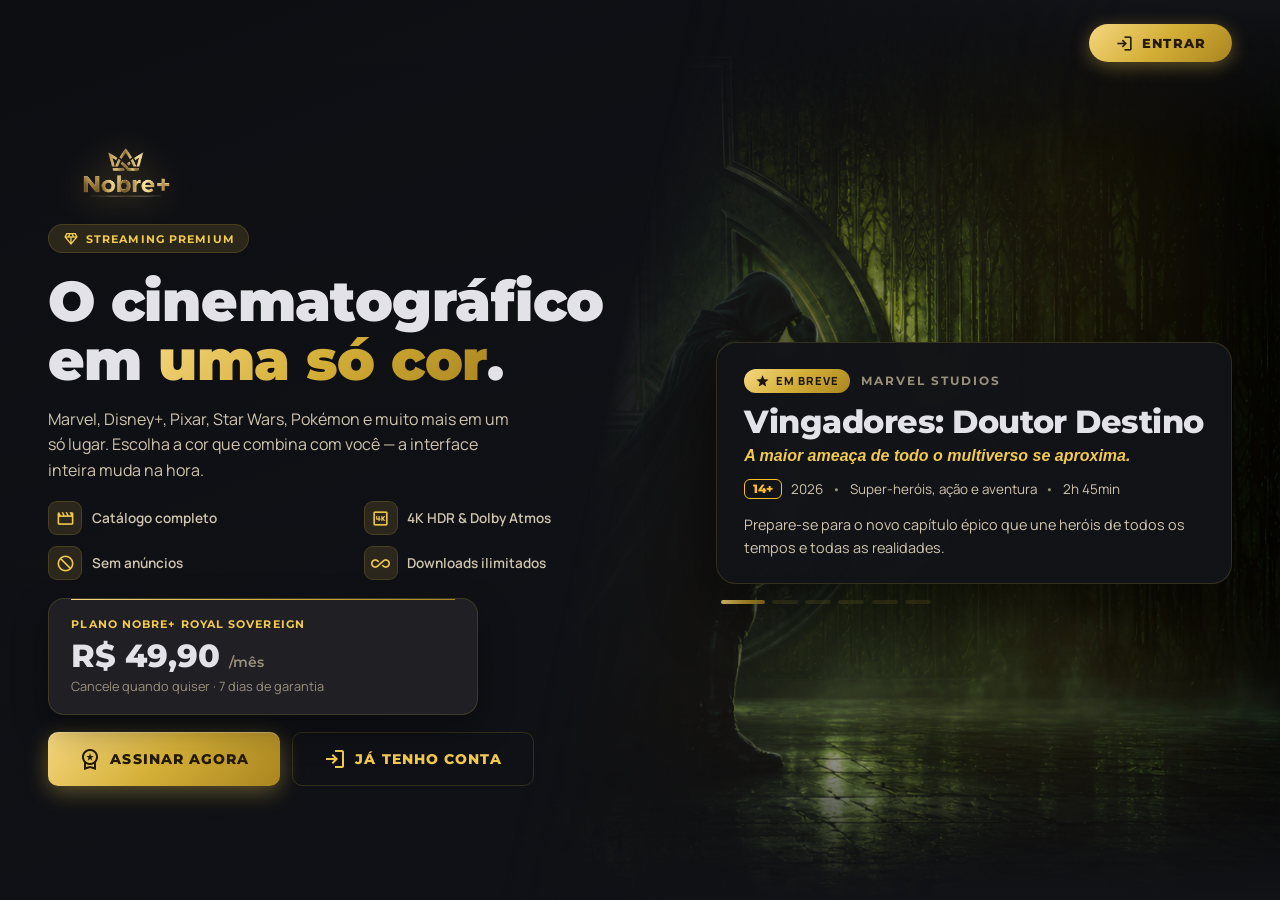
==== commit 21c31dfc: "Add files via upload" ====
--- a/index.html
+++ b/index.html
@@ -1,4 +1,4 @@
-<!DOCTYPE html>
+﻿<!DOCTYPE html>
 <html lang="pt-BR">
 <head>
     <meta charset="UTF-8">
@@ -9,7 +9,7 @@
     <link href="https://fonts.googleapis.com/css2?family=Manrope:wght@300;400;500;600;700;800&family=Montserrat:wght@400;500;600;700;800;900&display=swap" rel="stylesheet">
     <link href="https://fonts.googleapis.com/css2?family=Material+Symbols+Outlined:wght,FILL@100..700,0..1&display=swap" rel="stylesheet">
     <link rel="stylesheet" href="https://cdnjs.cloudflare.com/ajax/libs/font-awesome/6.4.0/css/all.min.css">
-    <link rel="stylesheet" href="style.css?v=4">
+    <link rel="stylesheet" href="style.css?v=8">
 </head>
 <body>
 
@@ -40,7 +40,7 @@
         </div>
     </nav>
 
-    <!-- MENU MOBILE (HAMBÃšRGUER) -->
+    <!-- MENU MOBILE (HAMBÚRGUER) -->
     <div class="mobile-menu" id="mobileMenu">
         <a href="#" class="active"><span class="material-symbols-outlined">home</span> Início</a>
         <a href="#"><span class="material-symbols-outlined">bolt</span> Ao Vivo</a>
@@ -66,7 +66,7 @@
                 <button class="search-clear-btn" id="searchClearBtn" title="Limpar"><span class="material-symbols-outlined">close</span></button>
             </div>
 
-            <!-- HISTÃ“RICO DE BUSCA -->
+            <!-- HISTÓRICO DE BUSCA -->
             <div class="search-history" id="searchHistory">
                 <div class="search-history-header">
                     <span>Buscas recentes</span>
@@ -87,22 +87,14 @@
     <!-- TAB BAR (Pill / Cápsula) -->
     <div class="tab-bar">
         <button class="tab-btn active" data-tab="paravoce">Para Você</button>
-        <button class="tab-btn" data-tab="disneyplus" title="Disney+">
-            <svg class="tab-logo tab-logo-disney" viewBox="0 0 110 40" fill="currentColor">
-                <path d="M26.2 19.3c-.4-.1-.8-.1-1.2-.1-3.6 0-5.8 2.3-5.8 5.7 0 3.7 2.6 5.8 6.3 5.8 3.5 0 5.9-2.1 5.9-5.6 0-3.6-2.3-5.7-5.2-5.8zm-1.1 9.4c-2.3 0-3.8-1.5-3.8-3.8 0-2.2 1.4-3.7 3.7-3.7.3 0 .6 0 .9.1.1.4.1.8.1 1.2 0 3.8-1 6.2-.9 6.2zm19.8-12.8h-2.5v14.5h2.5V15.9zm13.4 8.7c-2.5 0-4.3 1.3-4.3 3.4 0 2 1.5 3 3.8 3 2.5 0 4.1-1.2 4.1-3.3 0-2-1.7-3.1-3.6-3.1zm-4.3-1.6c1.1-1.1 2.8-1.7 4.6-1.7 3.9 0 6.3 2.4 6.3 6.1 0 3.8-2.6 6.3-6.8 6.3-3.9 0-6.4-2.4-6.4-6.1 0-1.8.8-3.5 2.3-4.6zm19.4 1.9c0-1.4-.9-2.2-2.4-2.2-1.8 0-3.2 1.1-3.2 2.6 0 1.5 1.2 2.3 3.1 2.8 3.2.8 5 2 5 4.7 0 3.2-2.7 5.1-6.1 5.1-3.4 0-5.9-1.7-5.9-4.5h2.6c0 1.6 1.3 2.5 3.3 2.5 2 0 3.4-1 3.4-2.7 0-1.5-1.1-2.2-3.1-2.8-3-.8-4.9-1.9-4.9-4.6 0-2.8 2.4-4.8 5.7-4.8 3.1 0 5.2 1.7 5.4 4.1h-2.9v-.2zm16.5-9.1v6.9h-4.3v2.3h4.3v8.5c0 2.6 1.3 3.9 3.8 3.9.9 0 1.8-.2 2.3-.5v-2.3c-.4.2-.9.3-1.4.3-1.3 0-1.9-.7-1.9-2v-7.9h3.7v-2.3h-3.7v-6.9h-2.8zm11 11.2h3.5v-3.8h2.6v3.8h3.5v2.5h-3.5v3.8h-2.6v-3.8h-3.5v-2.5zM11.6 12.8C6 13.5 1.5 18 1.5 23.6c0 6.3 5.3 11.4 11.8 11.4 5.3 0 9.8-3.5 11.2-8.3-2.1.8-4.5 1.3-7 1.3-6.2 0-10.7-3.9-10.7-9.5 0-3 1.4-5.7 3.7-7.4-1.5-.7-3.3-1-5.1-.9.4.5.8 1.1 1.2 1.7.3.3.4.7.2 1z"/>
-            </svg>
-        </button>
-        <button class="tab-btn" data-tab="pokemon" title="Pokémon">
-            <span style="font-family:'Impact',sans-serif;font-weight:900;letter-spacing:1px;font-size:0.95rem;">POKÉMON</span>
-        </button>
         <button class="tab-btn" data-tab="shows" title="Shows">
             <span class="material-symbols-outlined tab-icon-show">music_note</span>
             <span>Shows</span>
         </button>
-    </div>
+    </div>
 
     <main>
-        <!-- ========== ABA: PARA VOCÃŠ ========== -->
+        <!-- ========== ABA: PARA VOCÊ ========== -->
         <div class="tab-content active" id="tab-paravoce">
             <section class="carousel-section">
                 <div class="carousel-container" id="carouselContainer"></div>
@@ -126,6 +118,7 @@
             <section class="carousel-section">
                 <div class="carousel-container" id="disneyCarouselContainer"></div>
                 <div class="carousel-dots" id="disneyCarouselDots"></div>
+                
             </section>
 
             <section class="brand-hubs brand-hubs-disney">
@@ -133,13 +126,13 @@
                 <div class="brand-card" data-brand="pixar"><img class="brand-logo brand-logo-invert" src="https://thumb.wikimedia.org/wikipedia/commons/thumb/4/40/Pixar_logo.svg/1280px-Pixar_logo.svg.png" alt="Pixar"></div>
                 <div class="brand-card" data-brand="marvel"><img class="brand-logo" src="https://upload.wikimedia.org/wikipedia/commons/thumb/b/b9/Marvel_Logo.svg/1280px-Marvel_Logo.svg.png" alt="Marvel"></div>
                 <div class="brand-card" data-brand="starwars"><img class="brand-logo" src="https://thumb.wikimedia.org/wikipedia/commons/thumb/6/6c/Star_Wars_Logo.svg/1280px-Star_Wars_Logo.svg.png" alt="Star Wars"></div>
-                <div class="brand-card" data-brand="natgeo"><img class="brand-logo" src="https://upload.wikimedia.org/wikipedia/commons/thumb/f/fc/National_Geographic_logo.svg/1280px-National_Geographic_logo.svg.png" alt="National Geographic" class="brand-logo-natgeo"></div>
+                <div class="brand-card" data-brand="natgeo"><img class="brand-logo brand-logo-natgeo" src="https://thumb.wikimedia.org/wikipedia/commons/thumb/6/6a/National-Geographic-Logo.svg/1280px-National-Geographic-Logo.svg.png" alt="National Geographic"></div>
             </section>
 
             <div id="disneyDynamicSections"></div>
         </div>
 
-        <!-- ========== ABA: POKÃ‰MON ========== -->
+        <!-- ========== ABA: POKÉMON ========== -->
         <div class="tab-content" id="tab-pokemon">
             <section class="pokemon-tab-hero">
                 <div class="pokemon-tab-hero-bg">
@@ -170,6 +163,7 @@
                 <div class="pokemon-tab-hero-content">
                     <h1 class="shows-title">SHOWS</h1>
                     <p class="pokemon-subtitle">Os melhores concertos e apresentações musicais, só no Nobre+</p>
+                    <a href="detalhes.html?id=show-metallica" class="shows-featured-link"><span class="material-symbols-outlined">play_circle</span> Metallica: M72 World Tour</a>
                 </div>
             </section>
 
@@ -179,9 +173,9 @@
         </div>
     </main>
 
-    <script src="theme.js"></script>
-    <script src="movies-data.js"></script>
-    <script src="database.js"></script>
-    <script src="script.js"></script>
+    <script src="theme.js?v=5"></script>
+    <script src="movies-data.js?v=10"></script>
+    <script src="database.js?v=5"></script>
+    <script src="script.js?v=5"></script>
 </body>
 </html>
--- a/style.css
+++ b/style.css
@@ -35,6 +35,10 @@
     --accent: #d4af37;
     --accent-contrast: #241a00;
     --radius: 8px;
+
+    /* Mensagens (redefinidos por theme.js em cada modo) */
+    --color-error: #ff6b6b;
+    --color-success: #2fbf71;
 
     /* Sistema Tipográfico */
     --font-headline: 'Montserrat', -apple-system, BlinkMacSystemFont, 'Segoe UI', Roboto, sans-serif;
@@ -91,7 +95,6 @@
 .section-title,
 .detail-title,
 .modal-title,
-.login-logo,
 .logo,
 .search-header h2,
 .row-header h2,
@@ -109,12 +112,9 @@
 .badge,
 .tag,
 label,
-.login-form-group label,
 .detail-badge-tag,
 .filter-chip,
 .user-name,
-.login-submit-btn,
-.login-switch-btn,
 .hero-btn-details,
 .carousel-btn,
 .back-home-btn,
@@ -138,7 +138,6 @@
 .detail-overview,
 .detail-synopsis,
 .pokemon-subtitle,
-.login-subtitle,
 .search-input {
     font-family: var(--font-body);
 }
@@ -262,7 +261,7 @@
     opacity: 1;
 }
 
-/* MENU MOBILE (HAMBÃšRGUER) */
+/* MENU MOBILE (HAMBÚRGUER) */
 .mobile-menu {
     position: fixed;
     top: 0;
@@ -343,7 +342,7 @@
     color: var(--gold);
 }
 
-/* TAB BAR (CÃPSULA PILL) */
+/* TAB BAR (CÁPSULA PILL) */
 .tab-bar {
     display: flex;
     justify-content: center;
@@ -499,7 +498,7 @@
     pointer-events: none;
 }
 
-/* OVERLAY CONTEÃšDO DO HERO SLIDE */
+/* OVERLAY CONTEÚDO DO HERO SLIDE */
 .slide-content {
     position: absolute;
     bottom: 3.5rem;
@@ -615,7 +614,7 @@
     box-shadow: 0 6px 24px rgba(212, 175, 55, 0.4);
 }
 
-/* BOTÃ•ES DE NAVEGAÃ‡ÃƒO DO CARROSSEL (< e >) */
+/* BOTÕES DE NAVEGAÇÃO DO CARROSSEL (< e >) */
 .carousel-nav-arrow {
     position: absolute;
     top: 50%;
@@ -821,7 +820,7 @@
 .movie-row::-webkit-scrollbar { display: none; }
 .movie-row { scrollbar-width: none; -ms-overflow-style: none; }
 
-/* BOTÃ•ES DE SCROLL LATERAL (CHEVRONS) */
+/* BOTÕES DE SCROLL LATERAL (CHEVRONS) */
 .row-nav-btn {
     position: absolute;
     top: calc(50% - 0.5rem);
@@ -896,7 +895,7 @@
     transition: opacity 0.4s ease;
 }
 
-/* CONTAINER DE VÃDEO / TRAILER */
+/* CONTAINER DE VÍDEO / TRAILER */
 .video-container {
     position: absolute;
     top: 0;
@@ -919,11 +918,11 @@
     width: 100%;
     height: 100%;
     border: none;
-    transform: scale(1.4); /* Esconde os botÃµes e barras do player do YouTube */
+    transform: scale(1.4); /* Esconde os botões e barras do player do YouTube */
     pointer-events: none;
 }
 
-/* INFORMAÃ‡Ã•ES E BADGES */
+/* INFORMAÇÕES E BADGES */
 .card-overlay {
     position: absolute;
     bottom: 0;
@@ -1111,7 +1110,7 @@
 }
 
 /* ==========================================
-   BOTÃƒO DE LOGOUT NA NAVBAR
+   BOTÃO DE LOGOUT NA NAVBAR
    ========================================== */
 .nav-logout-btn {
     background: transparent;
@@ -1133,251 +1132,1014 @@
 }
 
 /* ==========================================
-   PÃGINA DE LOGIN / CADASTRO
+   LP / LANDING CINEMÁTICA
    ========================================== */
-.login-body {
+.lp-body {
+    min-height: 100vh;
+    display: flex;
+    flex-direction: column;
     background: var(--bg-dark);
-    min-height: 100vh;
+    overflow-x: hidden;
+    font-family: var(--font-body);
+    --lp-col: 620px;
+    --lp-pad: 3rem;
+}
+
+/* Troca de cor de destaque sem reload, com transição suave.
+   :where() mantém a especificidade em 0 para não sobrescrever
+   as transitions específicas de cada componente. */
+.lp-body :where(*, *::before, *::after) {
+    transition: background-color 0.45s ease,
+                border-color 0.45s ease,
+                color 0.45s ease,
+                box-shadow 0.45s ease;
+}
+
+.lp-cta-primary,
+.lp-cta-ghost,
+.lp-entrar-btn,
+.lp-account-trigger,
+.lp-auth-close,
+.lp-submit-btn {
+    transition: background-color 0.45s ease,
+                border-color 0.45s ease,
+                color 0.45s ease,
+                box-shadow 0.45s ease,
+                transform 0.25s ease,
+                filter 0.25s ease;
+}
+
+/* ---------- TOPO ---------- */
+.lp-topbar {
+    position: relative;
+    z-index: 20;
+    display: flex;
+    justify-content: flex-end;
+    align-items: center;
+    gap: 0.75rem;
+    padding: 1.5rem 3rem;
+}
+
+.lp-entrar-btn {
+    display: inline-flex;
+    align-items: center;
+    gap: 0.5rem;
+    padding: 0.6rem 1.6rem;
+    background: var(--gold-gradient);
+    color: var(--accent-contrast);
+    border: none;
+    border-radius: 999px;
+    font-family: var(--font-label);
+    font-size: 0.8rem;
+    font-weight: 800;
+    letter-spacing: 0.1em;
+    text-transform: uppercase;
+    cursor: pointer;
+    box-shadow: 0 4px 18px var(--gold-glow);
+}
+
+.lp-entrar-btn:hover {
+    filter: brightness(1.1);
+    transform: translateY(-1px);
+    box-shadow: 0 6px 24px var(--gold-glow);
+}
+
+.lp-entrar-btn .material-symbols-outlined {
+    font-size: 19px;
+}
+
+/* ---------- DIVISÃO ---------- */
+.lp-split {
+    position: relative;
+    z-index: 1;
+    flex: 1;
+    display: flex;
+    align-items: center;
+    justify-content: space-between;
+    gap: 3rem;
+    padding: 0 var(--lp-pad) 3.5rem;
+}
+
+/* ---------- COLUNA ESQUERDA ---------- */
+.lp-col-left {
+    display: flex;
+    flex-direction: column;
+    align-items: flex-start;
+    gap: 1.1rem;
+    width: 100%;
+    max-width: var(--lp-col);
+}
+
+.lp-logo {
+    height: 62px;
+    width: auto;
+    object-fit: contain;
+    filter: drop-shadow(0 4px 18px var(--gold-glow));
+}
+
+.lp-badge {
+    display: inline-flex;
+    align-items: center;
+    gap: 0.45rem;
+    background: var(--gold-glow-subtle);
+    border: 1px solid var(--border-subtle);
+    color: var(--gold);
+    font-family: var(--font-label);
+    font-size: 0.7rem;
+    font-weight: 700;
+    text-transform: uppercase;
+    letter-spacing: 0.1em;
+    padding: 0.35rem 0.85rem;
+    border-radius: 999px;
+}
+
+.lp-badge .material-symbols-outlined {
+    font-size: 16px;
+}
+
+.lp-headline {
+    font-family: var(--font-headline);
+    font-size: clamp(2.3rem, 4.4vw, 3.9rem);
+    font-weight: 900;
+    line-height: 1.05;
+    letter-spacing: -0.01em;
+    color: var(--text-light);
+    margin: 0;
+}
+
+.lp-headline em {
+    font-style: normal;
+    background: var(--gold-gradient);
+    -webkit-background-clip: text;
+    background-clip: text;
+    -webkit-text-fill-color: transparent;
+    color: var(--gold);
+}
+
+.lp-sub {
+    font-size: 1rem;
+    line-height: 1.6;
+    color: var(--text-muted);
+    max-width: 48ch;
+    margin: 0;
+}
+
+.lp-features {
+    list-style: none;
+    padding: 0;
+    margin: 0;
+    display: grid;
+    grid-template-columns: repeat(2, minmax(0, 1fr));
+    gap: 0.7rem;
+    width: 100%;
+}
+
+.lp-feature {
+    display: flex;
+    align-items: center;
+    gap: 0.6rem;
+    font-size: 0.85rem;
+    font-weight: 600;
+    color: var(--text-muted);
+}
+
+.lp-feature .material-symbols-outlined {
+    flex: 0 0 34px;
+    width: 34px;
+    height: 34px;
     display: flex;
     align-items: center;
     justify-content: center;
-    overflow: hidden;
-}
-
-.login-wrapper {
-    position: relative;
-    width: 100%;
-    min-height: 100vh;
-    display: flex;
-    align-items: center;
-    justify-content: center;
-    padding: 2rem;
-}
-
-.login-backdrop {
-    position: fixed;
-    top: 0;
-    left: 0;
-    width: 100%;
-    height: 100%;
-    background:
-        radial-gradient(circle at 50% -15%, rgba(212, 175, 55, 0.16) 0%, transparent 55%),
-        radial-gradient(circle at 10% 85%, rgba(35, 27, 10, 0.45) 0%, transparent 50%),
-        radial-gradient(circle at 90% 90%, rgba(26, 22, 12, 0.4) 0%, transparent 50%);
-    z-index: 0;
-    pointer-events: none;
-}
-
-.login-card {
-    position: relative;
-    z-index: 1;
-    width: 100%;
-    max-width: 460px;
-    background: rgba(20, 21, 27, 0.95);
-    backdrop-filter: blur(20px);
-    -webkit-backdrop-filter: blur(20px);
+    border-radius: 9px;
+    background: var(--gold-glow-subtle);
+    border: 1px solid var(--border-subtle);
+    color: var(--gold);
+    font-size: 19px;
+}
+
+.lp-plan {
+    position: relative;
+    width: 100%;
+    max-width: 430px;
+    background: var(--bg-card);
     border: 1px solid var(--border-subtle);
     border-radius: 16px;
-    padding: 2.75rem 2.5rem;
-    box-shadow: 0 20px 50px rgba(0, 0, 0, 0.8), 0 0 45px rgba(212, 175, 55, 0.12);
-    transition: border-color 0.3s ease;
-}
-
-.login-card:hover {
-    border-color: rgba(212, 175, 55, 0.4);
-}
-
-.login-header {
+    padding: 1.15rem 1.4rem;
+    box-shadow: 0 14px 34px rgba(0, 0, 0, 0.35);
+}
+
+.lp-plan::before {
+    content: '';
+    position: absolute;
+    top: 0;
+    left: 1.4rem;
+    right: 1.4rem;
+    height: 1px;
+    background: var(--gold-gradient);
+}
+
+.lp-plan-badge {
+    display: block;
+    font-family: var(--font-label);
+    font-size: 0.68rem;
+    font-weight: 700;
+    text-transform: uppercase;
+    letter-spacing: 0.1em;
+    color: var(--gold);
+}
+
+.lp-plan-price {
+    font-family: var(--font-headline);
+    font-size: 2rem;
+    font-weight: 800;
+    color: var(--text-light);
+    margin-top: 0.3rem;
+}
+
+.lp-plan-price small {
+    font-size: 0.85rem;
+    font-weight: 600;
+    color: var(--text-subtle);
+}
+
+.lp-plan-note {
+    font-size: 0.8rem;
+    color: var(--text-subtle);
+    margin-top: 0.15rem;
+}
+
+.lp-cta-row {
+    display: flex;
+    flex-wrap: wrap;
+    gap: 0.75rem;
+}
+
+.lp-cta-primary,
+.lp-cta-ghost {
+    display: inline-flex;
+    align-items: center;
+    justify-content: center;
+    gap: 0.5rem;
+    padding: 0.85rem 1.9rem;
+    border-radius: 10px;
+    font-family: var(--font-label);
+    font-size: 0.85rem;
+    font-weight: 800;
+    letter-spacing: 0.08em;
+    text-transform: uppercase;
+    text-decoration: none;
+    cursor: pointer;
+}
+
+.lp-cta-primary {
+    background: var(--gold-gradient);
+    color: var(--accent-contrast);
+    border: none;
+    box-shadow: 0 6px 22px var(--gold-glow), inset 0 1px 0 rgba(255, 255, 255, 0.3);
+}
+
+.lp-cta-primary:hover {
+    filter: brightness(1.1);
+    transform: translateY(-2px);
+    box-shadow: 0 10px 30px var(--gold-glow);
+}
+
+.lp-cta-ghost {
+    background: transparent;
+    color: var(--gold);
+    border: 1px solid var(--border-subtle);
+}
+
+.lp-cta-ghost:hover {
+    border-color: var(--gold);
+    background: var(--gold-glow-subtle);
+    transform: translateY(-2px);
+}
+
+/* ---------- FUNDO: FILME EM DESTAQUE ---------- */
+.lp-bg {
+    position: fixed;
+    inset: 0;
+    z-index: 0;
+    overflow: hidden;
+    pointer-events: none;
+    background: var(--bg-dark);
+    /* A imagem só aparece depois da coluna de login. A máscara acompanha a
+       largura real da coluna (px) em vez de um %, para não invadir o texto
+       entre 1081px e 1600px de largura. */
+    -webkit-mask-image: linear-gradient(102deg, transparent calc(var(--lp-pad) + var(--lp-col) + 8px), #000 calc(var(--lp-pad) + var(--lp-col) + 440px));
+    mask-image: linear-gradient(102deg, transparent calc(var(--lp-pad) + var(--lp-col) + 8px), #000 calc(var(--lp-pad) + var(--lp-col) + 440px));
+}
+
+/* Duas camadas alternadas para o cross-fade entre filmes */
+.lp-bg-layer {
+    position: absolute;
+    inset: 0;
+    background-size: cover;
+    background-position: 78% 50%;
+    opacity: 0;
+    transform: scale(1.06);
+    transition: opacity 1.1s ease, transform 7s linear;
+    will-change: opacity, transform;
+}
+
+.lp-bg-layer.on {
+    opacity: 1;
+    transform: scale(1);
+}
+
+@keyframes lpGlow {
+    0%, 100% { opacity: 0.24; transform: scale(1); }
+    50% { opacity: 0.5; transform: scale(1.12); }
+}
+
+.lp-bg-glow {
+    position: absolute;
+    top: 8%;
+    right: 6%;
+    width: 62%;
+    height: 84%;
+    background: var(--gold-glow);
+    filter: blur(90px);
+    opacity: 0.3;
+    animation: lpGlow 7s ease-in-out infinite;
+}
+
+/* Escurece as bordas para o texto ficar legivel. A arte precisa ficar
+   visivel no miolo, entao nao ha escurecimento radial sobre ela: quem
+   garante o contraste do destaque e o proprio fundo de vidro do cartao. */
+.lp-bg-scrim {
+    position: absolute;
+    inset: 0;
+    background:
+        linear-gradient(to right, var(--bg-dark) 0%, transparent 38%),
+        linear-gradient(to bottom, var(--bg-dark) 0%, transparent 17%),
+        linear-gradient(to top, var(--bg-dark) 0%, transparent 20%);
+}
+
+/* ---------- DESTAQUE ---------- */
+.lp-featured {
+    position: relative;
+    z-index: 2;
+    width: min(48%, 580px);
+    margin-left: auto;
+    padding: 1.5rem 0 0.5rem;
+}
+
+.lp-featured-inner {
+    position: relative;
+    padding: 1.6rem 1.7rem 1.5rem;
+    border-radius: 20px;
+    border: 1px solid var(--border-subtle);
+    /* Quase opaco: garante leitura sobre qualquer arte sem depender do
+       backdrop-filter (que nao e confiavel em renderizacao por software). */
+    background:
+        linear-gradient(155deg,
+            color-mix(in srgb, var(--gold-glow-subtle) 0%, transparent 100%),
+            color-mix(in srgb, var(--gold-glow-subtle) 0%, transparent 100%)),
+        linear-gradient(155deg,
+            color-mix(in srgb, var(--bg-dark) 97%, transparent) 0%,
+            color-mix(in srgb, var(--bg-dark) 98%, transparent) 100%);
+    backdrop-filter: blur(16px) saturate(1.1);
+    -webkit-backdrop-filter: blur(16px) saturate(1.1);
+    box-shadow: 0 26px 60px rgba(0, 0, 0, 0.55);
+}
+
+.lp-featured-top {
+    display: flex;
+    align-items: center;
+    gap: 0.7rem;
+    flex-wrap: wrap;
+    margin-bottom: 0.7rem;
+}
+
+.lp-featured-badge {
+    display: inline-flex;
+    align-items: center;
+    gap: 0.35rem;
+    padding: 0.28rem 0.7rem;
+    border-radius: 999px;
+    background: var(--gold-gradient);
+    color: #1c1608;
+    font-family: var(--font-label);
+    font-size: 0.7rem;
+    font-weight: 800;
+    letter-spacing: 0.09em;
+    text-transform: uppercase;
+}
+
+.lp-featured-badge .material-symbols-outlined {
+    font-size: 15px;
+    font-variation-settings: 'FILL' 1;
+}
+
+.lp-featured-brand {
+    font-family: var(--font-label);
+    font-size: 0.78rem;
+    font-weight: 700;
+    letter-spacing: 0.16em;
+    text-transform: uppercase;
+    color: var(--text-subtle);
+}
+
+.lp-featured-title {
+    font-family: var(--font-headline);
+    font-size: clamp(1.7rem, 2.5vw, 2.35rem);
+    font-weight: 800;
+    line-height: 1.12;
+    letter-spacing: -0.015em;
+    color: var(--text-light);
+    text-wrap: balance;
+}
+
+.lp-featured-tagline {
+    margin-top: 0.45rem;
+    font-family: var(--font-label);
+    font-size: 1rem;
+    font-weight: 600;
+    font-style: italic;
+    color: var(--gold);
+}
+
+.lp-featured-meta {
+    display: flex;
+    align-items: center;
+    gap: 0.55rem;
+    flex-wrap: wrap;
+    margin-top: 0.85rem;
+    font-size: 0.84rem;
+    color: var(--text-muted);
+}
+
+.lp-featured-age {
+    padding: 0.12rem 0.5rem;
+    border-radius: 6px;
+    border: 1px solid currentColor;
+    font-family: var(--font-label);
+    font-size: 0.76rem;
+    font-weight: 800;
+}
+
+.lp-featured-age.l    { color: #34d399; }
+.lp-featured-age.r12  { color: #38bdf8; }
+.lp-featured-age.r14  { color: #fbbf24; }
+.lp-featured-age.r16  { color: #fb7185; }
+.lp-featured-age.r18  { color: #fb7185; }
+
+.lp-featured-dot-sep {
+    color: var(--text-subtle);
+}
+
+.lp-featured-desc {
+    margin-top: 0.85rem;
+    font-size: 0.9rem;
+    line-height: 1.6;
+    color: var(--text-muted);
+}
+
+/* Troca de slide: o conteúdo faz um fade curto */
+.lp-featured-inner.swap {
+    animation: lpFeatSwap 0.55s ease;
+}
+
+@keyframes lpFeatSwap {
+    0%   { opacity: 0; transform: translateY(10px); }
+    100% { opacity: 1; transform: translateY(0); }
+}
+
+.lp-featured-dots {
+    display: flex;
+    align-items: center;
+    gap: 0.45rem;
+    margin-top: 1rem;
+    padding-left: 0.3rem;
+}
+
+.lp-featured-dots button {
+    width: 26px;
+    height: 4px;
+    padding: 0;
+    border: none;
+    border-radius: 999px;
+    background: var(--border-subtle);
+    cursor: pointer;
+    transition: background-color 0.35s ease, width 0.35s ease;
+}
+
+.lp-featured-dots button:hover {
+    background: var(--gold-dark);
+}
+
+.lp-featured-dots button.active {
+    width: 44px;
+    background: var(--gold-gradient);
+}
+
+/* ---------- MENU DE CONTA ---------- */
+.lp-account {
+    position: relative;
+}
+
+.lp-account-trigger {
+    display: flex;
+    align-items: center;
+    gap: 0.55rem;
+    background: var(--surface-glass);
+    border: 1px solid var(--border-subtle);
+    border-radius: 999px;
+    padding: 0.35rem 0.85rem 0.35rem 0.35rem;
+    color: var(--text-light);
+    font-family: var(--font-label);
+    font-size: 0.82rem;
+    font-weight: 700;
+    cursor: pointer;
+    backdrop-filter: blur(12px);
+    -webkit-backdrop-filter: blur(12px);
+}
+
+.lp-account-trigger:hover {
+    border-color: var(--gold);
+    box-shadow: 0 0 18px var(--gold-glow-subtle);
+}
+
+.lp-account-avatar {
+    width: 30px;
+    height: 30px;
+    border-radius: 50%;
+    object-fit: cover;
+    background: var(--bg-elevated);
+    border: 1px solid var(--border-subtle);
+}
+
+.lp-account-trigger .material-symbols-outlined {
+    font-size: 20px;
+    color: var(--text-subtle);
+}
+
+.lp-dropdown {
+    position: absolute;
+    top: calc(100% + 0.5rem);
+    right: 0;
+    min-width: 236px;
+    background: var(--bg-card);
+    border: 1px solid var(--border-subtle);
+    border-radius: 14px;
+    padding: 0.45rem;
+    box-shadow: 0 20px 45px rgba(0, 0, 0, 0.6);
+    display: none;
+    z-index: 40;
+}
+
+.lp-dropdown.open {
+    display: block;
+    animation: tabFadeIn 0.2s ease;
+}
+
+.lp-dropdown-head {
+    padding: 0.55rem 0.7rem 0.6rem;
+    border-bottom: 1px solid var(--border-subtle);
+    margin-bottom: 0.35rem;
+}
+
+.lp-dropdown-head strong {
+    display: block;
+    font-family: var(--font-label);
+    font-size: 0.88rem;
+    color: var(--text-light);
+    overflow: hidden;
+    text-overflow: ellipsis;
+    white-space: nowrap;
+}
+
+.lp-dropdown-head span {
+    display: block;
+    font-size: 0.74rem;
+    color: var(--text-subtle);
+    overflow: hidden;
+    text-overflow: ellipsis;
+    white-space: nowrap;
+}
+
+.lp-dropdown-sep {
+    height: 1px;
+    background: var(--border-subtle);
+    margin: 0.35rem 0.2rem;
+}
+
+.lp-dropdown a,
+.lp-dropdown button {
+    display: flex;
+    align-items: center;
+    gap: 0.6rem;
+    width: 100%;
+    padding: 0.6rem 0.7rem;
+    background: none;
+    border: none;
+    border-radius: 9px;
+    color: var(--text-muted);
+    font-family: var(--font-body);
+    font-size: 0.88rem;
+    font-weight: 600;
+    text-decoration: none;
+    text-align: left;
+    cursor: pointer;
+}
+
+.lp-dropdown a:hover,
+.lp-dropdown button:hover {
+    background: var(--bg-elevated);
+    color: var(--text-light);
+}
+
+.lp-dropdown .material-symbols-outlined {
+    font-size: 19px;
+    color: var(--text-subtle);
+}
+
+.lp-dropdown .lp-logout {
+    color: var(--color-error);
+}
+
+.lp-dropdown .lp-logout:hover {
+    background: var(--bg-elevated);
+    color: var(--color-error);
+}
+
+.lp-dropdown .lp-logout .material-symbols-outlined {
+    color: var(--color-error);
+}
+
+/* ==========================================
+   LP / MODAL DE AUTENTICAÇÃO
+   ========================================== */
+.lp-auth-overlay {
+    position: fixed;
+    inset: 0;
+    z-index: 3000;
+    display: none;
+    align-items: center;
+    justify-content: center;
+    padding: 1.5rem;
+    background: var(--surface-glass);
+    backdrop-filter: blur(14px);
+    -webkit-backdrop-filter: blur(14px);
+    overflow-y: auto;
+}
+
+.lp-auth-overlay.active {
+    display: flex;
+    animation: modalFadeIn 0.25s ease;
+}
+
+.lp-auth-modal {
+    position: relative;
+    width: 100%;
+    max-width: 440px;
+    background: var(--bg-card);
+    border: 1px solid var(--border-subtle);
+    border-radius: 18px;
+    padding: 2.25rem 2.25rem 1.75rem;
+    box-shadow: 0 30px 70px rgba(0, 0, 0, 0.7), 0 0 50px var(--gold-glow-subtle);
+    animation: tabFadeIn 0.3s ease;
+}
+
+.lp-auth-close {
+    position: absolute;
+    top: 0.9rem;
+    right: 0.9rem;
+    width: 36px;
+    height: 36px;
+    border-radius: 50%;
+    background: var(--bg-elevated);
+    border: 1px solid var(--border-subtle);
+    color: var(--text-subtle);
+    display: flex;
+    align-items: center;
+    justify-content: center;
+    cursor: pointer;
+}
+
+.lp-auth-close:hover {
+    color: var(--gold);
+    border-color: var(--gold);
+}
+
+.lp-auth-close .material-symbols-outlined {
+    font-size: 20px;
+}
+
+.lp-auth-head {
     text-align: center;
-    margin-bottom: 2rem;
-}
-
-.login-logo {
-    font-family: var(--font-headline);
-    font-size: 2.8rem;
-    font-weight: 900;
-    letter-spacing: 2px;
-    background: linear-gradient(135deg, var(--color-secondary) 0%, var(--color-primary) 50%, var(--color-tertiary) 100%);
-    -webkit-background-clip: text;
-    -webkit-text-fill-color: transparent;
-    text-shadow: 0 0 24px rgba(212, 175, 55, 0.35);
-}
-
-.login-plus {
-    color: var(--color-secondary);
-}
-
-.login-subtitle {
-    font-size: 0.95rem;
-    color: rgba(255, 255, 255, 0.6);
-    margin-top: 0.4rem;
-    font-weight: 500;
-}
-
-.login-form {
+    margin-bottom: 1.5rem;
+}
+
+.lp-auth-head img {
+    height: 52px;
+    width: auto;
+    object-fit: contain;
+    filter: drop-shadow(0 4px 16px var(--gold-glow));
+}
+
+.lp-auth-head p {
+    margin: 0.5rem 0 0;
+    font-size: 0.9rem;
+    color: var(--text-muted);
+}
+
+.lp-auth-tabs {
+    display: grid;
+    grid-template-columns: 1fr 1fr;
+    gap: 0.25rem;
+    padding: 0.3rem;
+    background: var(--bg-canvas);
+    border: 1px solid var(--border-subtle);
+    border-radius: 12px;
+    margin-bottom: 1.75rem;
+}
+
+.lp-auth-tab {
+    padding: 0.6rem 0.5rem;
+    border: none;
+    border-radius: 9px;
+    background: transparent;
+    color: var(--text-subtle);
+    font-family: var(--font-label);
+    font-size: 0.82rem;
+    font-weight: 700;
+    letter-spacing: 0.04em;
+    text-transform: uppercase;
+    cursor: pointer;
+}
+
+.lp-auth-tab:hover {
+    color: var(--text-light);
+}
+
+.lp-auth-tab.active {
+    background: var(--gold-gradient);
+    color: var(--accent-contrast);
+    box-shadow: 0 2px 12px var(--gold-glow);
+}
+
+.lp-form {
     display: none;
 }
 
-.login-form.active {
+.lp-form.active {
     display: block;
     animation: tabFadeIn 0.3s ease;
 }
 
-.login-form-group {
-    margin-bottom: 1.2rem;
-}
-
-.login-form-group label {
+.lp-form-group {
+    margin-bottom: 1.1rem;
+}
+
+.lp-form-group label {
     display: block;
-    font-size: 0.8rem;
+    font-family: var(--font-label);
+    font-size: 0.72rem;
     font-weight: 700;
-    color: rgba(255, 255, 255, 0.7);
+    color: var(--text-muted);
     margin-bottom: 0.4rem;
-    letter-spacing: 0.5px;
+    letter-spacing: 0.08em;
     text-transform: uppercase;
 }
 
-.login-input-wrap {
+.lp-input-wrap {
     position: relative;
     display: flex;
     align-items: center;
     background: var(--bg-canvas);
-    border: 1px solid rgba(56, 51, 37, 0.7);
-    border-radius: 8px;
+    border: 1px solid var(--border-subtle);
+    border-radius: 10px;
     padding: 0 1rem;
-    transition: all 0.25s ease;
-}
-
-.login-input-wrap:focus-within {
-    border-color: var(--gold-dark);
-    background: rgba(212, 175, 55, 0.06);
-    box-shadow: 0 0 0 1px var(--gold-dark), 0 0 12px var(--gold-glow-subtle);
-}
-
-.login-input-wrap i {
-    color: rgba(255, 255, 255, 0.4);
-    font-size: 0.95rem;
+    transition: background-color 0.45s ease, border-color 0.45s ease, box-shadow 0.45s ease;
+}
+
+.lp-input-wrap:focus-within {
+    border-color: var(--border-focus);
+    background: var(--gold-glow-subtle);
+    box-shadow: 0 0 0 3px var(--gold-glow-subtle);
+}
+
+.lp-input-wrap .material-symbols-outlined {
+    flex: 0 0 auto;
+    font-size: 20px;
+    color: var(--text-subtle);
     margin-right: 0.75rem;
-}
-
-.login-input-wrap input {
+    transition: color 0.25s ease;
+}
+
+.lp-input-wrap:focus-within .material-symbols-outlined {
+    color: var(--gold);
+}
+
+.lp-input-wrap input {
     flex: 1;
+    min-width: 0;
     background: transparent;
     border: none;
     outline: none;
-    color: #f9f9f9;
+    color: var(--text-light);
+    font-family: var(--font-body);
     font-size: 0.95rem;
     padding: 0.85rem 0;
     font-weight: 500;
 }
 
-.login-input-wrap input::placeholder {
-    color: rgba(255, 255, 255, 0.3);
-}
-
-.toggle-password {
+.lp-input-wrap input::placeholder {
+    color: var(--text-subtle);
+}
+
+.lp-toggle-password {
     background: none;
     border: none;
-    color: rgba(255, 255, 255, 0.4);
+    color: var(--text-subtle);
     cursor: pointer;
     padding: 0.3rem;
-    font-size: 0.9rem;
+    display: flex;
+    align-items: center;
     transition: color 0.2s ease;
 }
 
-.toggle-password:hover {
-    color: rgba(255, 255, 255, 0.8);
-}
-
-.login-error {
-    color: #ff4444;
+.lp-toggle-password:hover {
+    color: var(--gold);
+}
+
+.lp-toggle-password .material-symbols-outlined {
+    font-size: 20px;
+}
+
+.lp-form-msg {
     font-size: 0.85rem;
     font-weight: 600;
     min-height: 1.2rem;
-    margin-bottom: 0.5rem;
+    margin-bottom: 0.6rem;
     text-align: center;
 }
 
-.login-success {
-    color: #00cc66;
-    font-size: 0.85rem;
-    font-weight: 600;
-    min-height: 1.2rem;
-    margin-bottom: 0.5rem;
-    text-align: center;
-}
-
-.login-submit-btn {
+.lp-form-error {
+    color: var(--color-error);
+}
+
+.lp-form-success {
+    color: var(--color-success);
+}
+
+.lp-submit-btn {
     width: 100%;
     padding: 0.9rem;
     background: var(--gold-gradient);
     border: none;
-    border-radius: 8px;
+    border-radius: 10px;
     color: var(--accent-contrast);
+    font-family: var(--font-label);
     font-size: 0.9rem;
     font-weight: 800;
     letter-spacing: 0.08em;
+    text-transform: uppercase;
     cursor: pointer;
     display: flex;
     align-items: center;
     justify-content: center;
     gap: 0.6rem;
-    font-family: var(--font-label);
     box-shadow: 0 4px 20px var(--gold-glow), inset 0 1px 0 rgba(255, 255, 255, 0.3);
-    transition: all 0.25s ease;
-    margin-top: 0.5rem;
-}
-
-.login-submit-btn:hover {
+    margin-top: 0.4rem;
+}
+
+.lp-submit-btn:hover {
     filter: brightness(1.1);
     transform: translateY(-1px);
-    box-shadow: 0 6px 26px rgba(212, 175, 55, 0.45);
-}
-
-.login-submit-btn.register-btn {
-    background: var(--gold-gradient);
-}
-
-.login-submit-btn.register-btn:hover {
-    filter: brightness(1.1);
-    box-shadow: 0 6px 26px rgba(230, 198, 112, 0.55);
-}
-
-.login-switch-text {
+    box-shadow: 0 6px 26px var(--gold-glow);
+}
+
+.lp-submit-btn .material-symbols-outlined {
+    font-size: 20px;
+}
+
+.lp-form-foot {
     text-align: center;
-    color: rgba(255, 255, 255, 0.5);
-    font-size: 0.88rem;
-    margin-top: 1.2rem;
-}
-
-.login-switch-btn {
+    color: var(--text-subtle);
+    font-size: 0.82rem;
+    margin-top: 1.25rem;
+}
+
+.lp-form-foot button {
     background: none;
     border: none;
-    color: #d4af37;
+    color: var(--gold);
     font-weight: 700;
     cursor: pointer;
-    text-decoration: underline;
-    font-size: 0.88rem;
-    transition: color 0.2s ease;
-}
-
-.login-switch-btn:hover {
-    color: #f0d060;
-}
-
-@media (max-width: 600px) {
-    .login-card {
-        padding: 2rem 1.5rem;
-        border-radius: 14px;
+    font-size: 0.82rem;
+    font-family: var(--font-body);
+    padding: 0;
+}
+
+.lp-form-foot button:hover {
+    color: var(--gold-bright);
+}
+
+/* ---------- RESPONSIVO ---------- */
+@media (max-width: 1080px) {
+    .lp-split {
+        flex-direction: column;
+        align-items: stretch;
+        justify-content: center;
+        gap: 1.75rem;
+        padding: 0 2rem 3rem;
     }
-    .login-wrapper {
-        padding: 1rem;
-        align-items: flex-start;
-        justify-content: center;
-        padding-top: 6vh;
+
+    .lp-col-left {
+        max-width: 100%;
     }
-    .login-logo {
-        font-size: 2.3rem;
+
+    .lp-featured {
+        width: 100%;
+        max-width: 620px;
+        margin: 0 auto;
+        padding-top: 0.5rem;
+    }
+
+    /* No tablet o texto ocupa a largura toda: o fundo vira uma lavagem
+       discreta, ancorada na base, para não competir com o texto. */
+    .lp-bg {
+        opacity: 0.4;
+        -webkit-mask-image: linear-gradient(to top, #000 0%, rgba(0, 0, 0, 0) 58%);
+        mask-image: linear-gradient(to top, #000 0%, rgba(0, 0, 0, 0) 58%);
+    }
+
+    .lp-bg-glow {
+        top: 6%;
+        right: 0;
+        width: 78%;
+        height: 88%;
+    }
+}
+
+@media (max-width: 620px) {
+    .lp-topbar {
+        padding: 1rem 1.25rem;
+    }
+
+    .lp-split {
+        padding: 0 1.25rem 2.5rem;
+    }
+
+    .lp-headline {
+        font-size: 2.1rem;
+    }
+
+    .lp-features {
+        grid-template-columns: minmax(0, 1fr);
+    }
+
+    .lp-cta-row {
+        width: 100%;
+    }
+
+    .lp-cta-primary,
+    .lp-cta-ghost {
+        flex: 1 1 100%;
+    }
+
+    .lp-auth-modal {
+        padding: 1.75rem 1.25rem 1.25rem;
+    }
+
+    .lp-featured-inner {
+        padding: 1.25rem 1.15rem 1.15rem;
+    }
+
+    .lp-featured-title {
+        font-size: 1.45rem;
+    }
+
+    .lp-featured-desc {
+        font-size: 0.85rem;
+    }
+
+    .lp-bg-layer {
+        background-position: 62% 50%;
+    }
+}
+
+@media (prefers-reduced-motion: reduce) {
+    .lp-body :where(*, *::before, *::after) {
+        transition: none;
+    }
+
+    .lp-cta-primary,
+    .lp-cta-ghost,
+    .lp-entrar-btn,
+    .lp-account-trigger,
+    .lp-auth-close,
+    .lp-submit-btn {
+        transition: none;
+    }
+
+    .lp-bg-glow,
+    .lp-featured-inner.swap {
+        animation: none;
     }
 }
 
@@ -1511,7 +2273,7 @@
     background: rgba(255, 255, 255, 0.2);
 }
 
-/* HISTÃ“RICO DE BUSCA */
+/* HISTÓRICO DE BUSCA */
 .search-history {
     margin-bottom: 1.5rem;
 }
@@ -1821,21 +2583,6 @@
     filter: drop-shadow(0 4px 16px rgba(230, 198, 112, 0.6));
 }
 
-.login-brand-logo {
-    height: 64px;
-    width: auto;
-    max-width: 240px;
-    object-fit: contain;
-    margin: 0 auto 0.85rem auto;
-    display: block;
-    filter: drop-shadow(0 4px 18px rgba(212, 175, 55, 0.45));
-    transition: transform 0.25s ease;
-}
-
-.login-brand-logo:hover {
-    transform: scale(1.02);
-}
-
 .back-home-btn {
     display: inline-flex;
     align-items: center;
@@ -2195,7 +2942,7 @@
 }
 
 /* ==========================================
-   TOAST (AVISOS DA NAVEGAÃ‡ÃƒO)
+   TOAST (AVISOS DA NAVEGAÇÃO)
    ========================================== */
 .toast {
     position: fixed;
@@ -2224,7 +2971,7 @@
 }
 
 /* ==========================================
-   PÃGINA MARVEL (marvel.html)
+   PÁGINA MARVEL (marvel.html)
    ========================================== */
 .marvel-hero {
     position: relative;
@@ -2372,7 +3119,7 @@
 }
 
 /* ==========================================
-   PÃGINA POKÃ‰MON (pokemon.html)
+   PÁGINA POKÉMON (pokemon.html)
    ========================================== */
 .pokemon-hero {
     position: relative;
@@ -2393,6 +3140,7 @@
     height: 100%;
     overflow: hidden;
     z-index: 0;
+    background: url('images/banner-pokemon.jpg') center center / cover no-repeat;
 }
 
 .pokemon-hero-bg::after {
@@ -2469,6 +3217,9 @@
     background: linear-gradient(135deg, var(--gold-bright) 0%, var(--gold) 50%, var(--gold-dark) 100%);
     -webkit-background-clip: text;
     -webkit-text-fill-color: transparent;
+    border-top: 3px solid var(--gold);
+    border-bottom: 3px solid var(--gold);
+    padding: 0.2rem 0;
     display: inline-block;
 }
 
@@ -2522,8 +3273,8 @@
     display: block;
 }
 
-.pokemon-movie-card:hover {
-    transform: scale(1.06) translateY(-6px);
+.pokemon-movie-card:hover {
+    transform: scale(1.06) translateY(-6px);
     border-color: var(--gold);
     box-shadow: 0 20px 40px rgba(0, 0, 0, 0.8), 0 0 25px var(--gold-glow);
     z-index: 10;
@@ -2567,7 +3318,7 @@
 }
 
 /* ==========================================
-   PÃGINA DISNEY (disney.html)
+   PÁGINA DISNEY (disney.html)
    ========================================== */
 .disney-hero {
     position: relative;
@@ -2578,11 +3329,14 @@
     align-items: flex-end;
     overflow: hidden;
 }
-.disney-hero-bg {
-    position: absolute;
-    top: 0; left: 0;
-    width: 100%; height: 100%;
-    background: radial-gradient(ellipse at 50% 40%, rgba(212, 175, 55, 0.16) 0%, transparent 60%), linear-gradient(135deg, #0c0c0e 0%, #15150c 45%, #0c0c0e 100%);
+.disney-hero-bg {
+    position: absolute;
+    top: 0; left: 0;
+    width: 100%; height: 100%;
+    background:
+        radial-gradient(1000px 420px at 0% 0%, rgba(0, 113, 227, 0.32) 0%, transparent 55%),
+        radial-gradient(1000px 420px at 100% 100%, rgba(225, 29, 72, 0.24) 0%, transparent 55%),
+        linear-gradient(160deg, #0a1024 0%, #0d1330 45%, #160f26 100%);
     z-index: 0;
 }
 .disney-hero-bg::after {
@@ -2597,16 +3351,16 @@
     z-index: 2;
     padding: 3rem 4rem;
 }
-.disney-title {
-    font-size: 5rem;
-    font-weight: 900;
-    letter-spacing: 12px;
-    color: #0b0b0d;
-    text-shadow: 0 0 24px rgba(212, 175, 55, 0.35);
-    background: linear-gradient(135deg, var(--gold-bright) 0%, var(--gold) 50%, var(--gold-dark) 100%);
-    -webkit-background-clip: text;
-    -webkit-text-fill-color: transparent;
-    border-top: 3px solid var(--gold);
+.disney-title {
+    font-size: 5rem;
+    font-weight: 900;
+    letter-spacing: 12px;
+    color: #0b0b0d;
+    text-shadow: 0 0 24px rgba(212, 175, 55, 0.35);
+    background: linear-gradient(135deg, var(--gold-bright) 0%, var(--gold) 50%, var(--gold-dark) 100%);
+    -webkit-background-clip: text;
+    -webkit-text-fill-color: transparent;
+    border-top: 3px solid var(--gold);
     border-bottom: 3px solid var(--gold);
     padding: 0.2rem 0;
     display: inline-block;
@@ -2642,8 +3396,8 @@
     box-shadow: 0 10px 20px rgba(0, 0, 0, 0.5);
     transition: transform 0.35s cubic-bezier(0.25, 1, 0.5, 1), box-shadow 0.3s ease, border-color 0.3s ease;
 }
-.disney-movie-card:hover {
-    transform: scale(1.06) translateY(-6px);
+.disney-movie-card:hover {
+    transform: scale(1.06) translateY(-6px);
     border-color: var(--gold);
     box-shadow: 0 20px 40px rgba(0, 0, 0, 0.8), 0 0 25px var(--gold-glow);
     z-index: 10;
@@ -2672,7 +3426,7 @@
 }
 
 /* ==========================================
-   PÃGINA PIXAR (pixar.html)
+   PÁGINA PIXAR (pixar.html)
    ========================================== */
 .pixar-hero {
     position: relative;
@@ -2683,11 +3437,14 @@
     align-items: flex-end;
     overflow: hidden;
 }
-.pixar-hero-bg {
-    position: absolute;
-    top: 0; left: 0;
-    width: 100%; height: 100%;
-    background: radial-gradient(ellipse at 50% 40%, rgba(212, 175, 55, 0.16) 0%, transparent 60%), linear-gradient(135deg, #0c0c0e 0%, #15150c 45%, #0c0c0e 100%);
+.pixar-hero-bg {
+    position: absolute;
+    top: 0; left: 0;
+    width: 100%; height: 100%;
+    background:
+        radial-gradient(1000px 420px at 0% 0%, rgba(0, 113, 227, 0.32) 0%, transparent 55%),
+        radial-gradient(1000px 420px at 100% 100%, rgba(225, 29, 72, 0.24) 0%, transparent 55%),
+        linear-gradient(160deg, #0a1024 0%, #0d1330 45%, #160f26 100%);
     z-index: 0;
 }
 .pixar-hero-bg::after {
@@ -2702,16 +3459,16 @@
     z-index: 2;
     padding: 3rem 4rem;
 }
-.pixar-title {
-    font-size: 5rem;
-    font-weight: 900;
-    letter-spacing: 12px;
-    color: #0b0b0d;
-    text-shadow: 0 0 24px rgba(212, 175, 55, 0.35);
-    background: linear-gradient(135deg, var(--gold-bright) 0%, var(--gold) 50%, var(--gold-dark) 100%);
-    -webkit-background-clip: text;
-    -webkit-text-fill-color: transparent;
-    border-top: 3px solid var(--gold);
+.pixar-title {
+    font-size: 5rem;
+    font-weight: 900;
+    letter-spacing: 12px;
+    color: #0b0b0d;
+    text-shadow: 0 0 24px rgba(212, 175, 55, 0.35);
+    background: linear-gradient(135deg, var(--gold-bright) 0%, var(--gold) 50%, var(--gold-dark) 100%);
+    -webkit-background-clip: text;
+    -webkit-text-fill-color: transparent;
+    border-top: 3px solid var(--gold);
     border-bottom: 3px solid var(--gold);
     padding: 0.2rem 0;
     display: inline-block;
@@ -2747,8 +3504,8 @@
     box-shadow: 0 10px 20px rgba(0, 0, 0, 0.5);
     transition: transform 0.35s cubic-bezier(0.25, 1, 0.5, 1), box-shadow 0.3s ease, border-color 0.3s ease;
 }
-.pixar-movie-card:hover {
-    transform: scale(1.06) translateY(-6px);
+.pixar-movie-card:hover {
+    transform: scale(1.06) translateY(-6px);
     border-color: var(--gold);
     box-shadow: 0 20px 40px rgba(0, 0, 0, 0.8), 0 0 25px var(--gold-glow);
     z-index: 10;
@@ -2777,7 +3534,7 @@
 }
 
 /* ==========================================
-   PÃGINA MARVEL STUDIOS (marvel.html)
+   PÁGINA MARVEL STUDIOS (marvel.html)
    ========================================== */
 .marvel-page-body {
     background-color: #0b0d13;
@@ -2910,7 +3667,7 @@
     will-change: transform;
 }
 
-/* Efeito de destaque idÃªntico ao Disney+ com borda branca radiante */
+/* Efeito de destaque idêntico ao Disney+ com borda branca radiante */
 .marvel-poster-card:hover {
     transform: scale(1.06) translateY(-4px);
     border-color: #ffffff;
@@ -2960,7 +3717,7 @@
 }
 
 /* ==========================================
-   PÃGINA STAR WARS (starwars.html)
+   PÁGINA STAR WARS (starwars.html)
    ========================================== */
 .starwars-hero {
     position: relative;
@@ -2975,9 +3732,23 @@
     position: absolute;
     top: 0; left: 0;
     width: 100%; height: 100%;
-    background: radial-gradient(ellipse at center, rgba(212, 175, 55, 0.12) 0%, #000000 90%);
+    background:
+        radial-gradient(1000px 420px at 0% 0%, rgba(0, 113, 227, 0.32) 0%, transparent 55%),
+        radial-gradient(1000px 420px at 100% 100%, rgba(225, 29, 72, 0.24) 0%, transparent 55%),
+        linear-gradient(160deg, #0a1024 0%, #0d1330 45%, #160f26 100%);
     z-index: 0;
 }
+.disney-brand-logo,
+.pixar-brand-logo,
+.starwars-brand-logo {
+    display: block;
+    height: auto;
+    margin-bottom: 1rem;
+    filter: drop-shadow(0 6px 16px rgba(0, 0, 0, 0.55));
+}
+.disney-brand-logo { max-width: 220px; }
+.pixar-brand-logo { max-width: 260px; }
+.starwars-brand-logo { max-width: 300px; }
 .starwars-hero-bg::after {
     content: '';
     position: absolute;
@@ -2990,14 +3761,14 @@
     z-index: 2;
     padding: 3rem 4rem;
 }
-.starwars-title {
-    font-size: 5rem;
-    font-weight: 900;
-    letter-spacing: 12px;
-    color: #0b0b0d;
-    text-shadow: 0 0 24px rgba(212, 175, 55, 0.35);
-    background: linear-gradient(135deg, var(--gold-bright) 0%, var(--gold) 50%, var(--gold-dark) 100%);
-    -webkit-background-clip: text;
+.starwars-title {
+    font-size: 5rem;
+    font-weight: 900;
+    letter-spacing: 12px;
+    color: #0b0b0d;
+    text-shadow: 0 0 24px rgba(212, 175, 55, 0.35);
+    background: linear-gradient(135deg, var(--gold-bright) 0%, var(--gold) 50%, var(--gold-dark) 100%);
+    -webkit-background-clip: text;
     -webkit-text-fill-color: transparent;
     display: inline-block;
 }
@@ -3032,8 +3803,8 @@
     box-shadow: 0 10px 20px rgba(0, 0, 0, 0.5);
     transition: transform 0.35s cubic-bezier(0.25, 1, 0.5, 1), box-shadow 0.3s ease, border-color 0.3s ease;
 }
-.starwars-movie-card:hover {
-    transform: scale(1.06) translateY(-6px);
+.starwars-movie-card:hover {
+    transform: scale(1.06) translateY(-6px);
     border-color: var(--gold);
     box-shadow: 0 20px 40px rgba(0, 0, 0, 0.8), 0 0 25px var(--gold-glow);
     z-index: 10;
@@ -3062,7 +3833,7 @@
 }
 
 /* ==========================================
-   PÃGINA STAR (star.html)
+   PÁGINA STAR (star.html)
    ========================================== */
 .star-hero {
     position: relative;
@@ -3073,10 +3844,10 @@
     align-items: flex-end;
     overflow: hidden;
 }
-.star-hero-bg {
-    position: absolute;
-    top: 0; left: 0;
-    width: 100%; height: 100%;
+.star-hero-bg {
+    position: absolute;
+    top: 0; left: 0;
+    width: 100%; height: 100%;
     background: radial-gradient(ellipse at 50% 40%, rgba(212, 175, 55, 0.18) 0%, transparent 60%), linear-gradient(135deg, #0c0c0e 0%, #161207 45%, #0c0c0e 100%);
     z-index: 0;
 }
@@ -3092,16 +3863,16 @@
     z-index: 2;
     padding: 3rem 4rem;
 }
-.star-title {
-    font-size: 5rem;
-    font-weight: 900;
-    letter-spacing: 12px;
-    color: #0b0b0d;
-    text-shadow: 0 0 24px rgba(212, 175, 55, 0.35);
-    background: linear-gradient(135deg, var(--gold-bright) 0%, var(--gold) 50%, var(--gold-dark) 100%);
-    -webkit-background-clip: text;
-    -webkit-text-fill-color: transparent;
-    border-top: 3px solid var(--gold);
+.star-title {
+    font-size: 5rem;
+    font-weight: 900;
+    letter-spacing: 12px;
+    color: #0b0b0d;
+    text-shadow: 0 0 24px rgba(212, 175, 55, 0.35);
+    background: linear-gradient(135deg, var(--gold-bright) 0%, var(--gold) 50%, var(--gold-dark) 100%);
+    -webkit-background-clip: text;
+    -webkit-text-fill-color: transparent;
+    border-top: 3px solid var(--gold);
     border-bottom: 3px solid var(--gold);
     padding: 0.2rem 0;
     display: inline-block;
@@ -3137,8 +3908,8 @@
     box-shadow: 0 10px 20px rgba(0, 0, 0, 0.5);
     transition: transform 0.35s cubic-bezier(0.25, 1, 0.5, 1), box-shadow 0.3s ease, border-color 0.3s ease;
 }
-.star-movie-card:hover {
-    transform: scale(1.06) translateY(-6px);
+.star-movie-card:hover {
+    transform: scale(1.06) translateY(-6px);
     border-color: var(--gold);
     box-shadow: 0 20px 40px rgba(0, 0, 0, 0.8), 0 0 25px var(--gold-glow);
     z-index: 10;
@@ -3167,7 +3938,7 @@
 }
 
 /* ==========================================
-   PÃGINA E ABA POKÃ‰MON
+   PÁGINA E ABA POKÉMON
    ========================================== */
 .pokemon-hero, .pokemon-tab-hero {
     position: relative;
@@ -3180,11 +3951,11 @@
     margin-bottom: 2rem;
     border-radius: 12px;
 }
-.pokemon-hero-bg, .pokemon-tab-hero-bg {
-    position: absolute;
-    top: 0; left: 0;
-    width: 100%; height: 100%;
-    background: radial-gradient(ellipse at 50% 40%, rgba(212, 175, 55, 0.18) 0%, transparent 60%), linear-gradient(135deg, #0c0c0e 0%, #161207 55%, #0c0c0e 100%);
+.pokemon-hero-bg, .pokemon-tab-hero-bg {
+    position: absolute;
+    top: 0; left: 0;
+    width: 100%; height: 100%;
+    background: url('images/banner-pokemon.jpg') center center / cover no-repeat;
     z-index: 0;
 }
 .pokemon-hero-bg::after, .pokemon-tab-hero-bg::after {
@@ -3225,14 +3996,14 @@
     z-index: 2;
     padding: 3rem 4rem;
 }
-.pokemon-title {
-    font-size: 4rem;
-    font-weight: 900;
-    letter-spacing: 4px;
-    color: #0b0b0d;
-    text-shadow: 0 4px 0 rgba(0,0,0,0.4), 0 0 24px rgba(212, 175, 55, 0.4);
-    background: linear-gradient(135deg, var(--gold-bright) 0%, var(--gold) 50%, var(--gold-dark) 100%);
-    -webkit-background-clip: text;
+.pokemon-title {
+    font-size: 4rem;
+    font-weight: 900;
+    letter-spacing: 4px;
+    color: #0b0b0d;
+    text-shadow: 0 4px 0 rgba(0,0,0,0.4), 0 0 24px rgba(212, 175, 55, 0.4);
+    background: linear-gradient(135deg, var(--gold-bright) 0%, var(--gold) 50%, var(--gold-dark) 100%);
+    -webkit-background-clip: text;
     -webkit-text-fill-color: transparent;
 }
 .pokemon-subtitle {
@@ -3266,8 +4037,8 @@
     transition: transform 0.35s cubic-bezier(0.25, 1, 0.5, 1), box-shadow 0.3s ease, border-color 0.3s ease;
     text-decoration: none;
 }
-.pokemon-movie-card:hover {
-    transform: scale(1.06) translateY(-6px);
+.pokemon-movie-card:hover {
+    transform: scale(1.06) translateY(-6px);
     border-color: var(--gold);
     box-shadow: 0 20px 40px rgba(0, 0, 0, 0.8), 0 0 25px var(--gold-glow);
     z-index: 10;
@@ -3314,17 +4085,9 @@
     top: 0; left: 0;
     width: 100%; height: 100%;
     background:
-        radial-gradient(ellipse at 30% 20%, rgba(120, 130, 255, 0.35) 0%, transparent 55%),
-        radial-gradient(ellipse at 80% 20%, rgba(212, 175, 55, 0.3) 0%, transparent 55%),
+        url('https://cdn.media.amplience.net/i/metallica/M72-2025_hero?fmt=auto&w=auto') center/cover no-repeat,
         linear-gradient(135deg, #0a0a1a 0%, #1a1430 55%, #0d0e18 100%);
     z-index: 0;
-}
-.shows-tab-hero-bg::after {
-    content: '';
-    position: absolute;
-    bottom: 0; left: 0;
-    width: 100%; height: 70%;
-    background: linear-gradient(to top, #0b0b12 0%, rgba(11,11,18,0.6) 50%, transparent 100%);
 }
 .equalizer-bar {
     position: absolute;
@@ -3360,6 +4123,30 @@
 }
 .tab-icon-show {
     font-size: 1.1rem;
+    font-variation-settings: 'FILL' 1;
+}
+.shows-featured-link {
+    display: inline-flex;
+    align-items: center;
+    gap: 0.5rem;
+    margin-top: 1.25rem;
+    padding: 0.65rem 1.4rem;
+    border-radius: 999px;
+    background: linear-gradient(135deg, var(--gold-bright), var(--gold));
+    color: #0b0b12;
+    font-weight: 800;
+    font-size: 0.95rem;
+    letter-spacing: 0.5px;
+    text-decoration: none;
+    box-shadow: 0 6px 20px rgba(0, 0, 0, 0.45);
+    transition: transform 0.2s ease, box-shadow 0.2s ease;
+}
+.shows-featured-link:hover {
+    transform: translateY(-2px);
+    box-shadow: 0 10px 26px rgba(0, 0, 0, 0.55);
+}
+.shows-featured-link .material-symbols-outlined {
+    font-size: 1.2rem;
     font-variation-settings: 'FILL' 1;
 }
 
@@ -4229,6 +5016,68 @@
 }
 .btn-outline:hover { border-color: var(--gold); }
 
+/* Streaming Partners Access (Disney+, Netflix, HBO Max) */
+.stream-access-grid {
+    display: grid;
+    grid-template-columns: repeat(auto-fit, minmax(220px, 1fr));
+    gap: 0.85rem;
+}
+.stream-access-card {
+    display: flex;
+    align-items: center;
+    gap: 0.85rem;
+    padding: 1rem;
+    border-radius: 14px;
+    background: rgba(26, 27, 32, 0.8);
+    border: 1px solid var(--border-subtle);
+    text-decoration: none;
+    transition: all 0.25s;
+}
+.stream-access-card:hover {
+    transform: translateY(-2px);
+    border-color: rgba(242, 202, 80, 0.45);
+    box-shadow: 0 8px 20px rgba(0, 0, 0, 0.4);
+}
+.stream-access-card:active { transform: scale(0.98); }
+.stream-logo {
+    width: 52px;
+    height: 52px;
+    min-width: 52px;
+    border-radius: 12px;
+    display: flex;
+    align-items: center;
+    justify-content: center;
+    overflow: hidden;
+    background: rgba(10, 10, 13, 0.65);
+    box-shadow: inset 0 0 0 1px rgba(255, 255, 255, 0.08);
+}
+.stream-logo img {
+    width: 100%;
+    height: 100%;
+    object-fit: contain;
+    padding: 5px;
+}
+.stream-logo svg { width: 26px; height: 26px; }
+.stream-text { flex: 1; min-width: 0; }
+.stream-text strong {
+    display: block;
+    font-size: 0.9rem;
+    color: var(--text-light);
+    font-weight: 700;
+}
+.stream-text span {
+    display: block;
+    font-size: 0.7rem;
+    color: var(--text-subtle);
+    margin-top: 0.15rem;
+}
+.stream-access-card > .material-symbols-outlined {
+    font-size: 18px;
+    color: var(--text-muted);
+    transition: color 0.2s, transform 0.2s;
+}
+.stream-access-card:hover > .material-symbols-outlined { color: var(--gold); transform: translate(2px, -2px); }
+
 /* Settings page responsive */
 @media (max-width: 1023px) {
     .settings-page { padding: 80px 1rem 2rem; }
@@ -4249,3 +5098,120 @@
     .avatar-grid { grid-template-columns: repeat(3, 1fr); gap: 1rem; }
 }
 
+/* ==========================================
+   PÁGINAS DE MARCA — DISNEY, PIXAR, STAR WARS
+   (estrutura igual à página da Marvel)
+   ========================================== */
+.disney-page-body,
+.pixar-page-body,
+.starwars-page-body {
+    background-color: #0b0d13;
+    color: #f9f9f9;
+    overflow-x: hidden;
+    position: relative;
+}
+
+.disney-backdrop-bg,
+.pixar-backdrop-bg,
+.starwars-backdrop-bg {
+    position: fixed;
+    top: 0;
+    left: 0;
+    width: 100%;
+    height: 100%;
+    background-size: cover;
+    background-position: center top;
+    background-attachment: fixed;
+    opacity: 0.45;
+    z-index: 0;
+    pointer-events: none;
+}
+
+.disney-backdrop-bg {
+    background-image: radial-gradient(circle at 50% 30%, rgba(0, 113, 227, 0.16) 0%, rgba(11, 13, 19, 0.88) 80%),
+        url('https://image.tmdb.org/t/p/w1280/aLVkiINlIeCkcZIzb7XHzPYgO6L.jpg');
+}
+
+.pixar-backdrop-bg {
+    background-image: radial-gradient(circle at 50% 30%, rgba(0, 113, 227, 0.16) 0%, rgba(11, 13, 19, 0.88) 80%),
+        url('https://image.tmdb.org/t/p/w1280/3Rfvhy1Nl6sSGJwyjb0QiZzZYlB.jpg');
+}
+
+.starwars-backdrop-bg {
+    background-image: radial-gradient(circle at 50% 30%, rgba(212, 175, 55, 0.10) 0%, rgba(11, 13, 19, 0.88) 80%),
+        url('https://image.tmdb.org/t/p/w1280/yUiXA68FfQeA8cRBhd0Ao0jIRZt.jpg');
+}
+
+/* ==========================================
+   PIXAR PAGE HEADER
+   ========================================== */
+.pixar-page-header {
+    padding: 1.5rem 1.5rem 0.5rem 1.5rem;
+    display: flex;
+    flex-direction: column;
+    align-items: flex-start;
+    gap: 0.5rem;
+}
+
+@media (min-width: 768px) {
+    .pixar-page-header { padding: 1.5rem 2.5rem 0.5rem 2.5rem; }
+}
+
+@media (min-width: 1024px) {
+    .pixar-page-header { padding: 1.5rem 4.5rem 0.5rem 4.5rem; }
+}
+
+.pixar-header-logo {
+    height: 50px;
+    max-width: 280px;
+    width: auto;
+    object-fit: contain;
+    background: #ffffff;
+    padding: 8px 16px;
+    border-radius: 8px;
+    box-shadow: 0 4px 20px rgba(0, 0, 0, 0.4);
+}
+
+.pixar-header-sub {
+    font-size: 0.92rem;
+    color: rgba(255, 255, 255, 0.7);
+    font-weight: 500;
+}
+
+/* Pixar Sections */
+.pixar-section {
+    padding: 1.5rem 1.5rem;
+    position: relative;
+}
+
+@media (min-width: 768px) {
+    .pixar-section { padding: 1.5rem 2.5rem; }
+}
+
+@media (min-width: 1024px) {
+    .pixar-section { padding: 1.5rem 4.5rem; }
+}
+
+.section-header {
+    display: flex;
+    align-items: center;
+    justify-content: space-between;
+    margin-bottom: 0.8rem;
+}
+
+.section-title {
+    font-size: 1.2rem;
+    font-weight: 700;
+    color: var(--text-light);
+    letter-spacing: 0.3px;
+    font-family: var(--font-headline);
+    display: flex;
+    align-items: center;
+    gap: 0.5rem;
+}
+
+.section-title .material-symbols-outlined {
+    font-size: 1.4rem;
+    color: var(--gold);
+}
+
